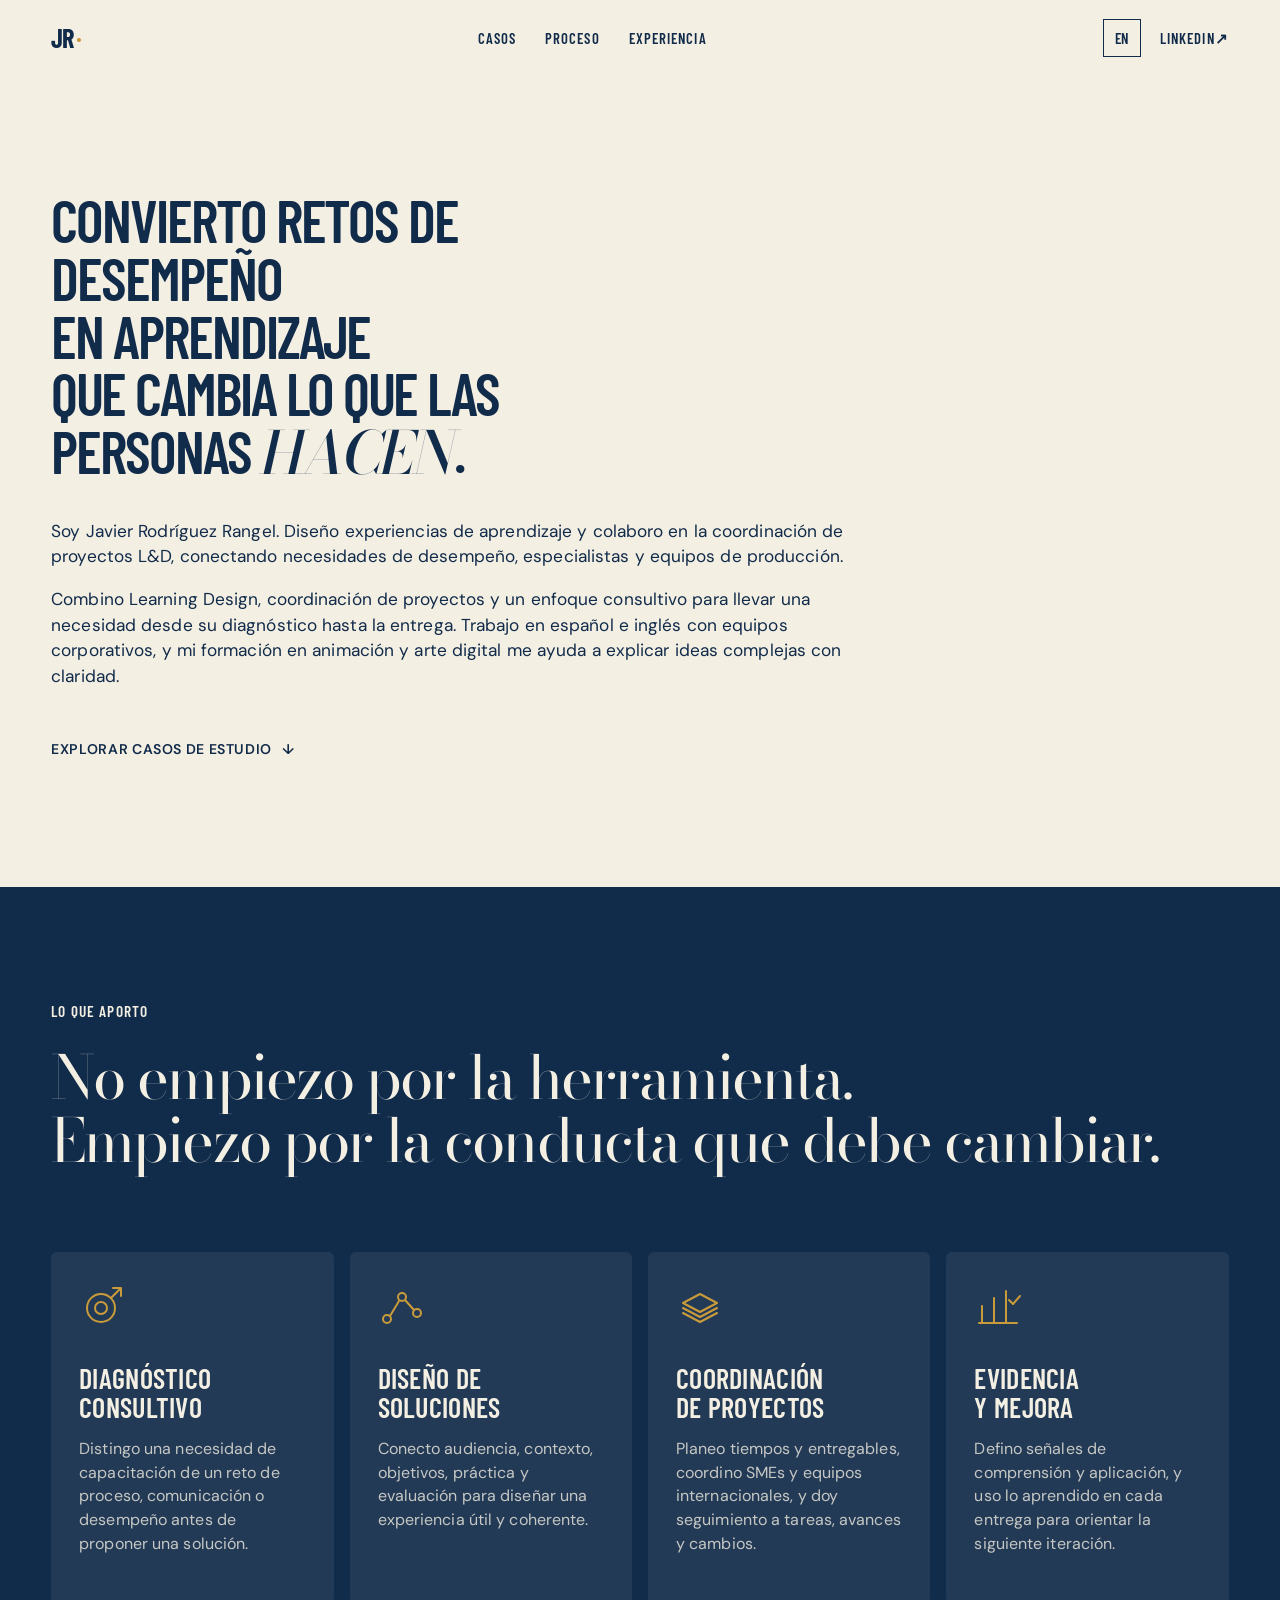
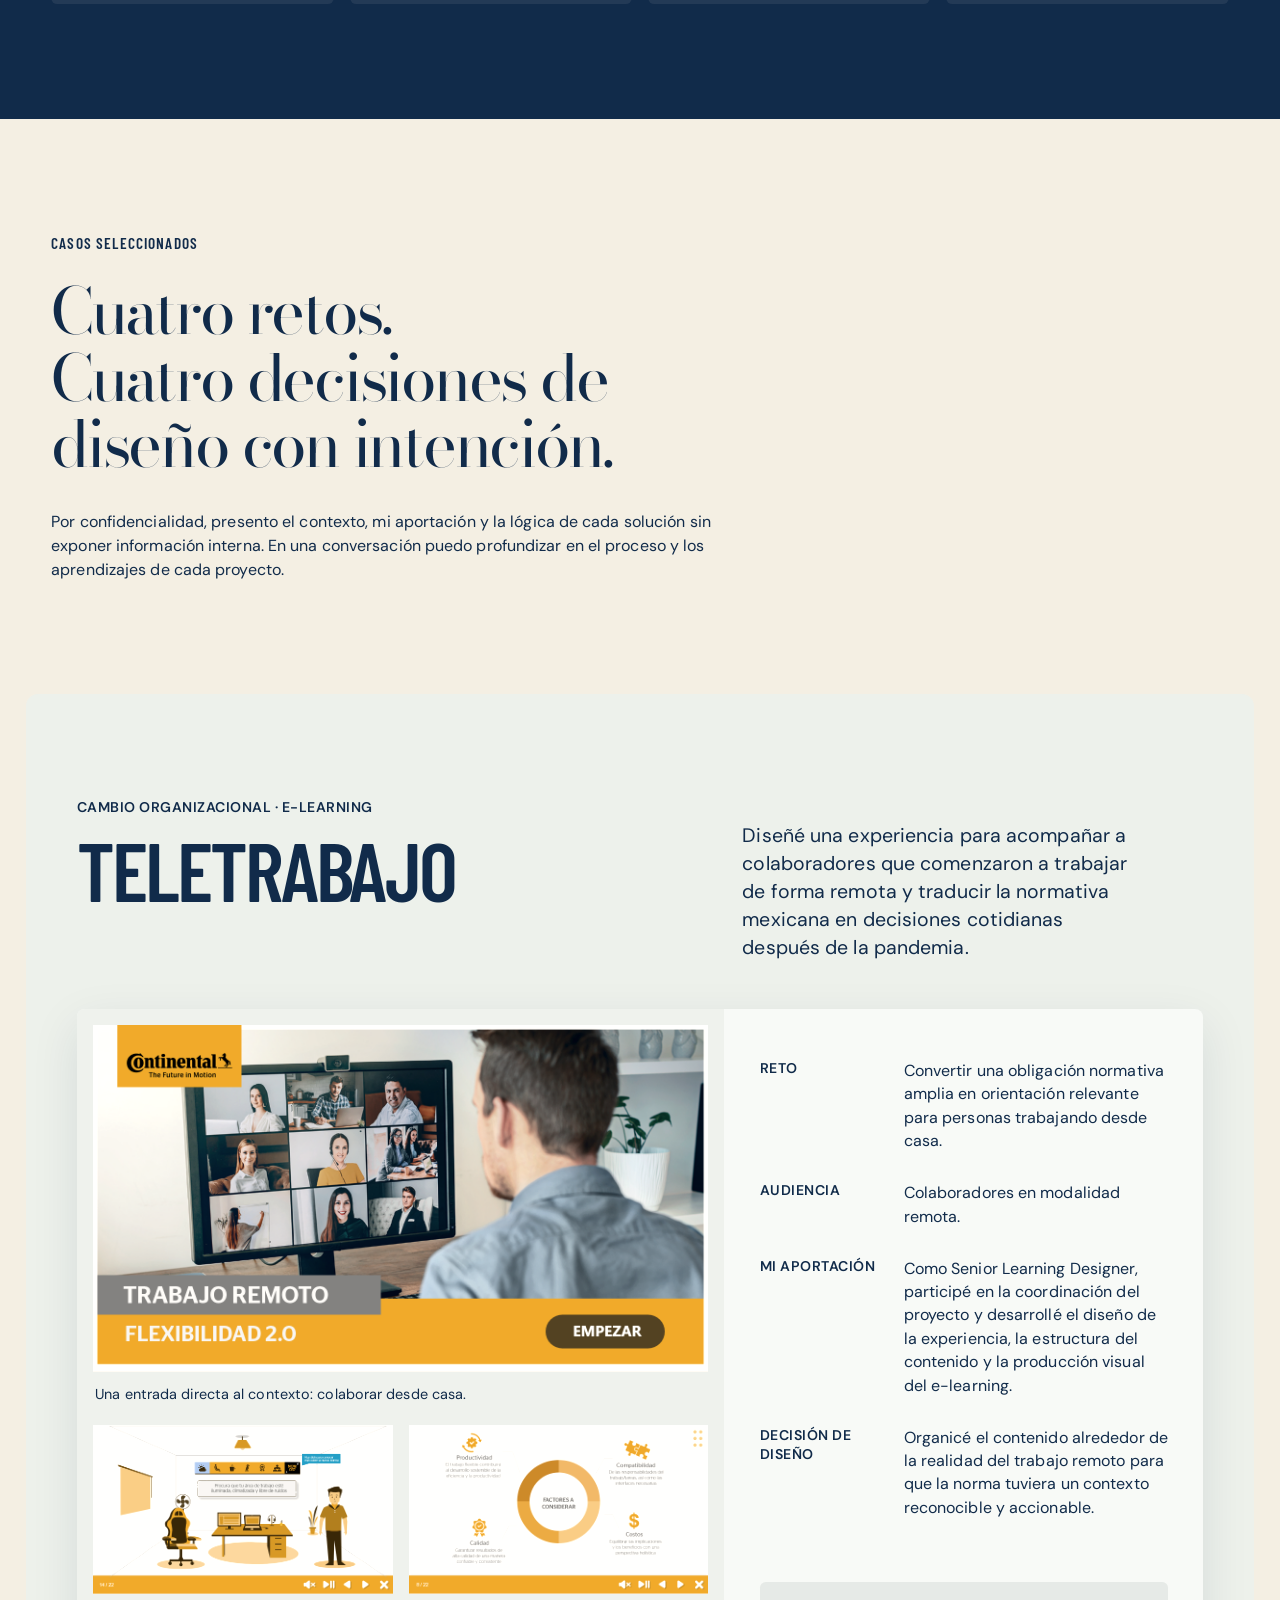
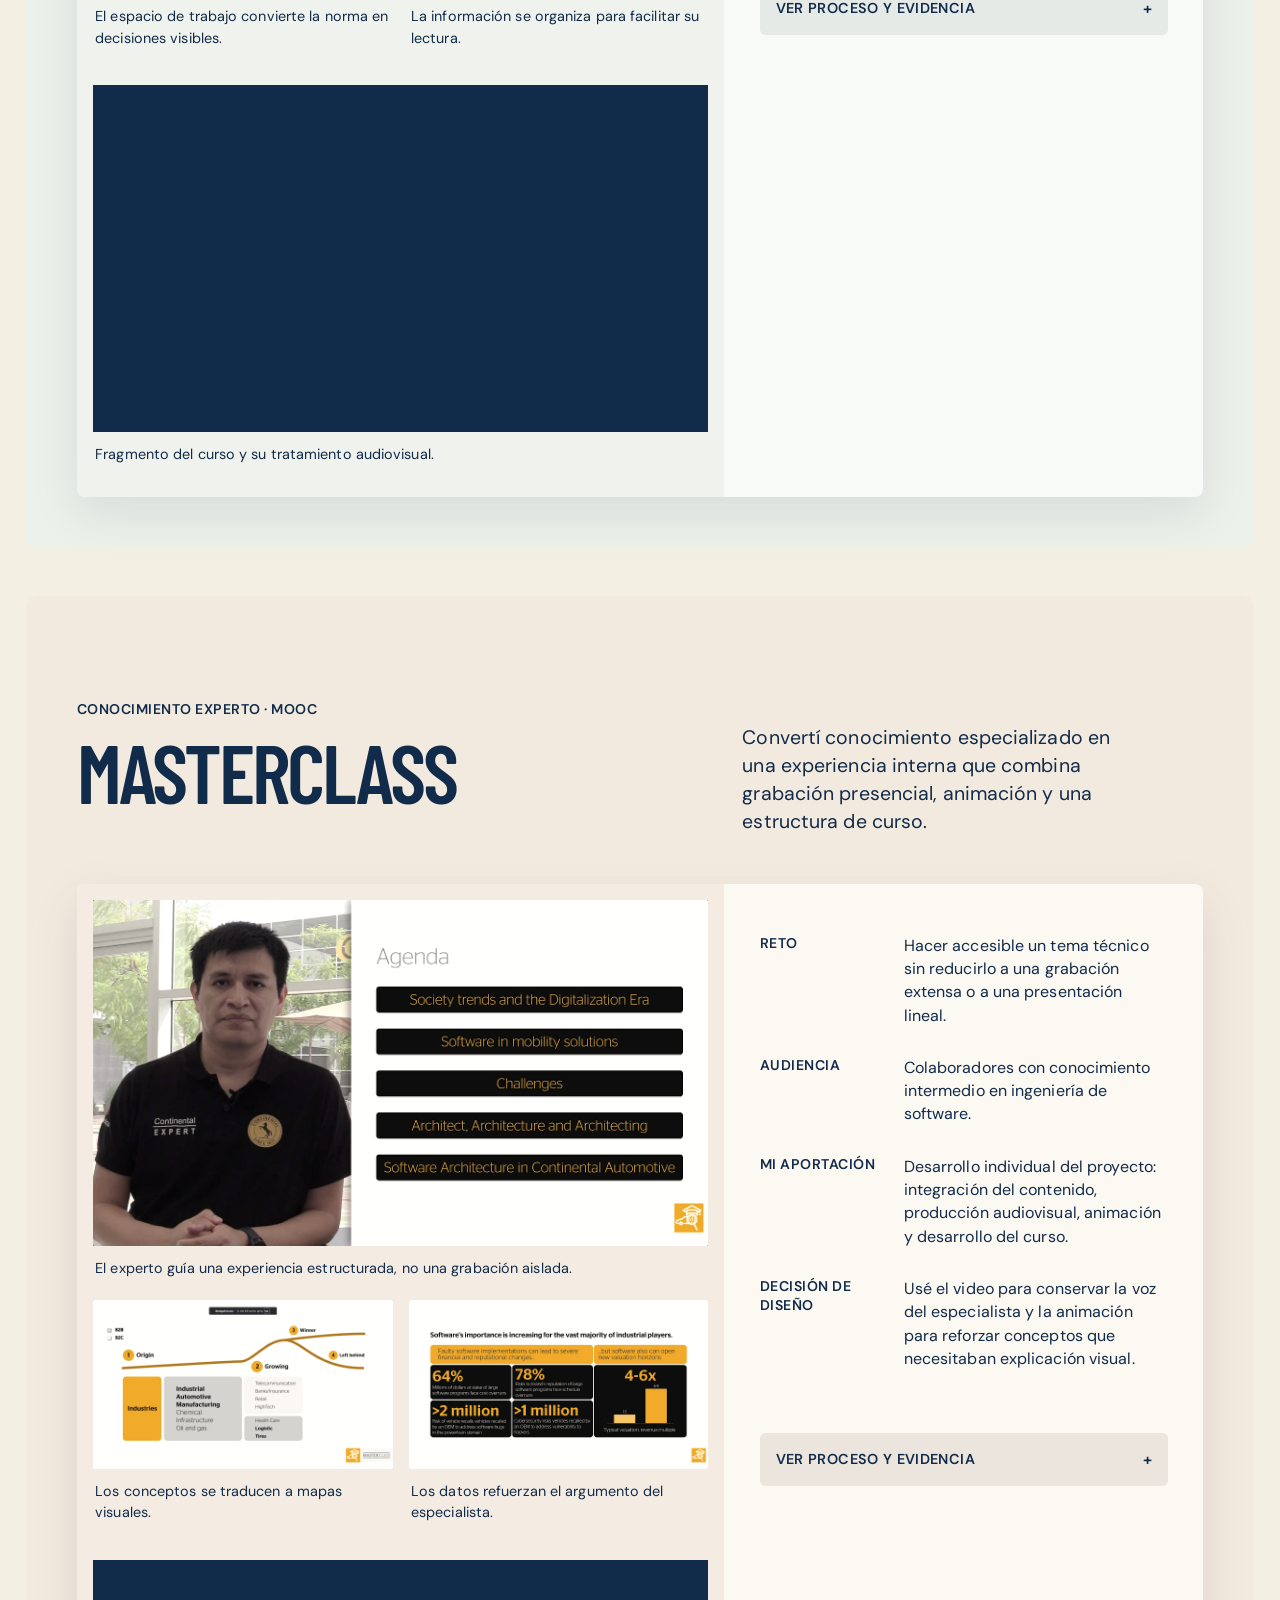
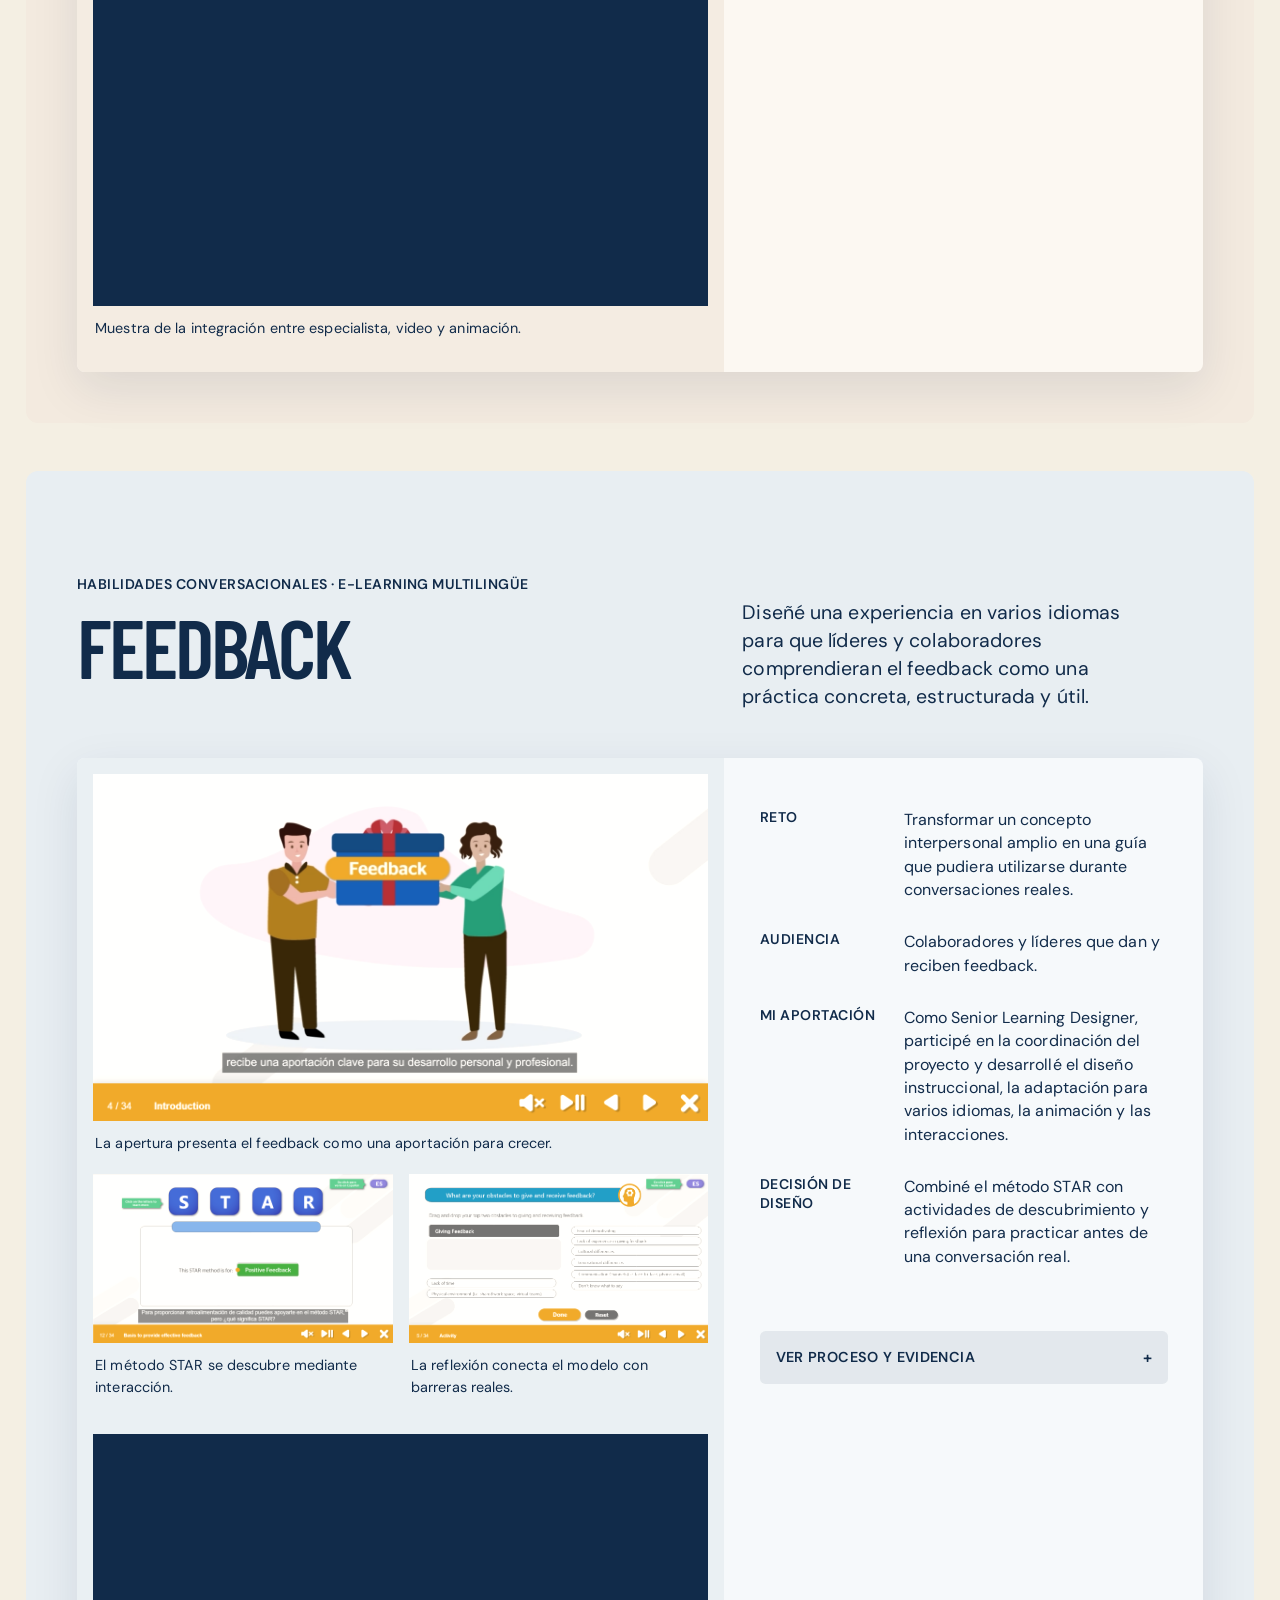
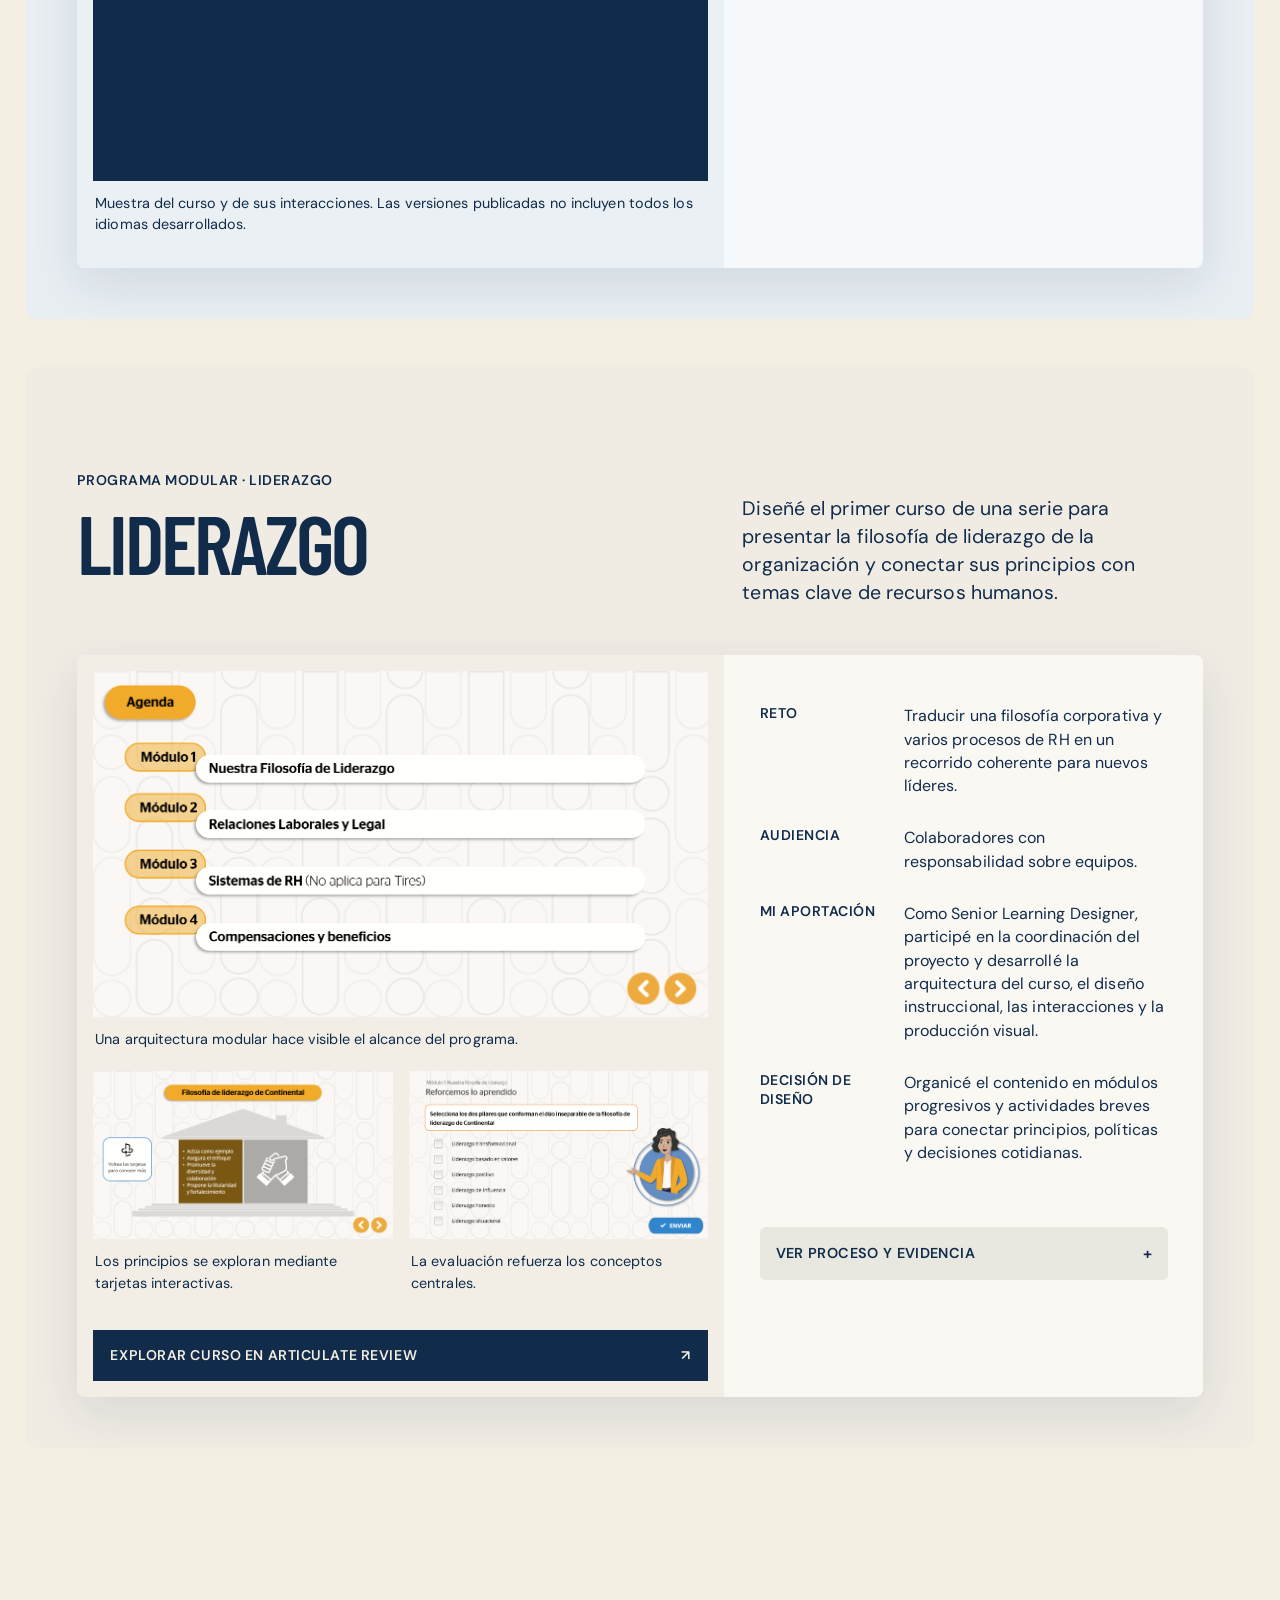
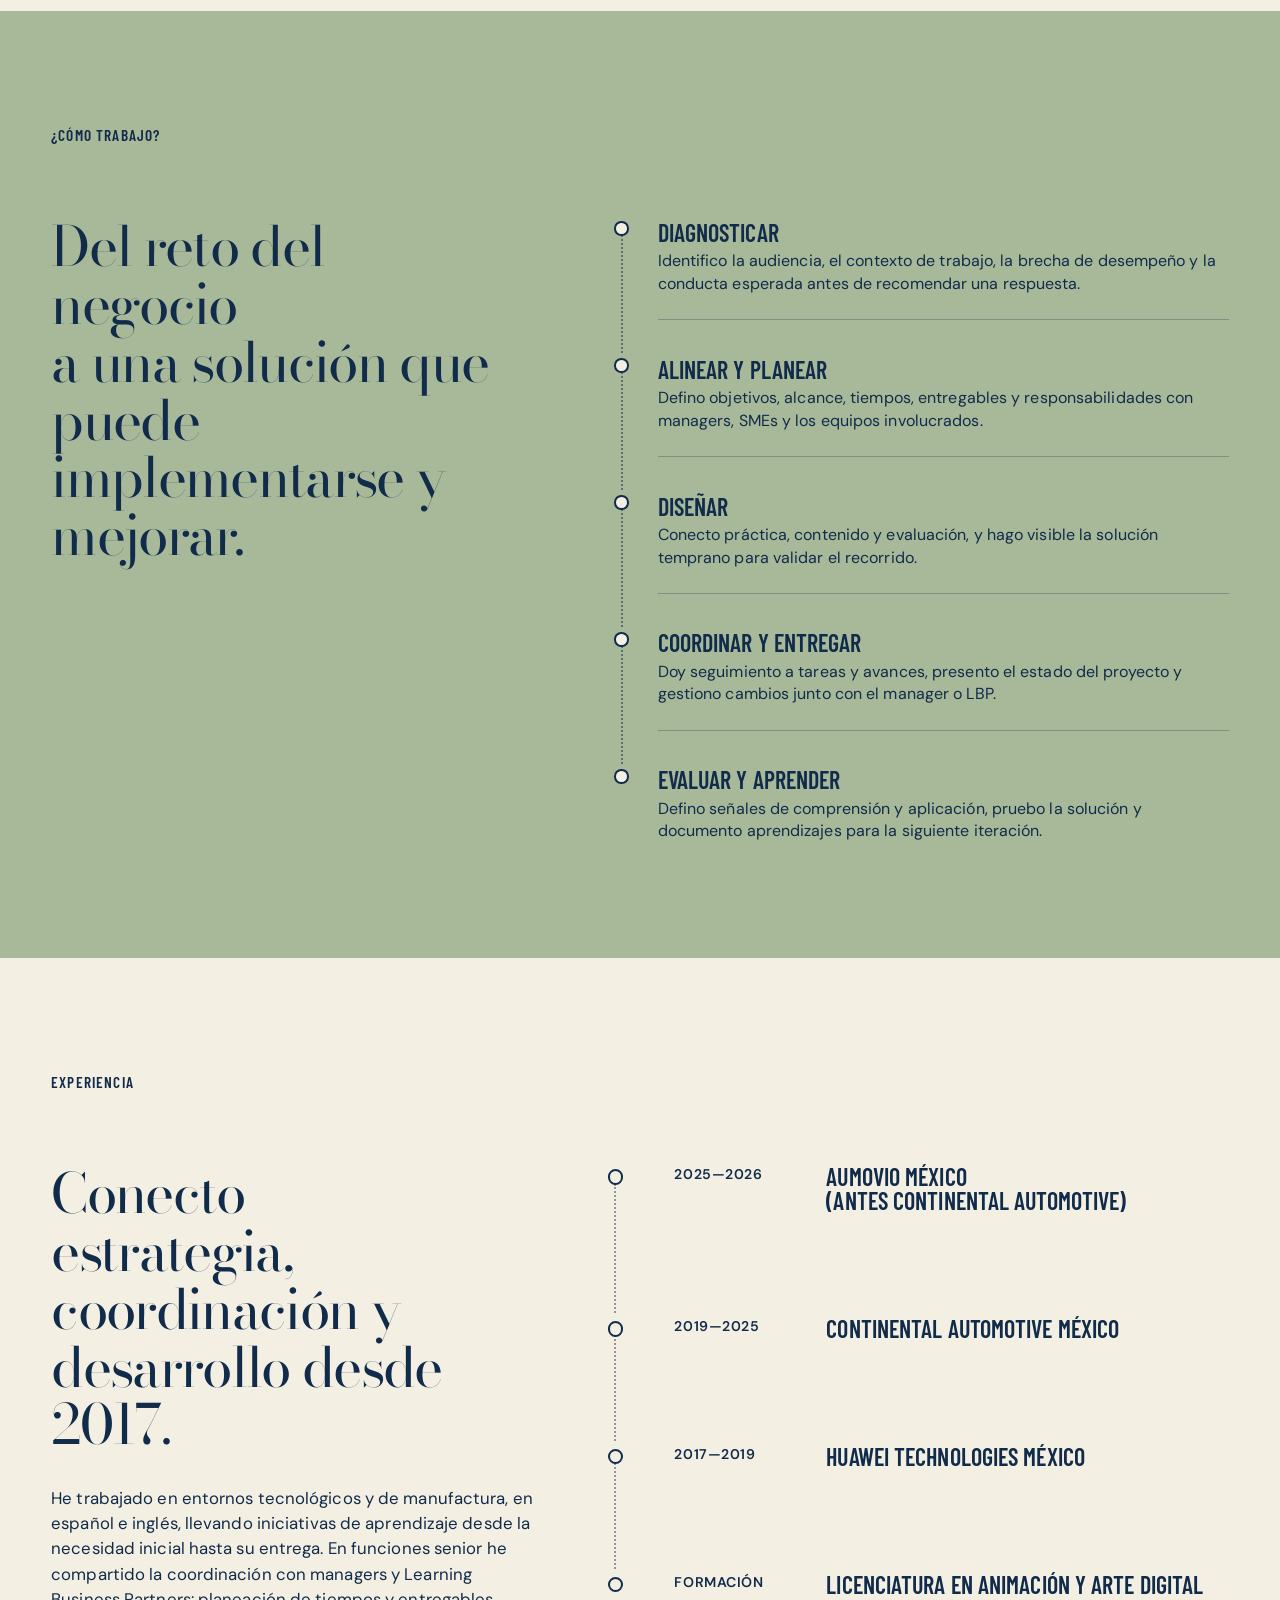
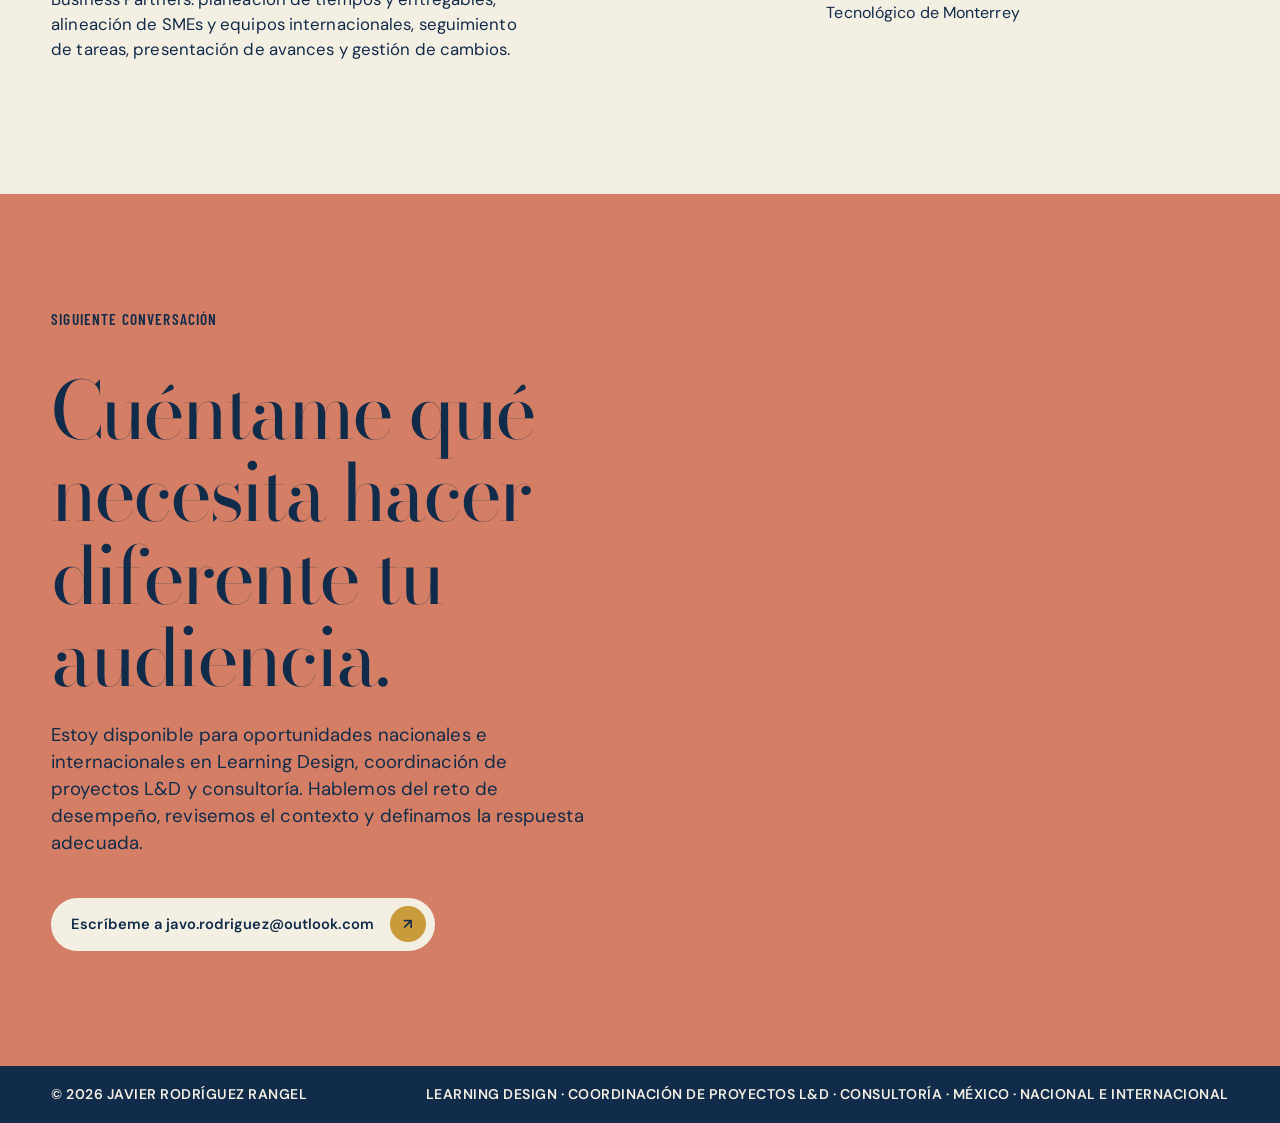
==== index.html @ a146ff5f "Agregar primera versión del portafolio" ====
<!doctype html>
<html lang="es-MX">
  <head>
    <meta charset="UTF-8" />
    <meta name="viewport" content="width=device-width, initial-scale=1.0" />
    <meta name="description" content="Portafolio bilingüe de Javier Rodríguez Rangel: diseño de aprendizaje, coordinación de proyectos L&amp;D y consultoría para entornos corporativos e internacionales." />
    <title>Javier Rodríguez Rangel — Learning Design, coordinación L&amp;D y consultoría</title>
    <link rel="alternate" hreflang="es" href="index.html" />
    <link rel="alternate" hreflang="en" href="index-en.html" />
    <link rel="preconnect" href="https://fonts.googleapis.com" />
    <link rel="preconnect" href="https://fonts.gstatic.com" crossorigin />
    <link href="https://fonts.googleapis.com/css2?family=Barlow+Condensed:ital,wght@0,500;0,600;0,700;1,600&amp;family=Bodoni+Moda:opsz,ital,wght@6..96,500;6..96,600;6..96,500i&amp;family=DM+Sans:opsz,wght@9..40,400;9..40,500;9..40,600;9..40,700&amp;display=swap" rel="stylesheet" />
    <link rel="stylesheet" href="styles.css" />
    <script src="script.js" defer></script>
  </head>
  <body>
    <a class="skip-link" href="#contenido">Ir al contenido</a>
    <header class="site-header" data-header>
      <a class="wordmark" href="#inicio" aria-label="Inicio — Javier Rodríguez Rangel">JR<span>·</span></a>
      <nav aria-label="Navegación principal">
        <a href="#casos">Casos</a>
        <a href="#proceso">Proceso</a>
        <a href="#experiencia">Experiencia</a>
      </nav>
      <div class="header-actions">
        <a class="language-switch" href="index-en.html" lang="en" hreflang="en" aria-label="View this portfolio in English">EN</a>
        <a class="header-link" href="https://www.linkedin.com/in/javirodrigz/" target="_blank" rel="noreferrer">LinkedIn <span aria-hidden="true">↗</span></a>
      </div>
    </header>

    <main id="contenido">
      <section class="hero section" id="inicio">
        <div class="hero-grid">
          <h1><span class="headline-line">Convierto retos de desempeño<br />en aprendizaje</span><span class="headline-line">que cambia lo que las personas <em>hacen</em>.</span></h1>
          <div class="hero-intro">
            <p>Soy Javier Rodríguez Rangel. Diseño experiencias de aprendizaje y colaboro en la coordinación de proyectos L&amp;D, conectando necesidades de desempeño, especialistas y equipos de producción.</p>
            <p>Combino Learning Design, coordinación de proyectos y un enfoque consultivo para llevar una necesidad desde su diagnóstico hasta la entrega. Trabajo en español e inglés con equipos corporativos, y mi formación en animación y arte digital me ayuda a explicar ideas complejas con claridad.</p>
            <a class="text-link" href="#casos">Explorar casos de estudio <span aria-hidden="true">↓</span></a>
          </div>
        </div>
      </section>

      <section class="value section" aria-labelledby="value-title">
        <div class="section-heading">
          <p class="eyebrow">Lo que aporto</p>
          <h2 id="value-title"><span class="headline-line">No empiezo por la herramienta.</span><span class="headline-line">Empiezo por la conducta que debe cambiar.</span></h2>
        </div>
        <div class="value-grid">
          <article><span class="value-icon" aria-hidden="true"><svg viewBox="0 0 48 48"><circle cx="22" cy="24" r="14"/><circle cx="22" cy="24" r="6"/><path d="M32 14 42 4M34 4h8v8"/></svg></span><h3>Diagnóstico<br />consultivo</h3><p>Distingo una necesidad de capacitación de un reto de proceso, comunicación o desempeño antes de proponer una solución.</p></article>
          <article><span class="value-icon" aria-hidden="true"><svg viewBox="0 0 48 48"><circle cx="9" cy="35" r="4"/><circle cx="24" cy="13" r="4"/><circle cx="39" cy="29" r="4"/><path d="m12 32 9-15m6-1 9 10"/></svg></span><h3>Diseño de<br />soluciones</h3><p>Conecto audiencia, contexto, objetivos, práctica y evaluación para diseñar una experiencia útil y coherente.</p></article>
          <article><span class="value-icon" aria-hidden="true"><svg viewBox="0 0 48 48"><path d="M7 19 24 10l17 9-17 9-17-9Z"/><path d="M7 29 24 38l17-9M7 24l17 9 17-9"/></svg></span><h3>Coordinación<br />de proyectos</h3><p>Planeo tiempos y entregables, coordino SMEs y equipos internacionales, y doy seguimiento a tareas, avances y cambios.</p></article>
          <article><span class="value-icon" aria-hidden="true"><svg viewBox="0 0 48 48"><path d="M8 39V22M20 39V14M32 39V7M5 39h38"/><path d="m35 16 4 4 7-8"/></svg></span><h3>Evidencia<br />y mejora</h3><p>Defino señales de comprensión y aplicación, y uso lo aprendido en cada entrega para orientar la siguiente iteración.</p></article>
        </div>
      </section>

      <section class="cases section" id="casos">
        <div class="cases-intro">
          <p class="eyebrow">Casos seleccionados</p>
          <h2>Cuatro retos.<br />Cuatro decisiones de<br />diseño con intención.</h2>
          <p>Por confidencialidad, presento el contexto, mi aportación y la lógica de cada solución sin exponer información interna. En una conversación puedo profundizar en el proceso y los aprendizajes de cada proyecto.</p>
        </div>

        <article class="case case--remote" id="caso-teletrabajo">
          <header class="case-header">
            <div><p class="project-type">Cambio organizacional · e-Learning</p><h3>Teletrabajo</h3></div>
            <p>Diseñé una experiencia para acompañar a colaboradores que comenzaron a trabajar de forma remota y traducir la normativa mexicana en decisiones cotidianas después de la pandemia.</p>
          </header>
          <div class="case-body">
            <div class="case-media">
              <figure class="media-featured"><img src="assets/teletrabajo/teletrabajo-portada.png" alt="Pantalla de inicio del curso Trabajo remoto Flexibilidad 2.0" loading="lazy" /><figcaption>Una entrada directa al contexto: colaborar desde casa.</figcaption></figure>
              <div class="media-grid">
                <figure><img src="assets/teletrabajo/teletrabajo-interaccion.png" alt="Escenario interactivo de una oficina en casa con recomendaciones de la NOM-037" loading="lazy" /><figcaption>El espacio de trabajo convierte la norma en decisiones visibles.</figcaption></figure>
                <figure><img src="assets/teletrabajo/teletrabajo-esquema.png" alt="Diagrama de productividad, compatibilidad, costos y calidad para el trabajo flexible" loading="lazy" /><figcaption>La información se organiza para facilitar su lectura.</figcaption></figure>
              </div>
              <div class="video-embed"><iframe src="https://player.vimeo.com/video/1047637145?dnt=1&amp;title=0&amp;byline=0&amp;portrait=0" title="Video del proyecto Teletrabajo" loading="lazy" allow="autoplay; fullscreen; picture-in-picture" allowfullscreen></iframe></div>
              <p class="media-caption">Fragmento del curso y su tratamiento audiovisual.</p>
            </div>
            <div class="case-story">
              <dl>
                <div><dt>Reto</dt><dd>Convertir una obligación normativa amplia en orientación relevante para personas trabajando desde casa.</dd></div>
                <div><dt>Audiencia</dt><dd>Colaboradores en modalidad remota.</dd></div>
                <div><dt>Mi aportación</dt><dd>Como Senior Learning Designer, participé en la coordinación del proyecto y desarrollé el diseño de la experiencia, la estructura del contenido y la producción visual del e-learning.</dd></div>
                <div><dt>Decisión de diseño</dt><dd>Organicé el contenido alrededor de la realidad del trabajo remoto para que la norma tuviera un contexto reconocible y accionable.</dd></div>
              </dl>
              <details><summary>Ver proceso y evidencia <span>+</span></summary><div class="detail-grid"><p><strong>Proceso</strong><br />Trabajé con SAM para iterar la solución y producirla en Captivate con recursos de Adobe Creative Suite.</p><p><strong>Qué buscaría medir</strong><br />Comprensión de prácticas de autocuidado, reconocimiento de riesgos y uso de los recursos disponibles.</p></div></details>
            </div>
          </div>
        </article>

        <article class="case case--masterclass" id="caso-masterclass">
          <header class="case-header">
            <div><p class="project-type">Conocimiento experto · MOOC</p><h3>Masterclass</h3></div>
            <p>Convertí conocimiento especializado en una experiencia interna que combina grabación presencial, animación y una estructura de curso.</p>
          </header>
          <div class="case-body">
            <div class="case-media">
              <figure class="media-featured"><img src="assets/masterclass/masterclass-menu.png" alt="Especialista frente a la agenda de una masterclass sobre arquitectura de software" loading="lazy" /><figcaption>El experto guía una experiencia estructurada, no una grabación aislada.</figcaption></figure>
              <div class="media-grid">
                <figure><img src="assets/masterclass/masterclass-graph1.png" alt="Gráfica sobre tendencias de industrias y digitalización" loading="lazy" /><figcaption>Los conceptos se traducen a mapas visuales.</figcaption></figure>
                <figure><img src="assets/masterclass/masterclass-graph2.png" alt="Visualización de datos sobre la importancia del software en la industria" loading="lazy" /><figcaption>Los datos refuerzan el argumento del especialista.</figcaption></figure>
              </div>
              <div class="video-embed"><iframe src="https://player.vimeo.com/video/1049796288?dnt=1&amp;title=0&amp;byline=0&amp;portrait=0" title="Video del proyecto Masterclass" loading="lazy" allow="autoplay; fullscreen; picture-in-picture" allowfullscreen></iframe></div>
              <p class="media-caption">Muestra de la integración entre especialista, video y animación.</p>
            </div>
            <div class="case-story">
              <dl>
                <div><dt>Reto</dt><dd>Hacer accesible un tema técnico sin reducirlo a una grabación extensa o a una presentación lineal.</dd></div>
                <div><dt>Audiencia</dt><dd>Colaboradores con conocimiento intermedio en ingeniería de software.</dd></div>
                <div><dt>Mi aportación</dt><dd>Desarrollo individual del proyecto: integración del contenido, producción audiovisual, animación y desarrollo del curso.</dd></div>
                <div><dt>Decisión de diseño</dt><dd>Usé el video para conservar la voz del especialista y la animación para reforzar conceptos que necesitaban explicación visual.</dd></div>
              </dl>
              <details><summary>Ver proceso y evidencia <span>+</span></summary><div class="detail-grid"><p><strong>Proceso</strong><br />Desarrollé el proyecto con SAM, Captivate y Adobe Creative Suite, desde la producción hasta su publicación como curso interno.</p><p><strong>Qué buscaría medir</strong><br />Finalización, claridad percibida y capacidad para aplicar los conceptos en situaciones del trabajo.</p></div></details>
            </div>
          </div>
        </article>

        <article class="case case--feedback" id="caso-feedback">
          <header class="case-header">
            <div><p class="project-type">Habilidades conversacionales · e-Learning multilingüe</p><h3>Feedback</h3></div>
            <p>Diseñé una experiencia en varios idiomas para que líderes y colaboradores comprendieran el feedback como una práctica concreta, estructurada y útil.</p>
          </header>
          <div class="case-body">
            <div class="case-media">
              <figure class="media-featured"><img src="assets/feedback/feedback-captura.png" alt="Escena animada de dos colaboradores intercambiando feedback" loading="lazy" /><figcaption>La apertura presenta el feedback como una aportación para crecer.</figcaption></figure>
              <div class="media-grid">
                <figure><img src="assets/feedback/feedback-interaccion.png" alt="Actividad interactiva sobre el método STAR para dar feedback" loading="lazy" /><figcaption>El método STAR se descubre mediante interacción.</figcaption></figure>
                <figure><img src="assets/feedback/feedback-quiz.png" alt="Actividad de arrastrar y soltar sobre obstáculos para dar y recibir feedback" loading="lazy" /><figcaption>La reflexión conecta el modelo con barreras reales.</figcaption></figure>
              </div>
              <div class="video-embed"><iframe src="https://player.vimeo.com/video/1050101038?dnt=1&amp;title=0&amp;byline=0&amp;portrait=0" title="Video del proyecto Feedback" loading="lazy" allow="autoplay; fullscreen; picture-in-picture" allowfullscreen></iframe></div>
              <p class="media-caption">Muestra del curso y de sus interacciones. Las versiones publicadas no incluyen todos los idiomas desarrollados.</p>
            </div>
            <div class="case-story">
              <dl>
                <div><dt>Reto</dt><dd>Transformar un concepto interpersonal amplio en una guía que pudiera utilizarse durante conversaciones reales.</dd></div>
                <div><dt>Audiencia</dt><dd>Colaboradores y líderes que dan y reciben feedback.</dd></div>
                <div><dt>Mi aportación</dt><dd>Como Senior Learning Designer, participé en la coordinación del proyecto y desarrollé el diseño instruccional, la adaptación para varios idiomas, la animación y las interacciones.</dd></div>
                <div><dt>Decisión de diseño</dt><dd>Combiné el método STAR con actividades de descubrimiento y reflexión para practicar antes de una conversación real.</dd></div>
              </dl>
              <details><summary>Ver proceso y evidencia <span>+</span></summary><div class="detail-grid"><p><strong>Proceso</strong><br />Apliqué ADDIE y desarrollé la experiencia con Captivate y Adobe Creative Suite.</p><p><strong>Qué buscaría medir</strong><br />Reconocimiento del método STAR, confianza para iniciar la conversación y aplicación de una estructura clara.</p></div></details>
            </div>
          </div>
        </article>

        <article class="case case--leadership" id="caso-liderazgo">
          <header class="case-header">
            <div><p class="project-type">Programa modular · Liderazgo</p><h3>Liderazgo</h3></div>
            <p>Diseñé el primer curso de una serie para presentar la filosofía de liderazgo de la organización y conectar sus principios con temas clave de recursos humanos.</p>
          </header>
          <div class="case-body">
            <div class="case-media">
              <figure class="media-featured"><img src="assets/liderazgo/liderazgo-agenda.png" alt="Agenda de cuatro módulos del programa de liderazgo" loading="lazy" /><figcaption>Una arquitectura modular hace visible el alcance del programa.</figcaption></figure>
              <div class="media-grid">
                <figure><img src="assets/liderazgo/liderazgo-interaccion.png" alt="Interacción de tarjetas sobre la filosofía de liderazgo de Continental" loading="lazy" /><figcaption>Los principios se exploran mediante tarjetas interactivas.</figcaption></figure>
                <figure><img src="assets/liderazgo/liderazgo-quiz.png" alt="Pregunta de evaluación sobre los pilares de la filosofía de liderazgo" loading="lazy" /><figcaption>La evaluación refuerza los conceptos centrales.</figcaption></figure>
              </div>
              <a class="media-cta" href="https://360.articulate.com/review/content/f5d93720-f4d0-4642-a43a-aef7619f40c2/review" target="_blank" rel="noreferrer">Explorar curso en Articulate Review <span aria-hidden="true">↗</span></a>
            </div>
            <div class="case-story">
              <dl>
                <div><dt>Reto</dt><dd>Traducir una filosofía corporativa y varios procesos de RH en un recorrido coherente para nuevos líderes.</dd></div>
                <div><dt>Audiencia</dt><dd>Colaboradores con responsabilidad sobre equipos.</dd></div>
                <div><dt>Mi aportación</dt><dd>Como Senior Learning Designer, participé en la coordinación del proyecto y desarrollé la arquitectura del curso, el diseño instruccional, las interacciones y la producción visual.</dd></div>
                <div><dt>Decisión de diseño</dt><dd>Organicé el contenido en módulos progresivos y actividades breves para conectar principios, políticas y decisiones cotidianas.</dd></div>
              </dl>
              <details><summary>Ver proceso y evidencia <span>+</span></summary><div class="detail-grid"><p><strong>Proceso</strong><br />Trabajé con SAM y desarrollé la experiencia en Articulate con recursos de Adobe Creative Suite.</p><p><strong>Qué buscaría medir</strong><br />Comprensión de la filosofía, reconocimiento de los recursos de RH y capacidad para elegir respuestas alineadas.</p></div></details>
            </div>
          </div>
        </article>

        <!-- Wireless y Shopfloor se incorporarán como casos textuales de coordinación cuando estén documentados su contexto, alcance, responsabilidades y resultados. -->
      </section>

      <section class="process section" id="proceso">
        <p class="eyebrow">¿Cómo trabajo?</p>
        <div class="process-grid">
          <h2>Del reto del negocio<br />a una solución que puede<br />implementarse y mejorar.</h2>
          <ol>
            <li><span aria-hidden="true"></span><div><h3>Diagnosticar</h3><p>Identifico la audiencia, el contexto de trabajo, la brecha de desempeño y la conducta esperada antes de recomendar una respuesta.</p></div></li>
            <li><span aria-hidden="true"></span><div><h3>Alinear y planear</h3><p>Defino objetivos, alcance, tiempos, entregables y responsabilidades con managers, SMEs y los equipos involucrados.</p></div></li>
            <li><span aria-hidden="true"></span><div><h3>Diseñar</h3><p>Conecto práctica, contenido y evaluación, y hago visible la solución temprano para validar el recorrido.</p></div></li>
            <li><span aria-hidden="true"></span><div><h3>Coordinar y entregar</h3><p>Doy seguimiento a tareas y avances, presento el estado del proyecto y gestiono cambios junto con el manager o LBP.</p></div></li>
            <li><span aria-hidden="true"></span><div><h3>Evaluar y aprender</h3><p>Defino señales de comprensión y aplicación, pruebo la solución y documento aprendizajes para la siguiente iteración.</p></div></li>
          </ol>
        </div>
      </section>

      <section class="experience section" id="experiencia">
        <p class="eyebrow">Experiencia</p>
        <div class="experience-grid">
          <div><h2>Conecto estrategia, coordinación y desarrollo desde 2017.</h2><p>He trabajado en entornos tecnológicos y de manufactura, en español e inglés, llevando iniciativas de aprendizaje desde la necesidad inicial hasta su entrega. En funciones senior he compartido la coordinación con managers y Learning Business Partners: planeación de tiempos y entregables, alineación de SMEs y equipos internacionales, seguimiento de tareas, presentación de avances y gestión de cambios.</p></div>
          <ol>
            <li><span>2025—2026</span><div><h3>AUMOVIO México<br />(antes Continental Automotive)</h3></div></li>
            <li><span>2019—2025</span><div><h3>Continental Automotive México</h3></div></li>
            <li><span>2017—2019</span><div><h3>Huawei Technologies México</h3></div></li>
            <li><span>Formación</span><div><h3>Licenciatura en Animación y Arte Digital</h3><p>Tecnológico de Monterrey</p></div></li>
          </ol>
        </div>
      </section>

      <section class="contact section" id="contacto">
        <p class="eyebrow">Siguiente conversación</p>
        <h2>Cuéntame qué necesita hacer diferente tu audiencia.</h2>
        <p>Estoy disponible para oportunidades nacionales e internacionales en Learning Design, coordinación de proyectos L&amp;D y consultoría. Hablemos del reto de desempeño, revisemos el contexto y definamos la respuesta adecuada.</p>
        <a class="button" href="mailto:javo.rodriguez@outlook.com">Escríbeme a javo.rodriguez@outlook.com <span aria-hidden="true">↗</span></a>
      </section>
    </main>
    <footer><span>© <span data-year></span> Javier Rodríguez Rangel</span><span>Learning Design · Coordinación de proyectos L&amp;D · Consultoría · México · Nacional e internacional</span></footer>
  </body>
</html>
---- styles.css ----
:root {
  --ink: #112b4a;
  --paper: #f4efe3;
  --acid: #a8b99a;
  --coral: #d47f65;
  --sky: #d6e0d3;
  --gold: #c99b3b;
  --line: rgba(17, 43, 74, 0.22);
  --mono: "DM Sans", sans-serif;
  --sans: "DM Sans", sans-serif;
  --serif: "Bodoni Moda", Georgia, serif;
  --display: "Barlow Condensed", sans-serif;
}

* { box-sizing: border-box; }
html { scroll-behavior: smooth; scroll-padding-top: 5rem; }
body { margin: 0; background: var(--paper); color: var(--ink); font-family: var(--sans); font-size: 1rem; line-height: 1.5; letter-spacing: 0.006em; }
a { color: inherit; }
p, h1, h2, h3, dl, dd { margin-top: 0; }

:focus-visible { outline: 3px solid var(--paper); outline-offset: 3px; box-shadow: 0 0 0 6px var(--ink); }

.skip-link { position: absolute; left: -999px; }
.skip-link:focus { left: 1rem; top: 1rem; z-index: 10; background: var(--ink); color: var(--paper); padding: 0.75rem 1rem; }
.site-header { position: sticky; top: 0; z-index: 5; display: flex; align-items: center; justify-content: space-between; padding: 1rem 4vw; background: color-mix(in srgb, var(--paper) 96%, transparent); backdrop-filter: blur(12px); font: 600 0.92rem/1 var(--display); text-transform: uppercase; letter-spacing: 0.075em; }
.site-header.is-scrolled { box-shadow: 0 8px 25px rgba(17, 43, 74, 0.1); }
.wordmark { display: flex; align-items: center; gap: 0.15rem; font: 700 1.65rem/0.8 var(--display); text-decoration: none; letter-spacing: -0.03em; }
.wordmark span { color: var(--gold); }
nav { display: flex; gap: 1.8rem; }
.header-actions { display: flex; align-items: center; gap: 1.2rem; }
nav a, .header-link, .language-switch, .text-link { min-height: 2.75rem; display: inline-flex; align-items: center; text-decoration: none; }
.language-switch { display: grid; place-items: center; min-width: 2.35rem; min-height: 2.35rem; border: 1px solid var(--ink); border-radius: 0; letter-spacing: 0.04em; }
.language-switch:hover { background: var(--ink); color: var(--paper); }
nav a:hover, .header-link:hover, .text-link:hover, .inline-link:hover { text-decoration: underline; text-underline-offset: 0.3em; }

.section { padding: clamp(4.5rem, 9vw, 9rem) 4vw; }
.eyebrow { margin: 0; font: 600 0.96rem/1.3 var(--display); letter-spacing: 0.075em; text-transform: uppercase; }

.hero { display: flex; flex-direction: column; justify-content: center; gap: 2rem; }
.hero-grid { display: block; }
h1 { max-width: 18ch; margin-bottom: 0; font-family: var(--display); font-size: clamp(2.8rem, 4.6vw, 4.8rem); letter-spacing: -0.035em; line-height: 0.98; font-weight: 600; text-transform: uppercase; }
h1 em { font-family: var(--serif); font-weight: 500; }
.headline-line { display: block; }
.hero-intro { max-width: 50rem; margin-top: 2.25rem; font-size: 1.08rem; line-height: 1.48; }
.hero-intro p + p { margin-top: 1rem; }
.text-link { gap: 0.6rem; margin-top: 1.3rem; font: 600 0.88rem/1.35 var(--sans); letter-spacing: 0.045em; text-transform: uppercase; }
.value { background: var(--ink); color: var(--paper); }
.section-heading { margin-bottom: 5rem; }
.section-heading h2 { max-width: none; margin: 1.5rem 0 0; font: clamp(2.3rem, 4.7vw, 4.8rem)/1.05 var(--serif); letter-spacing: -0.032em; }
.section-heading h2 .headline-line:first-child { white-space: nowrap; }
.value-grid { display: grid; grid-template-columns: repeat(4, 1fr); gap: 1rem; }
.value-grid article { min-height: 22rem; display: flex; flex-direction: column; align-items: flex-start; justify-content: flex-start; padding: 2rem 1.75rem; background: rgba(244, 239, 227, 0.075); border-radius: 0.4rem; text-align: left; }
.has-reveal .value-grid article { opacity: 0; transform: translateY(1.25rem); transition: opacity 900ms ease, transform 900ms cubic-bezier(0.22, 1, 0.36, 1); }
.has-reveal .value-grid article:nth-child(2) { transition-delay: 320ms; }
.has-reveal .value-grid article:nth-child(3) { transition-delay: 640ms; }
.has-reveal .value-grid article:nth-child(4) { transition-delay: 960ms; }
.has-reveal .value-grid article.is-visible { opacity: 1; transform: translateY(0); }
.value-icon { display: block; width: 3rem; height: 3rem; margin-bottom: 2rem; color: var(--gold); }
.value-icon svg { display: block; width: 100%; height: 100%; fill: none; stroke: currentColor; stroke-width: 2; stroke-linecap: round; stroke-linejoin: round; }
.value-grid h3 { min-height: 2em; margin: 0 0 1rem; font: 600 1.75rem/1.02 var(--display); letter-spacing: 0.01em; text-transform: uppercase; }
.value-grid p { max-width: 16rem; margin-bottom: 0; line-height: 1.48; color: rgba(244, 239, 227, 0.78); }

.cases { padding-top: clamp(5rem, 9vw, 9rem); }
.cases-intro { margin-bottom: 7rem; }
.cases-intro h2 { max-width: 15ch; margin: 1.5rem 0 0; font: clamp(3rem, 5vw, 5.25rem)/1.04 var(--serif); letter-spacing: -0.035em; }
.cases-intro > p:last-child { max-width: 42rem; margin: 2rem 0 0; line-height: 1.5; }
.case { position: relative; margin: 0 -2vw 3rem; padding: clamp(2rem, 4vw, 4rem); background: var(--case-tint); border-radius: 0.75rem; }
.case--remote { --case-tint: #edf1eb; --case-surface: #f8faf7; }
.case--masterclass { --case-tint: #f3eadf; --case-surface: #fcf8f2; }
.case--feedback { --case-tint: #e8eef2; --case-surface: #f6f9fb; }
.case--leadership { --case-tint: #f0ece4; --case-surface: #faf8f3; }
.case-header { display: grid; grid-template-columns: 1.1fr 0.9fr; gap: 8vw; padding: 3.3rem 0 3rem; }
.project-type { margin-bottom: 0.8rem; font: 600 0.88rem/1.35 var(--sans); letter-spacing: 0.035em; text-transform: uppercase; }
.case-header h3 { margin: 0; font: 600 clamp(3.7rem, 6.5vw, 6.75rem)/0.94 var(--display); letter-spacing: -0.035em; text-transform: uppercase; }
.case-header > p { max-width: 34rem; margin: 1.5rem 4rem 0 0; font-size: 1.22rem; line-height: 1.43; }
.case-body { display: grid; grid-template-columns: 1.15fr 0.85fr; align-items: start; overflow: clip; background: var(--case-surface); border-radius: 0.5rem; box-shadow: 0 1rem 3rem rgba(17, 43, 74, 0.1); }
.case-media { min-width: 0; padding: 1rem; background: color-mix(in srgb, var(--case-tint) 84%, var(--case-surface)); }
.case-media figure { margin: 0; }
.case-media img { display: block; width: 100%; height: auto; filter: saturate(0.78) contrast(1.04) sepia(0.06); transition: filter 220ms ease, transform 220ms ease; }
.case-media figure:hover img { filter: saturate(1) contrast(1); transform: scale(1.01); }
.case-media figcaption, .media-caption { margin: 0; padding: 0.75rem 0.15rem 1rem; font: 0.9rem/1.5 var(--sans); }
.media-featured img { aspect-ratio: 16 / 9; object-fit: cover; }
.media-grid { display: grid; grid-template-columns: 1fr 1fr; gap: 1rem; padding-top: 0.25rem; }
.media-grid img { aspect-ratio: 16 / 9; object-fit: cover; }
.video-embed { position: relative; aspect-ratio: 16 / 9; margin-top: 1.25rem; overflow: hidden; background: var(--ink); }
.video-embed iframe { position: absolute; inset: 0; width: 100%; height: 100%; border: 0; }
.media-cta { display: flex; align-items: center; justify-content: space-between; gap: 1rem; min-height: 3rem; margin-top: 1.25rem; padding: 1rem 1.1rem; background: var(--ink); color: var(--paper); font: 600 0.88rem/1.3 var(--sans); text-decoration: none; text-transform: uppercase; letter-spacing: 0.04em; }
.media-cta:hover { background: var(--gold); color: var(--ink); }
.case-story { position: sticky; top: 5rem; display: flex; flex-direction: column; justify-content: space-between; padding: 2.2rem; }
dl { margin-bottom: 3rem; }
dl > div { display: grid; grid-template-columns: 8rem 1fr; gap: 1rem; padding: 0.9rem 0; }
dt { font: 600 0.88rem/1.35 var(--sans); letter-spacing: 0.035em; text-transform: uppercase; }
dd { margin: 0; line-height: 1.46; }
details { padding: 0 1rem; background: color-mix(in srgb, var(--case-tint) 78%, var(--ink) 4%); border-radius: 0.35rem; }
summary { display: flex; justify-content: space-between; align-items: center; min-height: 3rem; padding: 1rem 0; cursor: pointer; font: 600 0.9rem/1.35 var(--sans); letter-spacing: 0.025em; text-transform: uppercase; list-style: none; }
summary::-webkit-details-marker { display: none; }
summary span { font-size: 1rem; transition: transform 180ms ease; }
details[open] summary span { transform: rotate(45deg); }
.detail-grid { display: grid; grid-template-columns: 1fr 1fr; gap: 1.5rem; padding: 1rem 0 1.5rem; }
.detail-grid p { margin: 0; font-size: 0.88rem; line-height: 1.5; }
.inline-link { font-weight: 600; }

.process { background: var(--acid); }
.process-grid, .experience-grid { display: grid; grid-template-columns: minmax(29rem, 0.95fr) 1.2fr; gap: 6vw; margin-top: 4.5rem; }
.process h2, .experience h2 { max-width: 13ch; margin: 0; font: clamp(2.2rem, 4.3vw, 4.5rem)/1.05 var(--serif); letter-spacing: -0.03em; }
ol { margin: 0; padding: 0; list-style: none; }
.process ol { display: grid; gap: 0; }
.process ol li { position: relative; display: grid; grid-template-columns: 1.6rem 1fr; gap: 1.1rem; padding: 0 0 2.2rem; }
.process ol li:last-child { padding-bottom: 0; }
.process ol li::after { content: ""; position: absolute; top: 1.05rem; bottom: 0.15rem; left: 0.39rem; border-left: 2px dotted rgba(17, 43, 74, 0.5); }
.process ol li:last-child::after { display: none; }
.process ol > li > span { position: relative; z-index: 1; width: 0.9rem; height: 0.9rem; margin-top: 0.2rem; background: var(--paper); border: 2px solid var(--ink); border-radius: 50%; }
.process ol li div { padding: 0.15rem 0 1.5rem; border-bottom: 1px solid rgba(17, 43, 74, 0.28); }
.process ol li:last-child div { padding-bottom: 0; border-bottom: 0; }
.experience ol { display: grid; gap: 0; padding-left: 2.25rem; }
.experience ol li { position: relative; display: grid; grid-template-columns: 8rem 1fr; gap: 1.5rem; padding: 0 0 2.75rem 1.5rem; }
.experience ol li:last-child { padding-bottom: 0; }
.experience ol li::before { content: ""; position: absolute; z-index: 1; top: 0.25rem; left: -2.68rem; width: 0.72rem; height: 0.72rem; background: var(--paper); border: 2px solid var(--ink); border-radius: 50%; }
.experience ol li::after { content: ""; position: absolute; top: 1.15rem; bottom: 0.25rem; left: -2.27rem; border-left: 2px dotted rgba(17, 43, 74, 0.45); }
.experience ol li:last-child::after { display: none; }
.experience ol span { font: 600 0.88rem/1.35 var(--sans); letter-spacing: 0.04em; text-transform: uppercase; }
ol h3 { margin-bottom: 0.35rem; font: 600 1.5rem/1 var(--display); text-transform: uppercase; }
ol p { margin: 0; line-height: 1.4; }
.experience { background: var(--paper); }
.experience-grid > div > p { max-width: 35rem; margin-top: 2rem; font-size: 1.05rem; line-height: 1.5; }

.contact { min-height: 78vh; display: flex; flex-direction: column; justify-content: center; align-items: flex-start; background: var(--coral); }
.contact h2 { max-width: 14ch; margin: 2.5rem 0 1.4rem; font: clamp(3.2rem, 6.2vw, 6.5rem)/1.04 var(--serif); letter-spacing: -0.038em; }
.contact > p:not(.eyebrow) { max-width: 34rem; font-size: 1.16rem; line-height: 1.45; }
.button { display: inline-flex; align-items: center; gap: 1rem; min-height: 3.25rem; margin-top: 1.4rem; padding: 0.55rem 0.6rem 0.55rem 1.25rem; background: var(--paper); color: var(--ink); border-radius: 999px; font: 600 0.92rem var(--sans); text-decoration: none; }
.button span { display: grid; place-items: center; width: 2.25rem; height: 2.25rem; background: var(--gold); border-radius: 50%; transition: transform 180ms ease; }
.button:hover { background: var(--ink); color: var(--paper); }
.button:hover span { transform: translate(2px, -2px); }
footer { display: flex; justify-content: space-between; padding: 1.1rem 4vw; background: var(--ink); color: var(--paper); font: 600 0.88rem/1.5 var(--sans); letter-spacing: 0.035em; text-transform: uppercase; }

@media (max-width: 1050px) {
  .value-grid { grid-template-columns: 1fr 1fr; }
  .process-grid, .experience-grid { grid-template-columns: 1fr; gap: 2.5rem; }
}

@media (max-width: 720px) {
  .site-header { padding: 1rem 5vw; }
  nav { display: none; }
  .section { padding: 4.5rem 5vw; }
  .hero { min-height: auto; }
  .hero-grid, .case-header, .case-body, .process-grid, .experience-grid { grid-template-columns: 1fr; gap: 2.5rem; }
  .hero-intro { font-size: 1rem; }
  .section-heading h2 .headline-line:first-child { white-space: normal; }
  .value-grid { grid-template-columns: 1fr; }
  .value-grid article { min-height: 20rem; }
  .cases-intro { margin-bottom: 5rem; }
  .case { margin: 0 0 2rem; padding: 1.25rem; }
  .case-header > p { margin: 0; font-size: 1.05rem; }
  .case-media { border-right: 0; }
  .media-grid { grid-template-columns: 1fr; }
  .case-story { padding: 1.3rem; }
  .case-story { position: static; }
  dl > div { grid-template-columns: 1fr; gap: 0.5rem; }
  .detail-grid { grid-template-columns: 1fr; }
  .process h2, .experience h2 { max-width: 14ch; }
  .experience ol li { grid-template-columns: 1fr; gap: 0.5rem; }
  .header-link { font-size: 0.75rem; }
  footer { gap: 1rem; }
}

@media (prefers-reduced-motion: reduce) {
  html { scroll-behavior: auto; }
  *, *::before, *::after { scroll-behavior: auto !important; transition-duration: 0.01ms !important; animation-duration: 0.01ms !important; animation-iteration-count: 1 !important; }
  .has-reveal .value-grid article { opacity: 1; transform: none; }
}
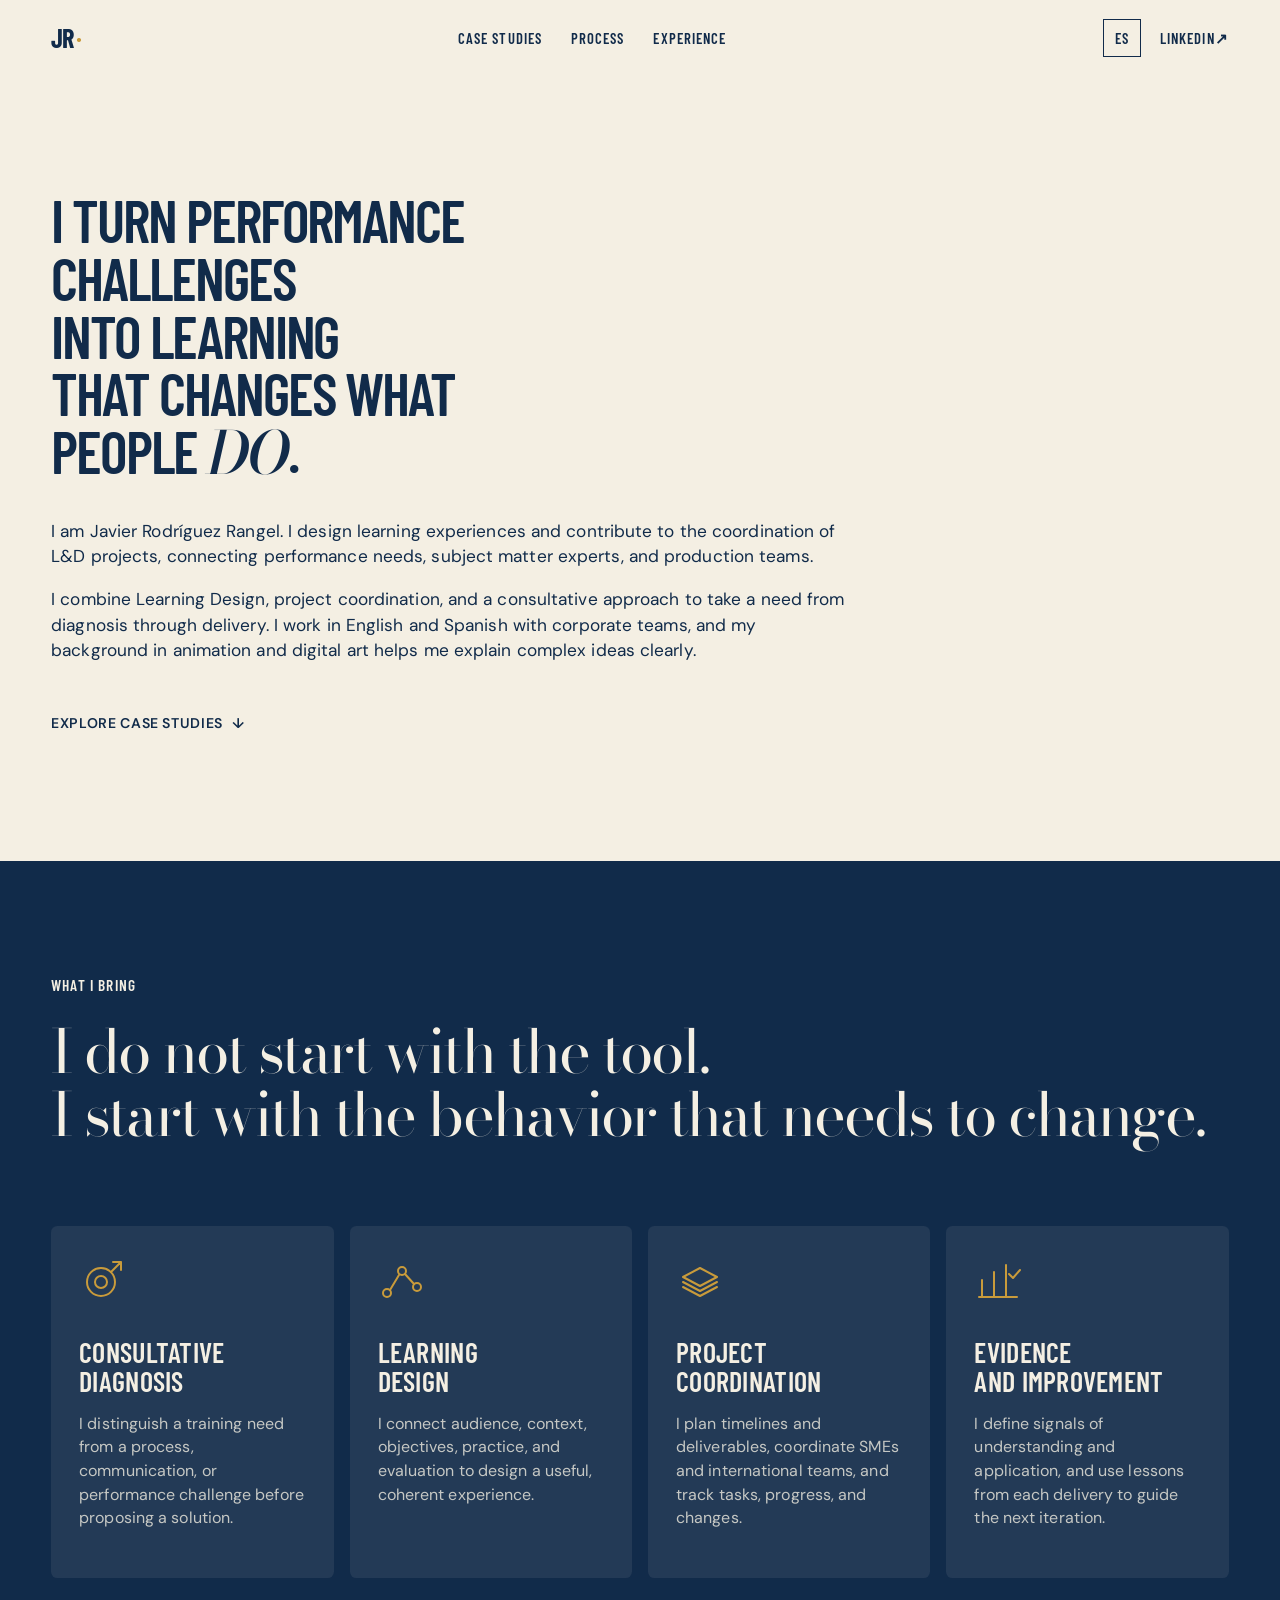
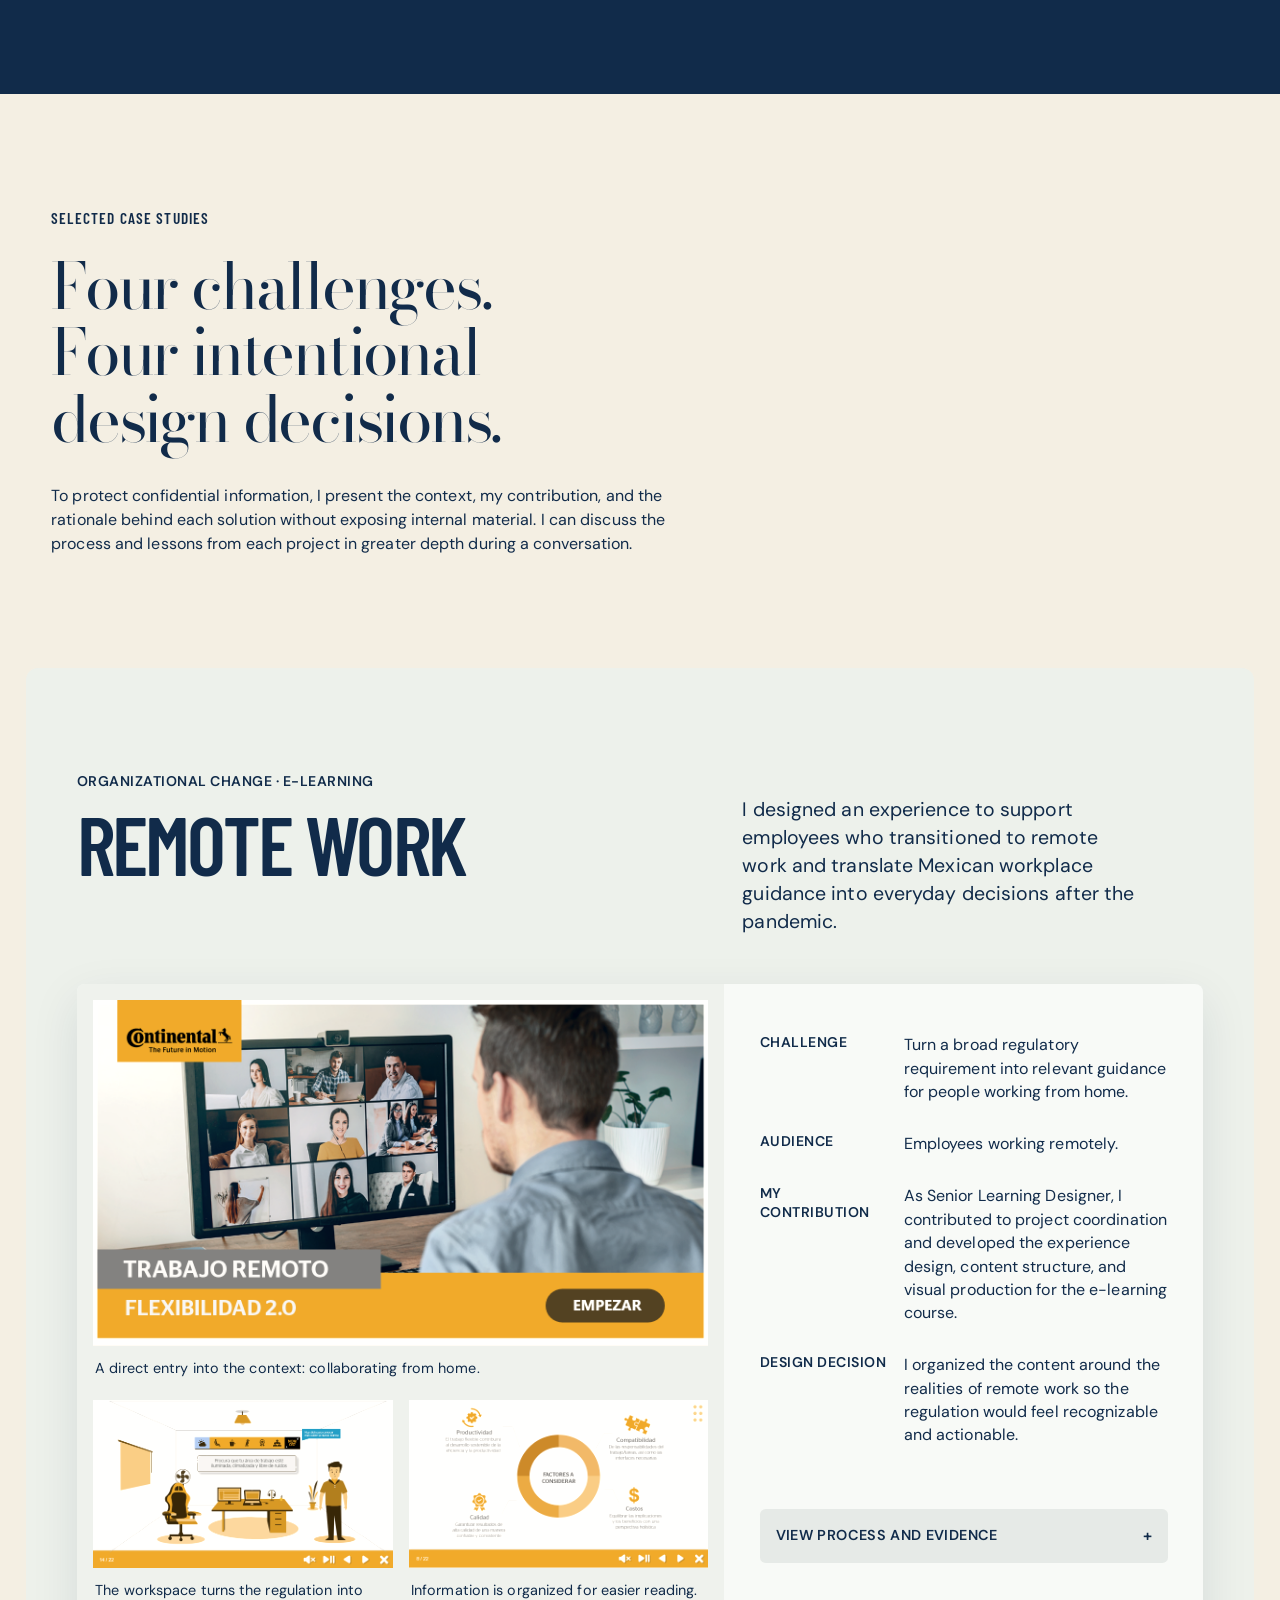
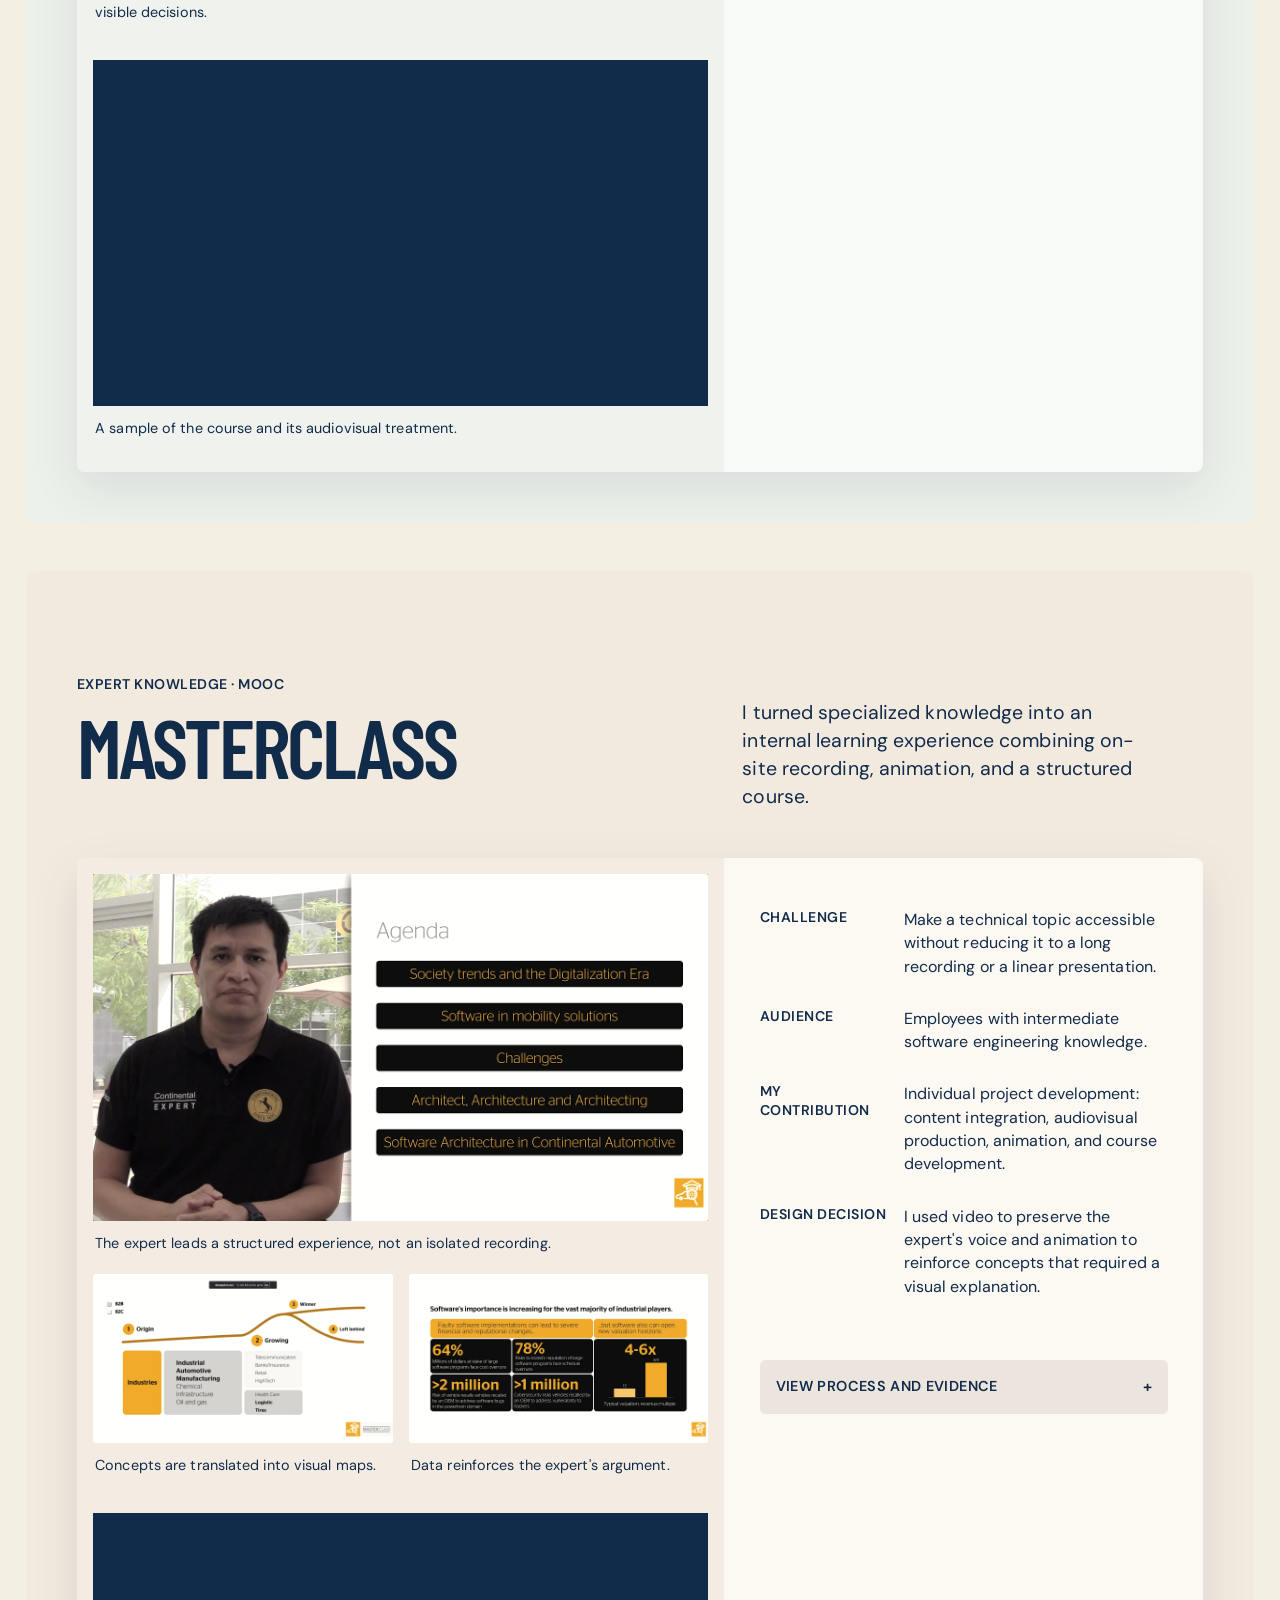
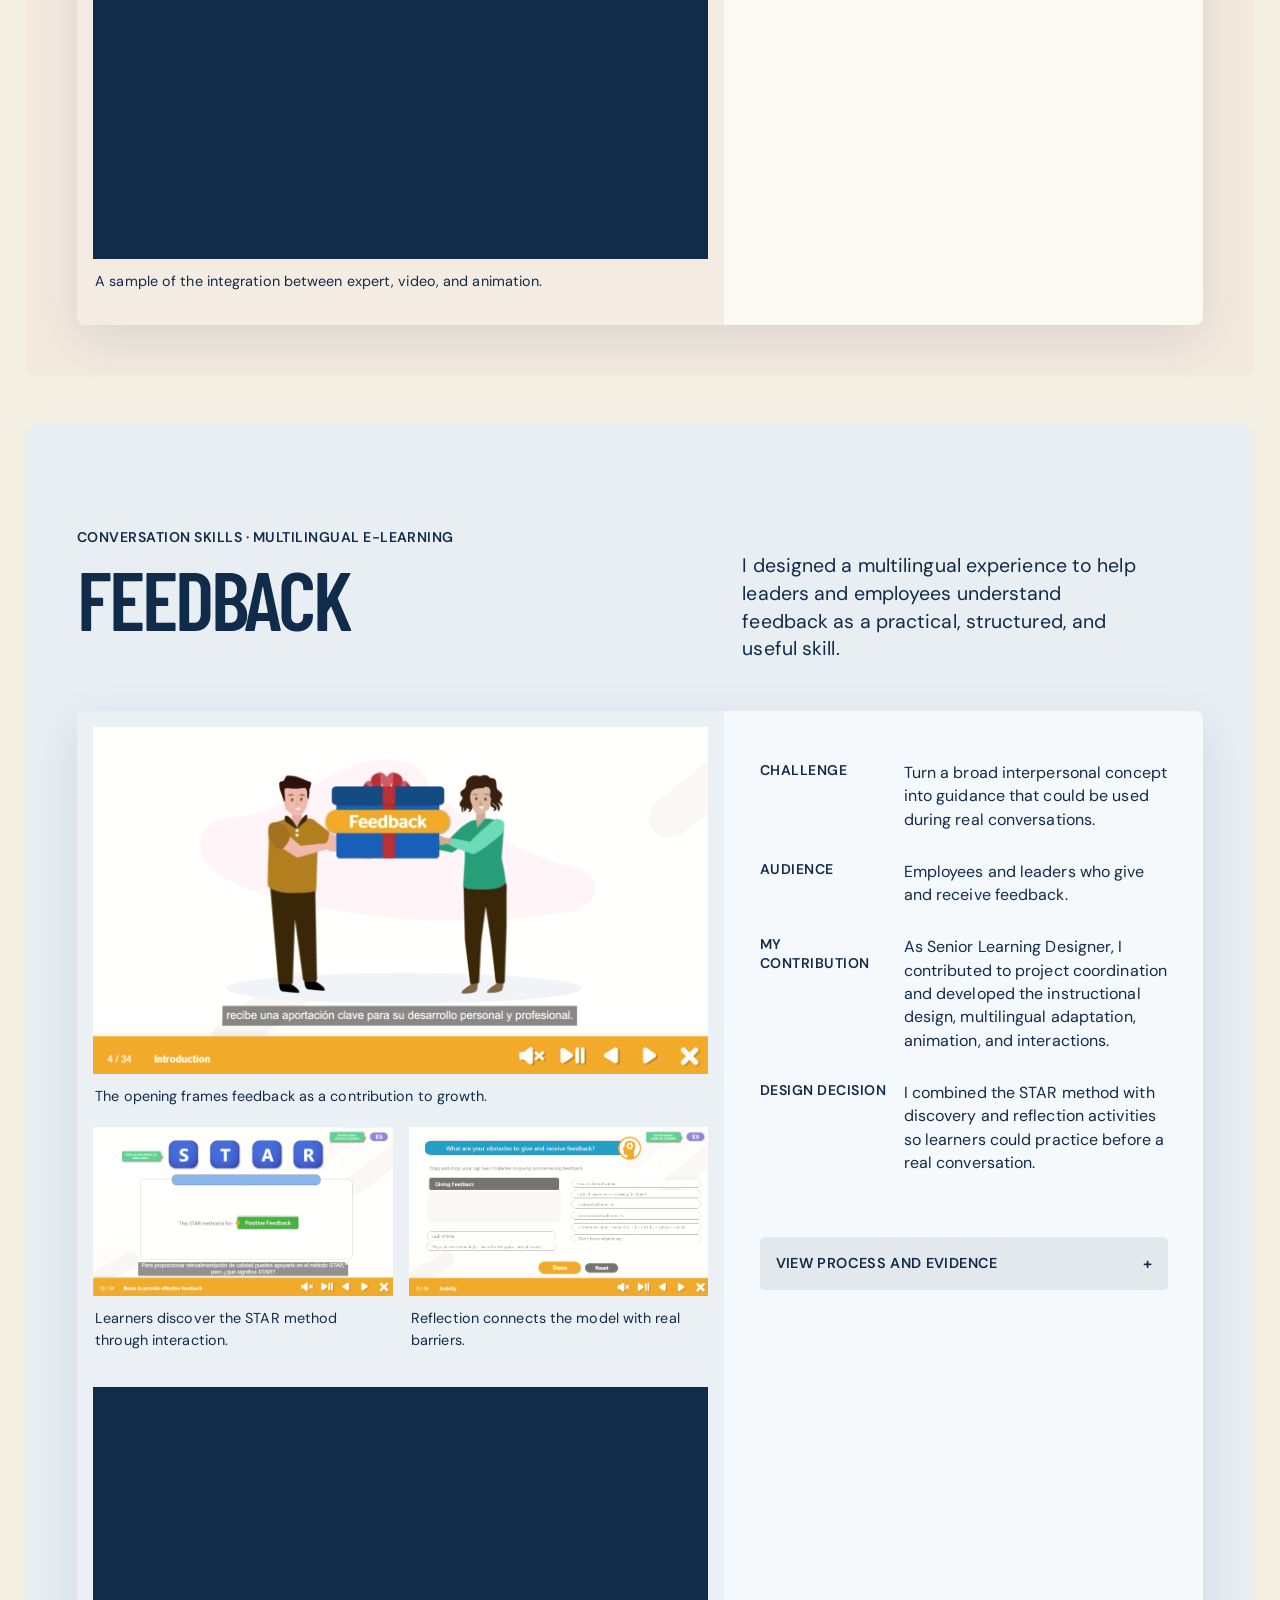
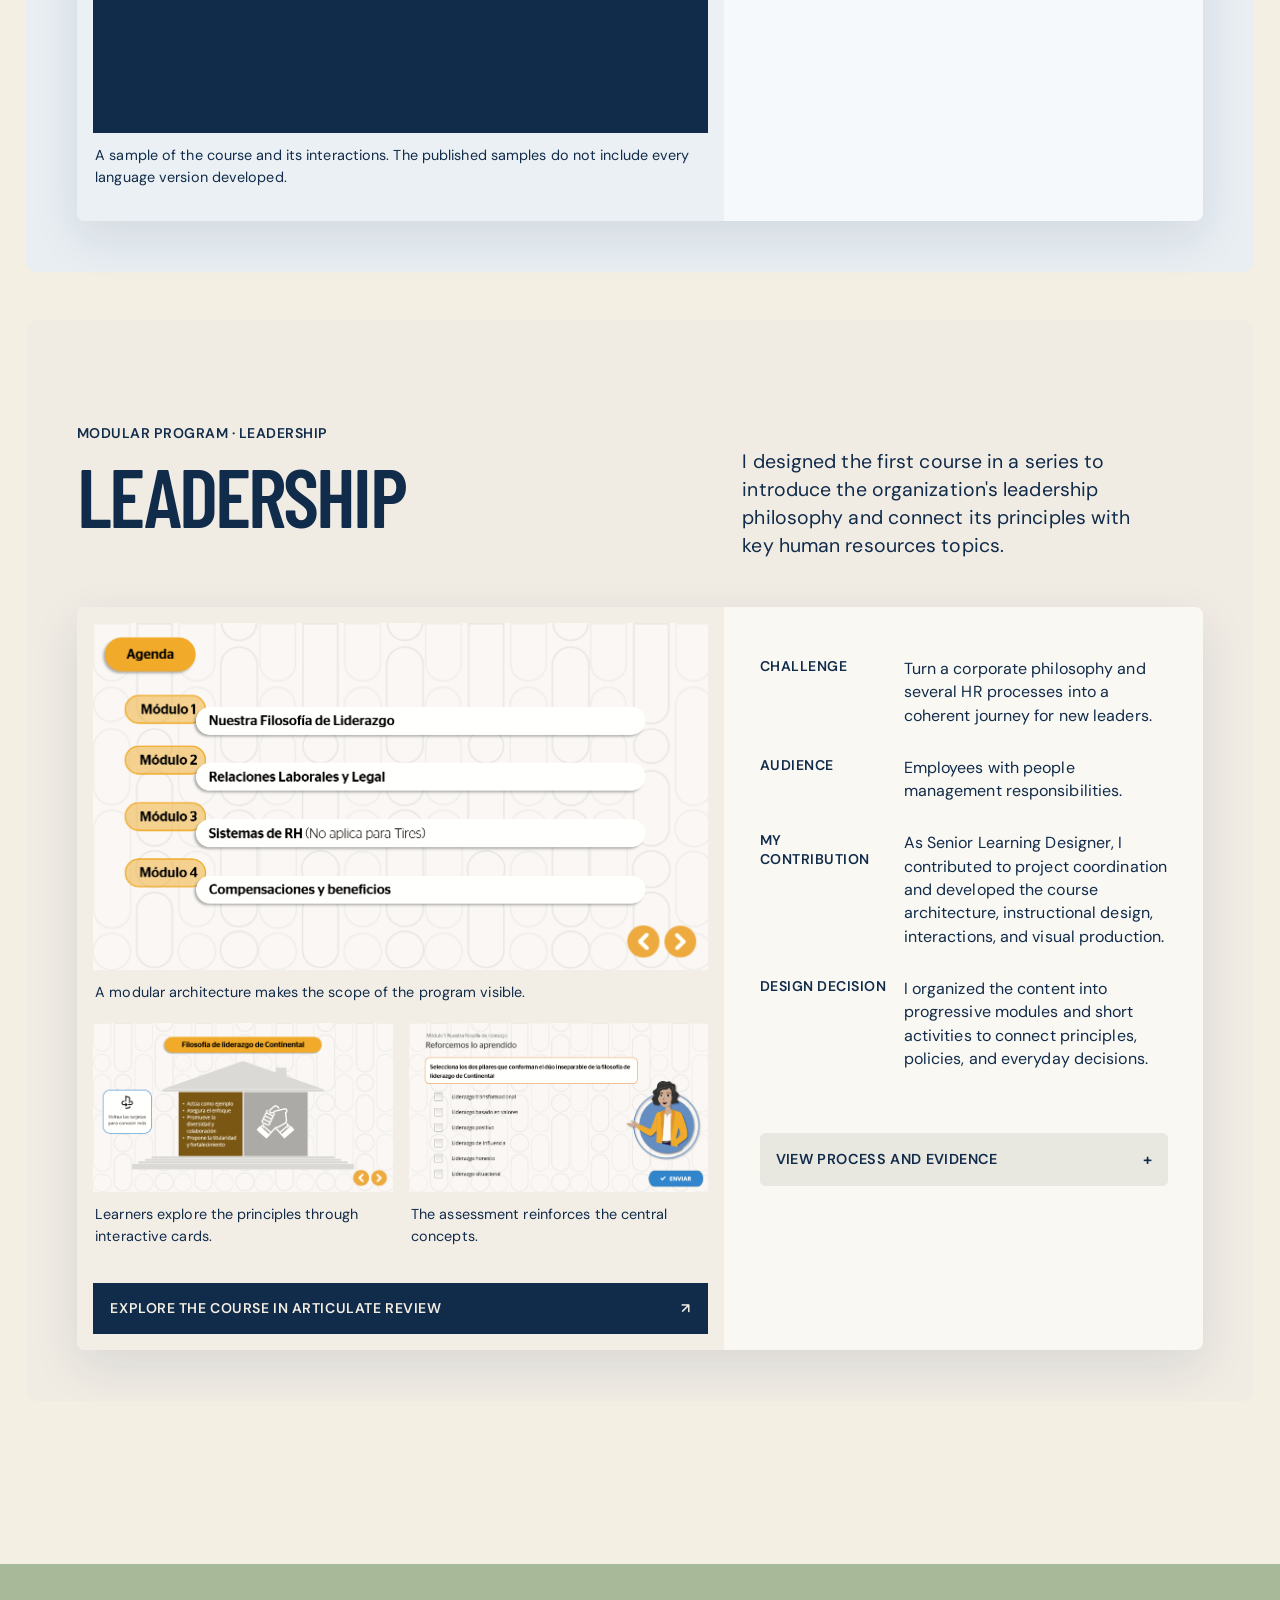
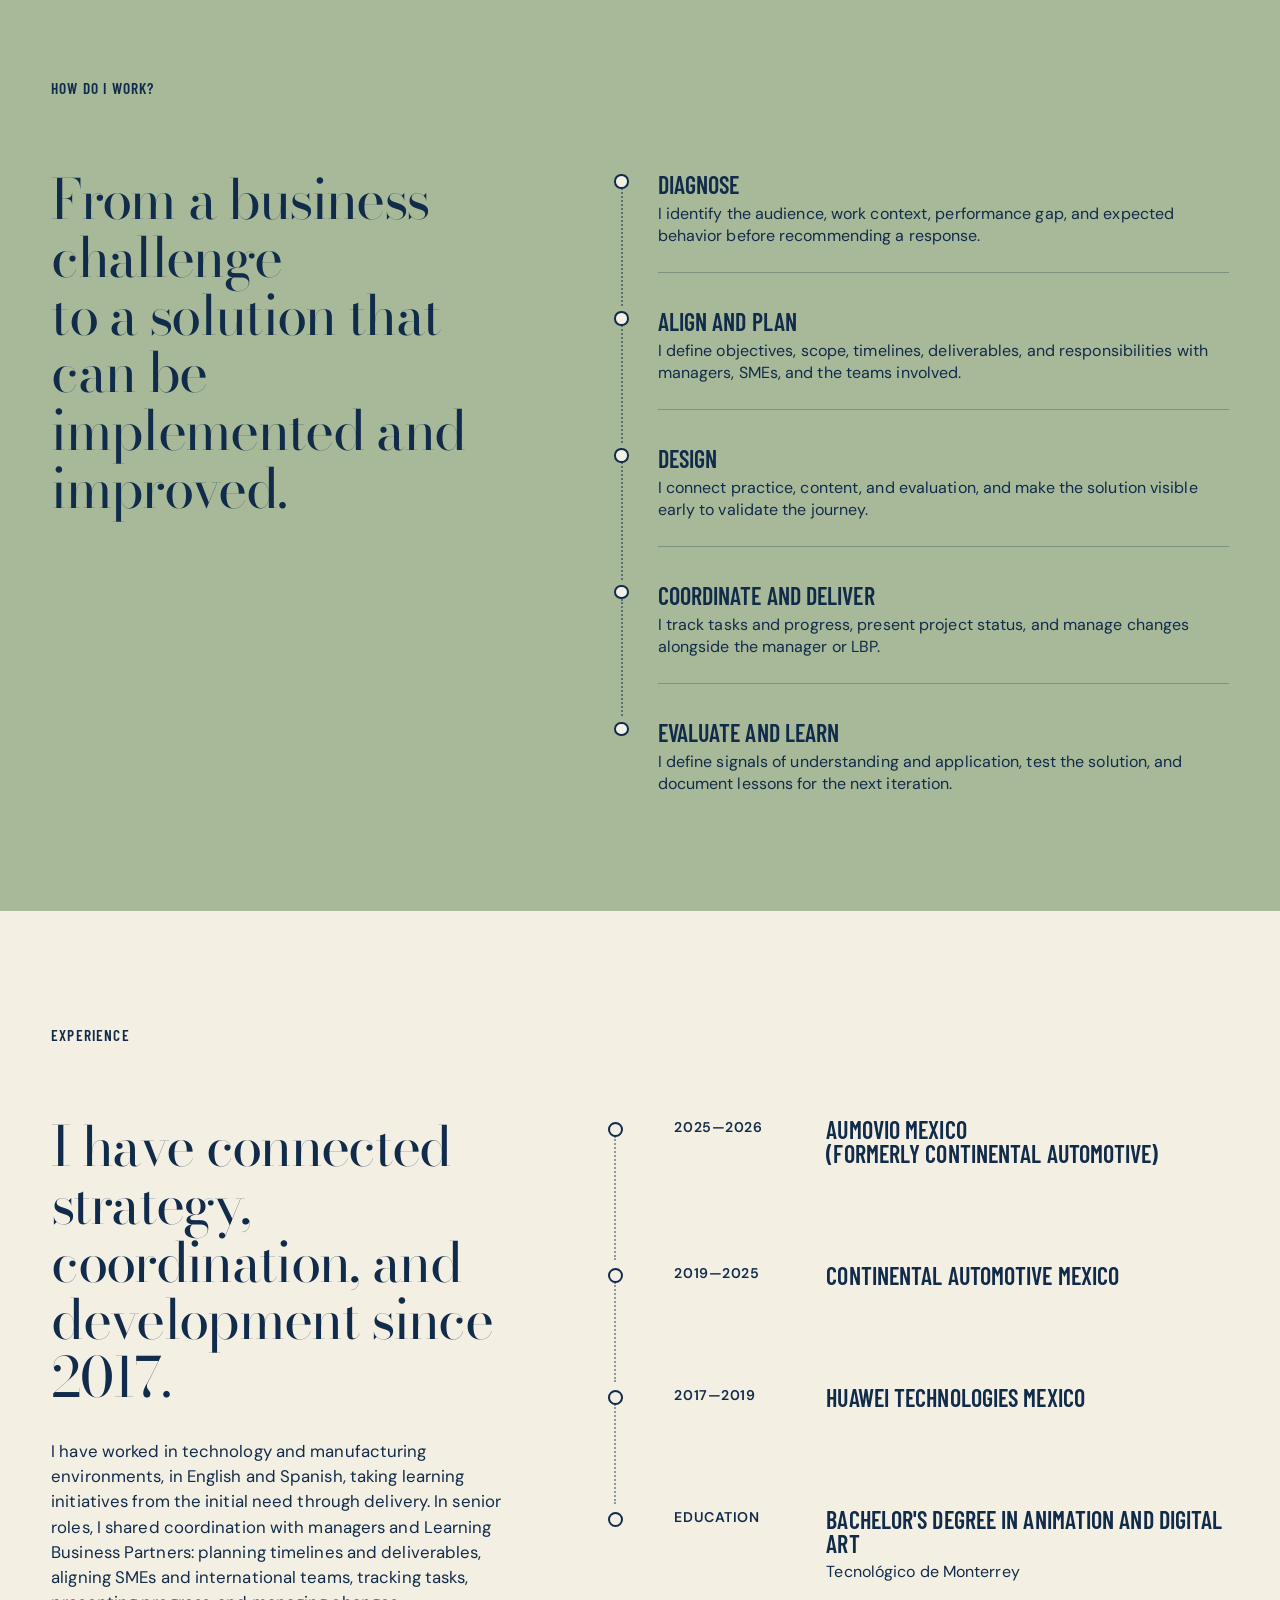
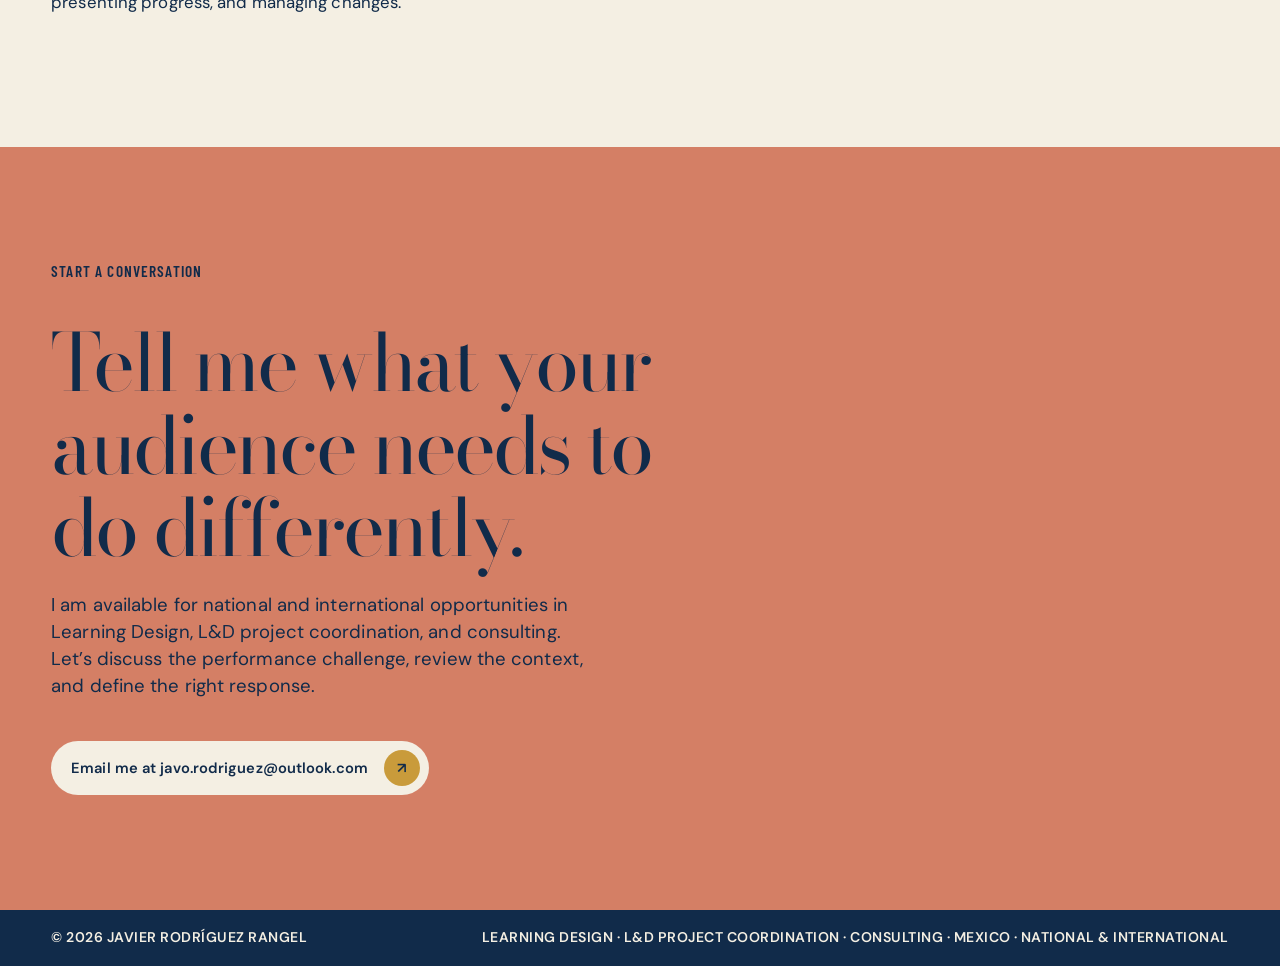
==== commit 92b36810: "Reorganizar versiones en inglés y español" ====
--- a/index.html
+++ b/index.html
@@ -1,12 +1,12 @@
 <!doctype html>
-<html lang="es-MX">
+<html lang="en">
   <head>
     <meta charset="UTF-8" />
     <meta name="viewport" content="width=device-width, initial-scale=1.0" />
-    <meta name="description" content="Portafolio bilingüe de Javier Rodríguez Rangel: diseño de aprendizaje, coordinación de proyectos L&amp;D y consultoría para entornos corporativos e internacionales." />
-    <title>Javier Rodríguez Rangel — Learning Design, coordinación L&amp;D y consultoría</title>
-    <link rel="alternate" hreflang="es" href="index.html" />
-    <link rel="alternate" hreflang="en" href="index-en.html" />
+    <meta name="description" content="Bilingual portfolio of Javier Rodríguez Rangel: learning design, L&amp;D project coordination, and consulting for corporate and international contexts." />
+    <title>Javier Rodríguez Rangel — Learning Design, L&amp;D Coordination &amp; Consulting</title>
+    <link rel="alternate" hreflang="es" href="index-es.html" />
+    <link rel="alternate" hreflang="en" href="index.html" />
     <link rel="preconnect" href="https://fonts.googleapis.com" />
     <link rel="preconnect" href="https://fonts.gstatic.com" crossorigin />
     <link href="https://fonts.googleapis.com/css2?family=Barlow+Condensed:ital,wght@0,500;0,600;0,700;1,600&amp;family=Bodoni+Moda:opsz,ital,wght@6..96,500;6..96,600;6..96,500i&amp;family=DM+Sans:opsz,wght@9..40,400;9..40,500;9..40,600;9..40,700&amp;display=swap" rel="stylesheet" />
@@ -14,196 +14,196 @@
     <script src="script.js" defer></script>
   </head>
   <body>
-    <a class="skip-link" href="#contenido">Ir al contenido</a>
+    <a class="skip-link" href="#content">Skip to content</a>
     <header class="site-header" data-header>
-      <a class="wordmark" href="#inicio" aria-label="Inicio — Javier Rodríguez Rangel">JR<span>·</span></a>
-      <nav aria-label="Navegación principal">
-        <a href="#casos">Casos</a>
-        <a href="#proceso">Proceso</a>
-        <a href="#experiencia">Experiencia</a>
+      <a class="wordmark" href="#home" aria-label="Home — Javier Rodríguez Rangel">JR<span>·</span></a>
+      <nav aria-label="Main navigation">
+        <a href="#cases">Case studies</a>
+        <a href="#process">Process</a>
+        <a href="#experience">Experience</a>
       </nav>
       <div class="header-actions">
-        <a class="language-switch" href="index-en.html" lang="en" hreflang="en" aria-label="View this portfolio in English">EN</a>
+        <a class="language-switch" href="index-es.html" lang="es" hreflang="es" aria-label="Ver este portafolio en español">ES</a>
         <a class="header-link" href="https://www.linkedin.com/in/javirodrigz/" target="_blank" rel="noreferrer">LinkedIn <span aria-hidden="true">↗</span></a>
       </div>
     </header>
 
-    <main id="contenido">
-      <section class="hero section" id="inicio">
+    <main id="content">
+      <section class="hero section" id="home">
         <div class="hero-grid">
-          <h1><span class="headline-line">Convierto retos de desempeño<br />en aprendizaje</span><span class="headline-line">que cambia lo que las personas <em>hacen</em>.</span></h1>
+          <h1><span class="headline-line">I turn performance challenges<br /> into learning</span><span class="headline-line">that changes what people <em>do</em>.</span></h1>
           <div class="hero-intro">
-            <p>Soy Javier Rodríguez Rangel. Diseño experiencias de aprendizaje y colaboro en la coordinación de proyectos L&amp;D, conectando necesidades de desempeño, especialistas y equipos de producción.</p>
-            <p>Combino Learning Design, coordinación de proyectos y un enfoque consultivo para llevar una necesidad desde su diagnóstico hasta la entrega. Trabajo en español e inglés con equipos corporativos, y mi formación en animación y arte digital me ayuda a explicar ideas complejas con claridad.</p>
-            <a class="text-link" href="#casos">Explorar casos de estudio <span aria-hidden="true">↓</span></a>
+            <p>I am Javier Rodríguez Rangel. I design learning experiences and contribute to the coordination of L&amp;D projects, connecting performance needs, subject matter experts, and production teams.</p>
+            <p>I combine Learning Design, project coordination, and a consultative approach to take a need from diagnosis through delivery. I work in English and Spanish with corporate teams, and my background in animation and digital art helps me explain complex ideas clearly.</p>
+            <a class="text-link" href="#cases">Explore case studies <span aria-hidden="true">↓</span></a>
           </div>
         </div>
       </section>
 
       <section class="value section" aria-labelledby="value-title">
         <div class="section-heading">
-          <p class="eyebrow">Lo que aporto</p>
-          <h2 id="value-title"><span class="headline-line">No empiezo por la herramienta.</span><span class="headline-line">Empiezo por la conducta que debe cambiar.</span></h2>
+          <p class="eyebrow">What I bring</p>
+          <h2 id="value-title"><span class="headline-line">I do not start with the tool.</span><span class="headline-line">I start with the behavior that needs to change.</span></h2>
         </div>
         <div class="value-grid">
-          <article><span class="value-icon" aria-hidden="true"><svg viewBox="0 0 48 48"><circle cx="22" cy="24" r="14"/><circle cx="22" cy="24" r="6"/><path d="M32 14 42 4M34 4h8v8"/></svg></span><h3>Diagnóstico<br />consultivo</h3><p>Distingo una necesidad de capacitación de un reto de proceso, comunicación o desempeño antes de proponer una solución.</p></article>
-          <article><span class="value-icon" aria-hidden="true"><svg viewBox="0 0 48 48"><circle cx="9" cy="35" r="4"/><circle cx="24" cy="13" r="4"/><circle cx="39" cy="29" r="4"/><path d="m12 32 9-15m6-1 9 10"/></svg></span><h3>Diseño de<br />soluciones</h3><p>Conecto audiencia, contexto, objetivos, práctica y evaluación para diseñar una experiencia útil y coherente.</p></article>
-          <article><span class="value-icon" aria-hidden="true"><svg viewBox="0 0 48 48"><path d="M7 19 24 10l17 9-17 9-17-9Z"/><path d="M7 29 24 38l17-9M7 24l17 9 17-9"/></svg></span><h3>Coordinación<br />de proyectos</h3><p>Planeo tiempos y entregables, coordino SMEs y equipos internacionales, y doy seguimiento a tareas, avances y cambios.</p></article>
-          <article><span class="value-icon" aria-hidden="true"><svg viewBox="0 0 48 48"><path d="M8 39V22M20 39V14M32 39V7M5 39h38"/><path d="m35 16 4 4 7-8"/></svg></span><h3>Evidencia<br />y mejora</h3><p>Defino señales de comprensión y aplicación, y uso lo aprendido en cada entrega para orientar la siguiente iteración.</p></article>
-        </div>
-      </section>
-
-      <section class="cases section" id="casos">
+          <article><span class="value-icon" aria-hidden="true"><svg viewBox="0 0 48 48"><circle cx="22" cy="24" r="14"/><circle cx="22" cy="24" r="6"/><path d="M32 14 42 4M34 4h8v8"/></svg></span><h3>Consultative<br />diagnosis</h3><p>I distinguish a training need from a process, communication, or performance challenge before proposing a solution.</p></article>
+          <article><span class="value-icon" aria-hidden="true"><svg viewBox="0 0 48 48"><circle cx="9" cy="35" r="4"/><circle cx="24" cy="13" r="4"/><circle cx="39" cy="29" r="4"/><path d="m12 32 9-15m6-1 9 10"/></svg></span><h3>Learning<br />Design</h3><p>I connect audience, context, objectives, practice, and evaluation to design a useful, coherent experience.</p></article>
+          <article><span class="value-icon" aria-hidden="true"><svg viewBox="0 0 48 48"><path d="M7 19 24 10l17 9-17 9-17-9Z"/><path d="M7 29 24 38l17-9M7 24l17 9 17-9"/></svg></span><h3>Project<br />coordination</h3><p>I plan timelines and deliverables, coordinate SMEs and international teams, and track tasks, progress, and changes.</p></article>
+          <article><span class="value-icon" aria-hidden="true"><svg viewBox="0 0 48 48"><path d="M8 39V22M20 39V14M32 39V7M5 39h38"/><path d="m35 16 4 4 7-8"/></svg></span><h3>Evidence<br />and improvement</h3><p>I define signals of understanding and application, and use lessons from each delivery to guide the next iteration.</p></article>
+        </div>
+      </section>
+
+      <section class="cases section" id="cases">
         <div class="cases-intro">
-          <p class="eyebrow">Casos seleccionados</p>
-          <h2>Cuatro retos.<br />Cuatro decisiones de<br />diseño con intención.</h2>
-          <p>Por confidencialidad, presento el contexto, mi aportación y la lógica de cada solución sin exponer información interna. En una conversación puedo profundizar en el proceso y los aprendizajes de cada proyecto.</p>
-        </div>
-
-        <article class="case case--remote" id="caso-teletrabajo">
-          <header class="case-header">
-            <div><p class="project-type">Cambio organizacional · e-Learning</p><h3>Teletrabajo</h3></div>
-            <p>Diseñé una experiencia para acompañar a colaboradores que comenzaron a trabajar de forma remota y traducir la normativa mexicana en decisiones cotidianas después de la pandemia.</p>
-          </header>
-          <div class="case-body">
-            <div class="case-media">
-              <figure class="media-featured"><img src="assets/teletrabajo/teletrabajo-portada.png" alt="Pantalla de inicio del curso Trabajo remoto Flexibilidad 2.0" loading="lazy" /><figcaption>Una entrada directa al contexto: colaborar desde casa.</figcaption></figure>
-              <div class="media-grid">
-                <figure><img src="assets/teletrabajo/teletrabajo-interaccion.png" alt="Escenario interactivo de una oficina en casa con recomendaciones de la NOM-037" loading="lazy" /><figcaption>El espacio de trabajo convierte la norma en decisiones visibles.</figcaption></figure>
-                <figure><img src="assets/teletrabajo/teletrabajo-esquema.png" alt="Diagrama de productividad, compatibilidad, costos y calidad para el trabajo flexible" loading="lazy" /><figcaption>La información se organiza para facilitar su lectura.</figcaption></figure>
-              </div>
-              <div class="video-embed"><iframe src="https://player.vimeo.com/video/1047637145?dnt=1&amp;title=0&amp;byline=0&amp;portrait=0" title="Video del proyecto Teletrabajo" loading="lazy" allow="autoplay; fullscreen; picture-in-picture" allowfullscreen></iframe></div>
-              <p class="media-caption">Fragmento del curso y su tratamiento audiovisual.</p>
-            </div>
-            <div class="case-story">
-              <dl>
-                <div><dt>Reto</dt><dd>Convertir una obligación normativa amplia en orientación relevante para personas trabajando desde casa.</dd></div>
-                <div><dt>Audiencia</dt><dd>Colaboradores en modalidad remota.</dd></div>
-                <div><dt>Mi aportación</dt><dd>Como Senior Learning Designer, participé en la coordinación del proyecto y desarrollé el diseño de la experiencia, la estructura del contenido y la producción visual del e-learning.</dd></div>
-                <div><dt>Decisión de diseño</dt><dd>Organicé el contenido alrededor de la realidad del trabajo remoto para que la norma tuviera un contexto reconocible y accionable.</dd></div>
-              </dl>
-              <details><summary>Ver proceso y evidencia <span>+</span></summary><div class="detail-grid"><p><strong>Proceso</strong><br />Trabajé con SAM para iterar la solución y producirla en Captivate con recursos de Adobe Creative Suite.</p><p><strong>Qué buscaría medir</strong><br />Comprensión de prácticas de autocuidado, reconocimiento de riesgos y uso de los recursos disponibles.</p></div></details>
-            </div>
-          </div>
-        </article>
-
-        <article class="case case--masterclass" id="caso-masterclass">
-          <header class="case-header">
-            <div><p class="project-type">Conocimiento experto · MOOC</p><h3>Masterclass</h3></div>
-            <p>Convertí conocimiento especializado en una experiencia interna que combina grabación presencial, animación y una estructura de curso.</p>
-          </header>
-          <div class="case-body">
-            <div class="case-media">
-              <figure class="media-featured"><img src="assets/masterclass/masterclass-menu.png" alt="Especialista frente a la agenda de una masterclass sobre arquitectura de software" loading="lazy" /><figcaption>El experto guía una experiencia estructurada, no una grabación aislada.</figcaption></figure>
-              <div class="media-grid">
-                <figure><img src="assets/masterclass/masterclass-graph1.png" alt="Gráfica sobre tendencias de industrias y digitalización" loading="lazy" /><figcaption>Los conceptos se traducen a mapas visuales.</figcaption></figure>
-                <figure><img src="assets/masterclass/masterclass-graph2.png" alt="Visualización de datos sobre la importancia del software en la industria" loading="lazy" /><figcaption>Los datos refuerzan el argumento del especialista.</figcaption></figure>
-              </div>
-              <div class="video-embed"><iframe src="https://player.vimeo.com/video/1049796288?dnt=1&amp;title=0&amp;byline=0&amp;portrait=0" title="Video del proyecto Masterclass" loading="lazy" allow="autoplay; fullscreen; picture-in-picture" allowfullscreen></iframe></div>
-              <p class="media-caption">Muestra de la integración entre especialista, video y animación.</p>
-            </div>
-            <div class="case-story">
-              <dl>
-                <div><dt>Reto</dt><dd>Hacer accesible un tema técnico sin reducirlo a una grabación extensa o a una presentación lineal.</dd></div>
-                <div><dt>Audiencia</dt><dd>Colaboradores con conocimiento intermedio en ingeniería de software.</dd></div>
-                <div><dt>Mi aportación</dt><dd>Desarrollo individual del proyecto: integración del contenido, producción audiovisual, animación y desarrollo del curso.</dd></div>
-                <div><dt>Decisión de diseño</dt><dd>Usé el video para conservar la voz del especialista y la animación para reforzar conceptos que necesitaban explicación visual.</dd></div>
-              </dl>
-              <details><summary>Ver proceso y evidencia <span>+</span></summary><div class="detail-grid"><p><strong>Proceso</strong><br />Desarrollé el proyecto con SAM, Captivate y Adobe Creative Suite, desde la producción hasta su publicación como curso interno.</p><p><strong>Qué buscaría medir</strong><br />Finalización, claridad percibida y capacidad para aplicar los conceptos en situaciones del trabajo.</p></div></details>
-            </div>
-          </div>
-        </article>
-
-        <article class="case case--feedback" id="caso-feedback">
-          <header class="case-header">
-            <div><p class="project-type">Habilidades conversacionales · e-Learning multilingüe</p><h3>Feedback</h3></div>
-            <p>Diseñé una experiencia en varios idiomas para que líderes y colaboradores comprendieran el feedback como una práctica concreta, estructurada y útil.</p>
-          </header>
-          <div class="case-body">
-            <div class="case-media">
-              <figure class="media-featured"><img src="assets/feedback/feedback-captura.png" alt="Escena animada de dos colaboradores intercambiando feedback" loading="lazy" /><figcaption>La apertura presenta el feedback como una aportación para crecer.</figcaption></figure>
-              <div class="media-grid">
-                <figure><img src="assets/feedback/feedback-interaccion.png" alt="Actividad interactiva sobre el método STAR para dar feedback" loading="lazy" /><figcaption>El método STAR se descubre mediante interacción.</figcaption></figure>
-                <figure><img src="assets/feedback/feedback-quiz.png" alt="Actividad de arrastrar y soltar sobre obstáculos para dar y recibir feedback" loading="lazy" /><figcaption>La reflexión conecta el modelo con barreras reales.</figcaption></figure>
-              </div>
-              <div class="video-embed"><iframe src="https://player.vimeo.com/video/1050101038?dnt=1&amp;title=0&amp;byline=0&amp;portrait=0" title="Video del proyecto Feedback" loading="lazy" allow="autoplay; fullscreen; picture-in-picture" allowfullscreen></iframe></div>
-              <p class="media-caption">Muestra del curso y de sus interacciones. Las versiones publicadas no incluyen todos los idiomas desarrollados.</p>
-            </div>
-            <div class="case-story">
-              <dl>
-                <div><dt>Reto</dt><dd>Transformar un concepto interpersonal amplio en una guía que pudiera utilizarse durante conversaciones reales.</dd></div>
-                <div><dt>Audiencia</dt><dd>Colaboradores y líderes que dan y reciben feedback.</dd></div>
-                <div><dt>Mi aportación</dt><dd>Como Senior Learning Designer, participé en la coordinación del proyecto y desarrollé el diseño instruccional, la adaptación para varios idiomas, la animación y las interacciones.</dd></div>
-                <div><dt>Decisión de diseño</dt><dd>Combiné el método STAR con actividades de descubrimiento y reflexión para practicar antes de una conversación real.</dd></div>
-              </dl>
-              <details><summary>Ver proceso y evidencia <span>+</span></summary><div class="detail-grid"><p><strong>Proceso</strong><br />Apliqué ADDIE y desarrollé la experiencia con Captivate y Adobe Creative Suite.</p><p><strong>Qué buscaría medir</strong><br />Reconocimiento del método STAR, confianza para iniciar la conversación y aplicación de una estructura clara.</p></div></details>
-            </div>
-          </div>
-        </article>
-
-        <article class="case case--leadership" id="caso-liderazgo">
-          <header class="case-header">
-            <div><p class="project-type">Programa modular · Liderazgo</p><h3>Liderazgo</h3></div>
-            <p>Diseñé el primer curso de una serie para presentar la filosofía de liderazgo de la organización y conectar sus principios con temas clave de recursos humanos.</p>
-          </header>
-          <div class="case-body">
-            <div class="case-media">
-              <figure class="media-featured"><img src="assets/liderazgo/liderazgo-agenda.png" alt="Agenda de cuatro módulos del programa de liderazgo" loading="lazy" /><figcaption>Una arquitectura modular hace visible el alcance del programa.</figcaption></figure>
-              <div class="media-grid">
-                <figure><img src="assets/liderazgo/liderazgo-interaccion.png" alt="Interacción de tarjetas sobre la filosofía de liderazgo de Continental" loading="lazy" /><figcaption>Los principios se exploran mediante tarjetas interactivas.</figcaption></figure>
-                <figure><img src="assets/liderazgo/liderazgo-quiz.png" alt="Pregunta de evaluación sobre los pilares de la filosofía de liderazgo" loading="lazy" /><figcaption>La evaluación refuerza los conceptos centrales.</figcaption></figure>
-              </div>
-              <a class="media-cta" href="https://360.articulate.com/review/content/f5d93720-f4d0-4642-a43a-aef7619f40c2/review" target="_blank" rel="noreferrer">Explorar curso en Articulate Review <span aria-hidden="true">↗</span></a>
-            </div>
-            <div class="case-story">
-              <dl>
-                <div><dt>Reto</dt><dd>Traducir una filosofía corporativa y varios procesos de RH en un recorrido coherente para nuevos líderes.</dd></div>
-                <div><dt>Audiencia</dt><dd>Colaboradores con responsabilidad sobre equipos.</dd></div>
-                <div><dt>Mi aportación</dt><dd>Como Senior Learning Designer, participé en la coordinación del proyecto y desarrollé la arquitectura del curso, el diseño instruccional, las interacciones y la producción visual.</dd></div>
-                <div><dt>Decisión de diseño</dt><dd>Organicé el contenido en módulos progresivos y actividades breves para conectar principios, políticas y decisiones cotidianas.</dd></div>
-              </dl>
-              <details><summary>Ver proceso y evidencia <span>+</span></summary><div class="detail-grid"><p><strong>Proceso</strong><br />Trabajé con SAM y desarrollé la experiencia en Articulate con recursos de Adobe Creative Suite.</p><p><strong>Qué buscaría medir</strong><br />Comprensión de la filosofía, reconocimiento de los recursos de RH y capacidad para elegir respuestas alineadas.</p></div></details>
-            </div>
-          </div>
-        </article>
-
-        <!-- Wireless y Shopfloor se incorporarán como casos textuales de coordinación cuando estén documentados su contexto, alcance, responsabilidades y resultados. -->
-      </section>
-
-      <section class="process section" id="proceso">
-        <p class="eyebrow">¿Cómo trabajo?</p>
+          <p class="eyebrow">Selected case studies</p>
+          <h2>Four challenges.<br />Four intentional<br />design decisions.</h2>
+          <p>To protect confidential information, I present the context, my contribution, and the rationale behind each solution without exposing internal material. I can discuss the process and lessons from each project in greater depth during a conversation.</p>
+        </div>
+
+        <article class="case case--remote" id="remote-work-case">
+          <header class="case-header">
+            <div><p class="project-type">Organizational change · e-Learning</p><h3>Remote Work</h3></div>
+            <p>I designed an experience to support employees who transitioned to remote work and translate Mexican workplace guidance into everyday decisions after the pandemic.</p>
+          </header>
+          <div class="case-body">
+            <div class="case-media">
+              <figure class="media-featured"><img src="assets/teletrabajo/teletrabajo-portada.png" alt="Opening screen for the Remote Work Flexibility 2.0 course" loading="lazy" /><figcaption>A direct entry into the context: collaborating from home.</figcaption></figure>
+              <div class="media-grid">
+                <figure><img src="assets/teletrabajo/teletrabajo-interaccion.png" alt="Interactive home office scenario with NOM-037 recommendations" loading="lazy" /><figcaption>The workspace turns the regulation into visible decisions.</figcaption></figure>
+                <figure><img src="assets/teletrabajo/teletrabajo-esquema.png" alt="Diagram of productivity, compatibility, costs, and quality in flexible work" loading="lazy" /><figcaption>Information is organized for easier reading.</figcaption></figure>
+              </div>
+              <div class="video-embed"><iframe src="https://player.vimeo.com/video/1047637145?dnt=1&amp;title=0&amp;byline=0&amp;portrait=0" title="Remote Work project video" loading="lazy" allow="autoplay; fullscreen; picture-in-picture" allowfullscreen></iframe></div>
+              <p class="media-caption">A sample of the course and its audiovisual treatment.</p>
+            </div>
+            <div class="case-story">
+              <dl>
+                <div><dt>Challenge</dt><dd>Turn a broad regulatory requirement into relevant guidance for people working from home.</dd></div>
+                <div><dt>Audience</dt><dd>Employees working remotely.</dd></div>
+                <div><dt>My contribution</dt><dd>As Senior Learning Designer, I contributed to project coordination and developed the experience design, content structure, and visual production for the e-learning course.</dd></div>
+                <div><dt>Design decision</dt><dd>I organized the content around the realities of remote work so the regulation would feel recognizable and actionable.</dd></div>
+              </dl>
+              <details><summary>View process and evidence <span>+</span></summary><div class="detail-grid"><p><strong>Process</strong><br />I used SAM to iterate on the solution and developed it in Captivate with assets produced in Adobe Creative Suite.</p><p><strong>What I would measure</strong><br />Understanding of self-care practices, recognition of risks, and use of the available support resources.</p></div></details>
+            </div>
+          </div>
+        </article>
+
+        <article class="case case--masterclass" id="masterclass-case">
+          <header class="case-header">
+            <div><p class="project-type">Expert knowledge · MOOC</p><h3>Masterclass</h3></div>
+            <p>I turned specialized knowledge into an internal learning experience combining on-site recording, animation, and a structured course.</p>
+          </header>
+          <div class="case-body">
+            <div class="case-media">
+              <figure class="media-featured"><img src="assets/masterclass/masterclass-menu.png" alt="Subject matter expert next to the agenda for a software architecture masterclass" loading="lazy" /><figcaption>The expert leads a structured experience, not an isolated recording.</figcaption></figure>
+              <div class="media-grid">
+                <figure><img src="assets/masterclass/masterclass-graph1.png" alt="Diagram about industry trends and digitalization" loading="lazy" /><figcaption>Concepts are translated into visual maps.</figcaption></figure>
+                <figure><img src="assets/masterclass/masterclass-graph2.png" alt="Data visualization about the importance of software in industry" loading="lazy" /><figcaption>Data reinforces the expert's argument.</figcaption></figure>
+              </div>
+              <div class="video-embed"><iframe src="https://player.vimeo.com/video/1049796288?dnt=1&amp;title=0&amp;byline=0&amp;portrait=0" title="Masterclass project video" loading="lazy" allow="autoplay; fullscreen; picture-in-picture" allowfullscreen></iframe></div>
+              <p class="media-caption">A sample of the integration between expert, video, and animation.</p>
+            </div>
+            <div class="case-story">
+              <dl>
+                <div><dt>Challenge</dt><dd>Make a technical topic accessible without reducing it to a long recording or a linear presentation.</dd></div>
+                <div><dt>Audience</dt><dd>Employees with intermediate software engineering knowledge.</dd></div>
+                <div><dt>My contribution</dt><dd>Individual project development: content integration, audiovisual production, animation, and course development.</dd></div>
+                <div><dt>Design decision</dt><dd>I used video to preserve the expert's voice and animation to reinforce concepts that required a visual explanation.</dd></div>
+              </dl>
+              <details><summary>View process and evidence <span>+</span></summary><div class="detail-grid"><p><strong>Process</strong><br />I developed the project with SAM, Captivate, and Adobe Creative Suite, from production through publication as an internal course.</p><p><strong>What I would measure</strong><br />Completion, perceived clarity, and the ability to apply the concepts in workplace situations.</p></div></details>
+            </div>
+          </div>
+        </article>
+
+        <article class="case case--feedback" id="feedback-case">
+          <header class="case-header">
+            <div><p class="project-type">Conversation skills · Multilingual e-Learning</p><h3>Feedback</h3></div>
+            <p>I designed a multilingual experience to help leaders and employees understand feedback as a practical, structured, and useful skill.</p>
+          </header>
+          <div class="case-body">
+            <div class="case-media">
+              <figure class="media-featured"><img src="assets/feedback/feedback-captura.png" alt="Animated scene of two employees exchanging feedback" loading="lazy" /><figcaption>The opening frames feedback as a contribution to growth.</figcaption></figure>
+              <div class="media-grid">
+                <figure><img src="assets/feedback/feedback-interaccion.png" alt="Interactive activity about the STAR feedback method" loading="lazy" /><figcaption>Learners discover the STAR method through interaction.</figcaption></figure>
+                <figure><img src="assets/feedback/feedback-quiz.png" alt="Drag-and-drop activity about barriers to giving and receiving feedback" loading="lazy" /><figcaption>Reflection connects the model with real barriers.</figcaption></figure>
+              </div>
+              <div class="video-embed"><iframe src="https://player.vimeo.com/video/1050101038?dnt=1&amp;title=0&amp;byline=0&amp;portrait=0" title="Feedback project video" loading="lazy" allow="autoplay; fullscreen; picture-in-picture" allowfullscreen></iframe></div>
+              <p class="media-caption">A sample of the course and its interactions. The published samples do not include every language version developed.</p>
+            </div>
+            <div class="case-story">
+              <dl>
+                <div><dt>Challenge</dt><dd>Turn a broad interpersonal concept into guidance that could be used during real conversations.</dd></div>
+                <div><dt>Audience</dt><dd>Employees and leaders who give and receive feedback.</dd></div>
+                <div><dt>My contribution</dt><dd>As Senior Learning Designer, I contributed to project coordination and developed the instructional design, multilingual adaptation, animation, and interactions.</dd></div>
+                <div><dt>Design decision</dt><dd>I combined the STAR method with discovery and reflection activities so learners could practice before a real conversation.</dd></div>
+              </dl>
+              <details><summary>View process and evidence <span>+</span></summary><div class="detail-grid"><p><strong>Process</strong><br />I applied ADDIE and developed the experience with Captivate and Adobe Creative Suite.</p><p><strong>What I would measure</strong><br />Recognition of the STAR method, confidence to start the conversation, and application of a clear structure.</p></div></details>
+            </div>
+          </div>
+        </article>
+
+        <article class="case case--leadership" id="leadership-case">
+          <header class="case-header">
+            <div><p class="project-type">Modular program · Leadership</p><h3>Leadership</h3></div>
+            <p>I designed the first course in a series to introduce the organization's leadership philosophy and connect its principles with key human resources topics.</p>
+          </header>
+          <div class="case-body">
+            <div class="case-media">
+              <figure class="media-featured"><img src="assets/liderazgo/liderazgo-agenda.png" alt="Four-module agenda for the leadership program" loading="lazy" /><figcaption>A modular architecture makes the scope of the program visible.</figcaption></figure>
+              <div class="media-grid">
+                <figure><img src="assets/liderazgo/liderazgo-interaccion.png" alt="Interactive cards about Continental's leadership philosophy" loading="lazy" /><figcaption>Learners explore the principles through interactive cards.</figcaption></figure>
+                <figure><img src="assets/liderazgo/liderazgo-quiz.png" alt="Assessment question about the pillars of the leadership philosophy" loading="lazy" /><figcaption>The assessment reinforces the central concepts.</figcaption></figure>
+              </div>
+              <a class="media-cta" href="https://360.articulate.com/review/content/f5d93720-f4d0-4642-a43a-aef7619f40c2/review" target="_blank" rel="noreferrer">Explore the course in Articulate Review <span aria-hidden="true">↗</span></a>
+            </div>
+            <div class="case-story">
+              <dl>
+                <div><dt>Challenge</dt><dd>Turn a corporate philosophy and several HR processes into a coherent journey for new leaders.</dd></div>
+                <div><dt>Audience</dt><dd>Employees with people management responsibilities.</dd></div>
+                <div><dt>My contribution</dt><dd>As Senior Learning Designer, I contributed to project coordination and developed the course architecture, instructional design, interactions, and visual production.</dd></div>
+                <div><dt>Design decision</dt><dd>I organized the content into progressive modules and short activities to connect principles, policies, and everyday decisions.</dd></div>
+              </dl>
+              <details><summary>View process and evidence <span>+</span></summary><div class="detail-grid"><p><strong>Process</strong><br />I used SAM and developed the experience in Articulate with assets produced in Adobe Creative Suite.</p><p><strong>What I would measure</strong><br />Understanding of the philosophy, recognition of HR resources, and the ability to select aligned responses.</p></div></details>
+            </div>
+          </div>
+        </article>
+
+        <!-- Wireless and Shopfloor will be added as text-based coordination cases once their context, scope, responsibilities, and outcomes are documented. -->
+      </section>
+
+      <section class="process section" id="process">
+        <p class="eyebrow">How do I work?</p>
         <div class="process-grid">
-          <h2>Del reto del negocio<br />a una solución que puede<br />implementarse y mejorar.</h2>
+          <h2>From a business challenge<br />to a solution that can be<br />implemented and improved.</h2>
           <ol>
-            <li><span aria-hidden="true"></span><div><h3>Diagnosticar</h3><p>Identifico la audiencia, el contexto de trabajo, la brecha de desempeño y la conducta esperada antes de recomendar una respuesta.</p></div></li>
-            <li><span aria-hidden="true"></span><div><h3>Alinear y planear</h3><p>Defino objetivos, alcance, tiempos, entregables y responsabilidades con managers, SMEs y los equipos involucrados.</p></div></li>
-            <li><span aria-hidden="true"></span><div><h3>Diseñar</h3><p>Conecto práctica, contenido y evaluación, y hago visible la solución temprano para validar el recorrido.</p></div></li>
-            <li><span aria-hidden="true"></span><div><h3>Coordinar y entregar</h3><p>Doy seguimiento a tareas y avances, presento el estado del proyecto y gestiono cambios junto con el manager o LBP.</p></div></li>
-            <li><span aria-hidden="true"></span><div><h3>Evaluar y aprender</h3><p>Defino señales de comprensión y aplicación, pruebo la solución y documento aprendizajes para la siguiente iteración.</p></div></li>
+            <li><span aria-hidden="true"></span><div><h3>Diagnose</h3><p>I identify the audience, work context, performance gap, and expected behavior before recommending a response.</p></div></li>
+            <li><span aria-hidden="true"></span><div><h3>Align and plan</h3><p>I define objectives, scope, timelines, deliverables, and responsibilities with managers, SMEs, and the teams involved.</p></div></li>
+            <li><span aria-hidden="true"></span><div><h3>Design</h3><p>I connect practice, content, and evaluation, and make the solution visible early to validate the journey.</p></div></li>
+            <li><span aria-hidden="true"></span><div><h3>Coordinate and deliver</h3><p>I track tasks and progress, present project status, and manage changes alongside the manager or LBP.</p></div></li>
+            <li><span aria-hidden="true"></span><div><h3>Evaluate and learn</h3><p>I define signals of understanding and application, test the solution, and document lessons for the next iteration.</p></div></li>
           </ol>
         </div>
       </section>
 
-      <section class="experience section" id="experiencia">
-        <p class="eyebrow">Experiencia</p>
+      <section class="experience section" id="experience">
+        <p class="eyebrow">Experience</p>
         <div class="experience-grid">
-          <div><h2>Conecto estrategia, coordinación y desarrollo desde 2017.</h2><p>He trabajado en entornos tecnológicos y de manufactura, en español e inglés, llevando iniciativas de aprendizaje desde la necesidad inicial hasta su entrega. En funciones senior he compartido la coordinación con managers y Learning Business Partners: planeación de tiempos y entregables, alineación de SMEs y equipos internacionales, seguimiento de tareas, presentación de avances y gestión de cambios.</p></div>
+          <div><h2>I have connected strategy, coordination, and development since 2017.</h2><p>I have worked in technology and manufacturing environments, in English and Spanish, taking learning initiatives from the initial need through delivery. In senior roles, I shared coordination with managers and Learning Business Partners: planning timelines and deliverables, aligning SMEs and international teams, tracking tasks, presenting progress, and managing changes.</p></div>
           <ol>
-            <li><span>2025—2026</span><div><h3>AUMOVIO México<br />(antes Continental Automotive)</h3></div></li>
-            <li><span>2019—2025</span><div><h3>Continental Automotive México</h3></div></li>
-            <li><span>2017—2019</span><div><h3>Huawei Technologies México</h3></div></li>
-            <li><span>Formación</span><div><h3>Licenciatura en Animación y Arte Digital</h3><p>Tecnológico de Monterrey</p></div></li>
+            <li><span>2025—2026</span><div><h3>AUMOVIO Mexico<br />(formerly Continental Automotive)</h3></div></li>
+            <li><span>2019—2025</span><div><h3>Continental Automotive Mexico</h3></div></li>
+            <li><span>2017—2019</span><div><h3>Huawei Technologies Mexico</h3></div></li>
+            <li><span>Education</span><div><h3>Bachelor's degree in Animation and Digital Art</h3><p>Tecnológico de Monterrey</p></div></li>
           </ol>
         </div>
       </section>
 
-      <section class="contact section" id="contacto">
-        <p class="eyebrow">Siguiente conversación</p>
-        <h2>Cuéntame qué necesita hacer diferente tu audiencia.</h2>
-        <p>Estoy disponible para oportunidades nacionales e internacionales en Learning Design, coordinación de proyectos L&amp;D y consultoría. Hablemos del reto de desempeño, revisemos el contexto y definamos la respuesta adecuada.</p>
-        <a class="button" href="mailto:javo.rodriguez@outlook.com">Escríbeme a javo.rodriguez@outlook.com <span aria-hidden="true">↗</span></a>
+      <section class="contact section" id="contact">
+        <p class="eyebrow">Start a conversation</p>
+        <h2>Tell me what your audience needs to do differently.</h2>
+        <p>I am available for national and international opportunities in Learning Design, L&amp;D project coordination, and consulting. Let’s discuss the performance challenge, review the context, and define the right response.</p>
+        <a class="button" href="mailto:javo.rodriguez@outlook.com">Email me at javo.rodriguez@outlook.com <span aria-hidden="true">↗</span></a>
       </section>
     </main>
-    <footer><span>© <span data-year></span> Javier Rodríguez Rangel</span><span>Learning Design · Coordinación de proyectos L&amp;D · Consultoría · México · Nacional e internacional</span></footer>
+    <footer><span>© <span data-year></span> Javier Rodríguez Rangel</span><span>Learning Design · L&amp;D Project Coordination · Consulting · Mexico · National &amp; international</span></footer>
   </body>
 </html>
--- a/styles.css
+++ b/styles.css
@@ -13,8 +13,10 @@
 }
 
 * { box-sizing: border-box; }
-html { scroll-behavior: smooth; scroll-padding-top: 5rem; }
+html { max-width: 100%; overflow-x: clip; scroll-behavior: smooth; scroll-padding-top: 5rem; }
 body { margin: 0; background: var(--paper); color: var(--ink); font-family: var(--sans); font-size: 1rem; line-height: 1.5; letter-spacing: 0.006em; }
+main, section, header, footer, .hero-grid, .value-grid, .case-header, .case-body, .process-grid, .experience-grid { min-width: 0; }
+img, iframe, svg { max-width: 100%; }
 a { color: inherit; }
 p, h1, h2, h3, dl, dd { margin-top: 0; }
 
@@ -145,12 +147,14 @@
   .hero { min-height: auto; }
   .hero-grid, .case-header, .case-body, .process-grid, .experience-grid { grid-template-columns: 1fr; gap: 2.5rem; }
   .hero-intro { font-size: 1rem; }
+  h1 { max-width: 100%; font-size: clamp(2.35rem, 12vw, 3.35rem); overflow-wrap: normal; word-break: normal; }
   .section-heading h2 .headline-line:first-child { white-space: normal; }
   .value-grid { grid-template-columns: 1fr; }
   .value-grid article { min-height: 20rem; }
   .cases-intro { margin-bottom: 5rem; }
   .case { margin: 0 0 2rem; padding: 1.25rem; }
   .case-header > p { margin: 0; font-size: 1.05rem; }
+  .case-header h3 { font-size: clamp(2.65rem, 11vw, 3.35rem); overflow-wrap: normal; word-break: normal; }
   .case-media { border-right: 0; }
   .media-grid { grid-template-columns: 1fr; }
   .case-story { padding: 1.3rem; }
@@ -160,7 +164,9 @@
   .process h2, .experience h2 { max-width: 14ch; }
   .experience ol li { grid-template-columns: 1fr; gap: 0.5rem; }
   .header-link { font-size: 0.75rem; }
-  footer { gap: 1rem; }
+  .header-actions { min-width: 0; gap: 0.65rem; }
+  .media-cta, .button { max-width: 100%; overflow-wrap: break-word; }
+  footer { flex-direction: column; gap: 0.5rem; overflow-wrap: anywhere; }
 }
 
 @media (prefers-reduced-motion: reduce) {
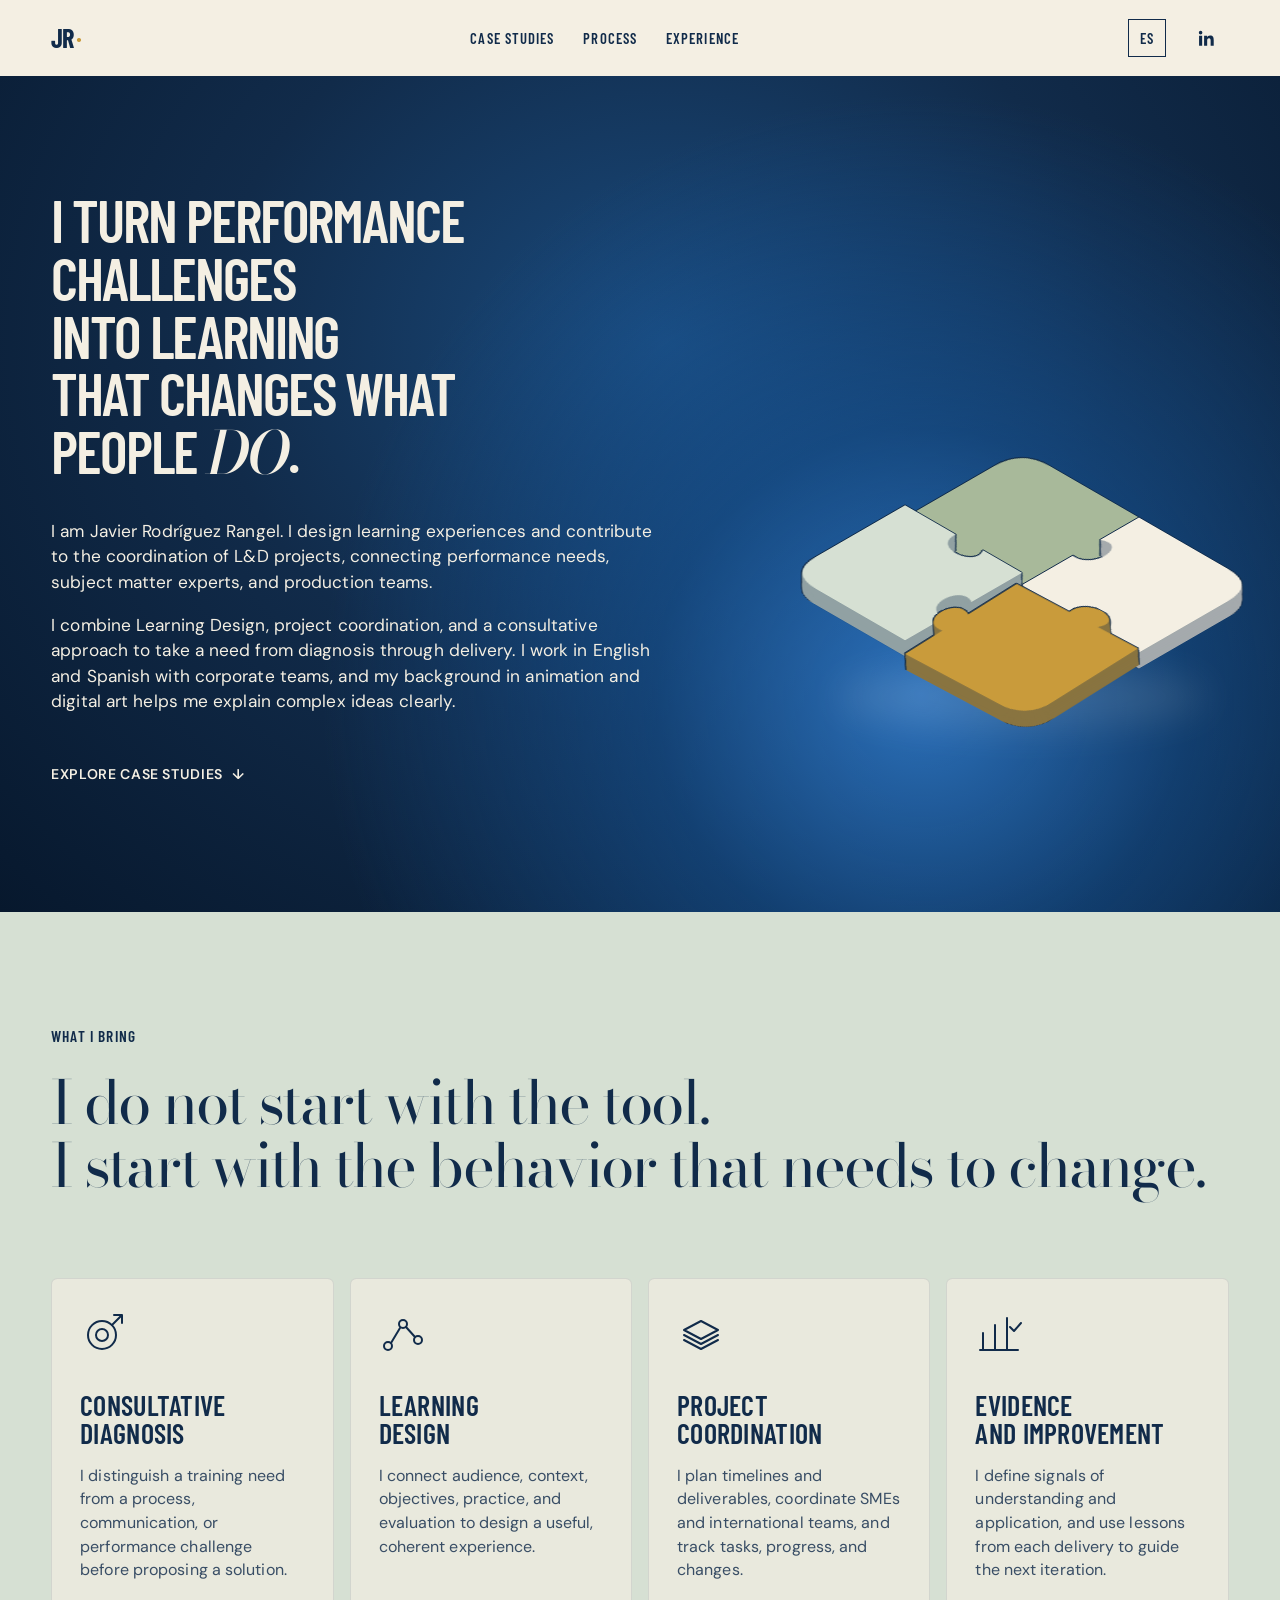
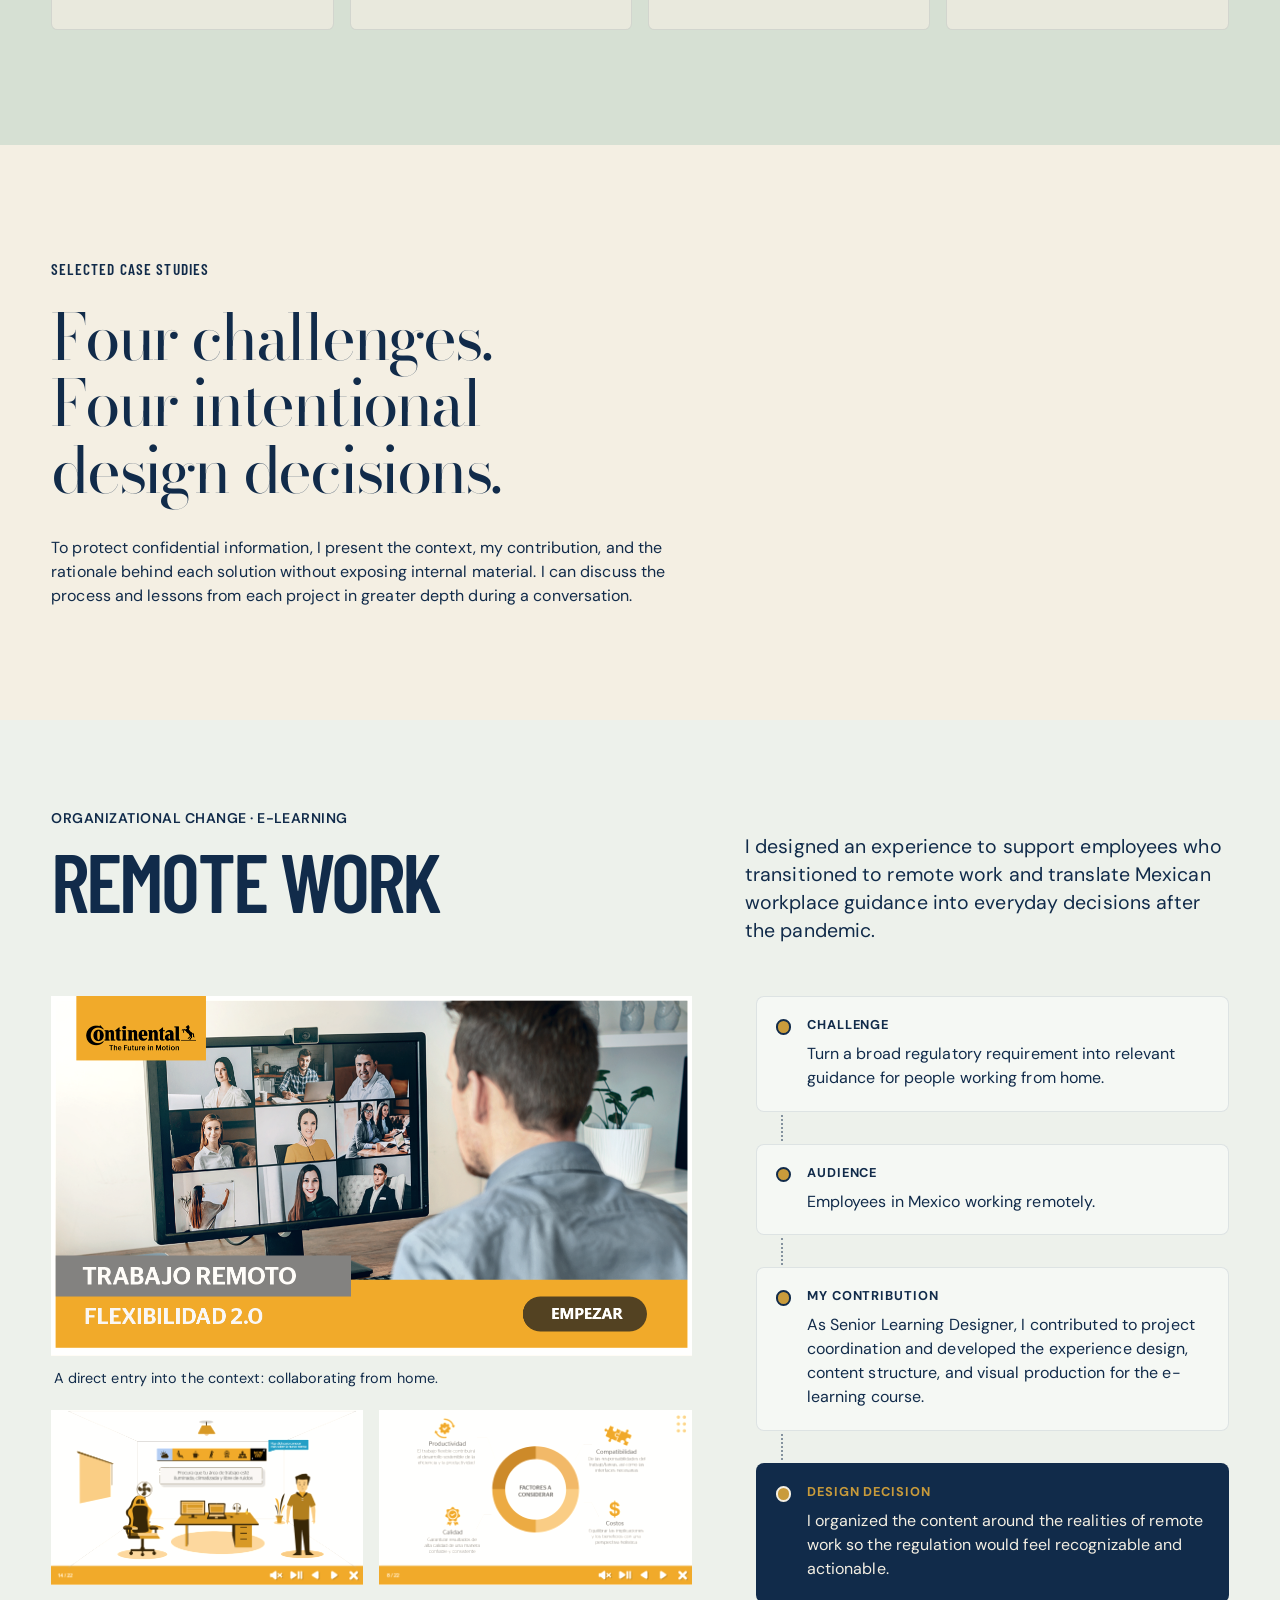
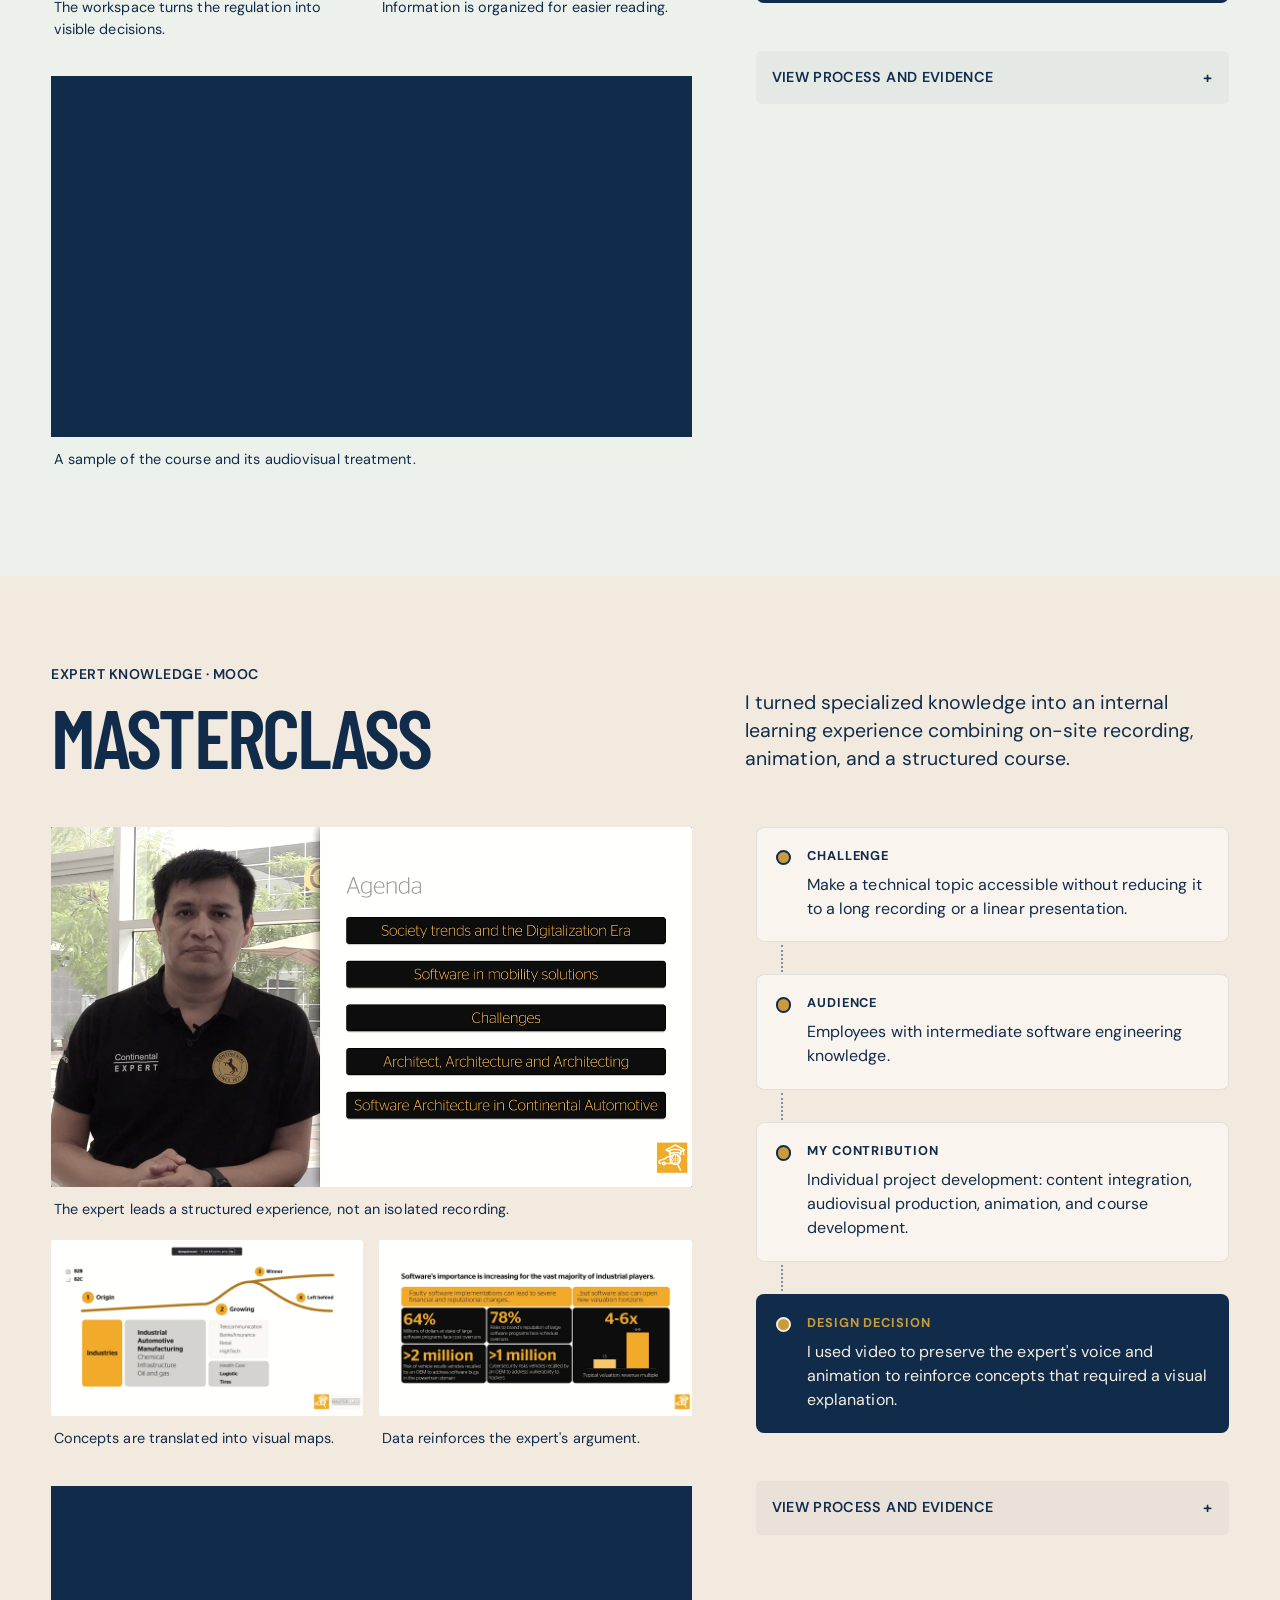
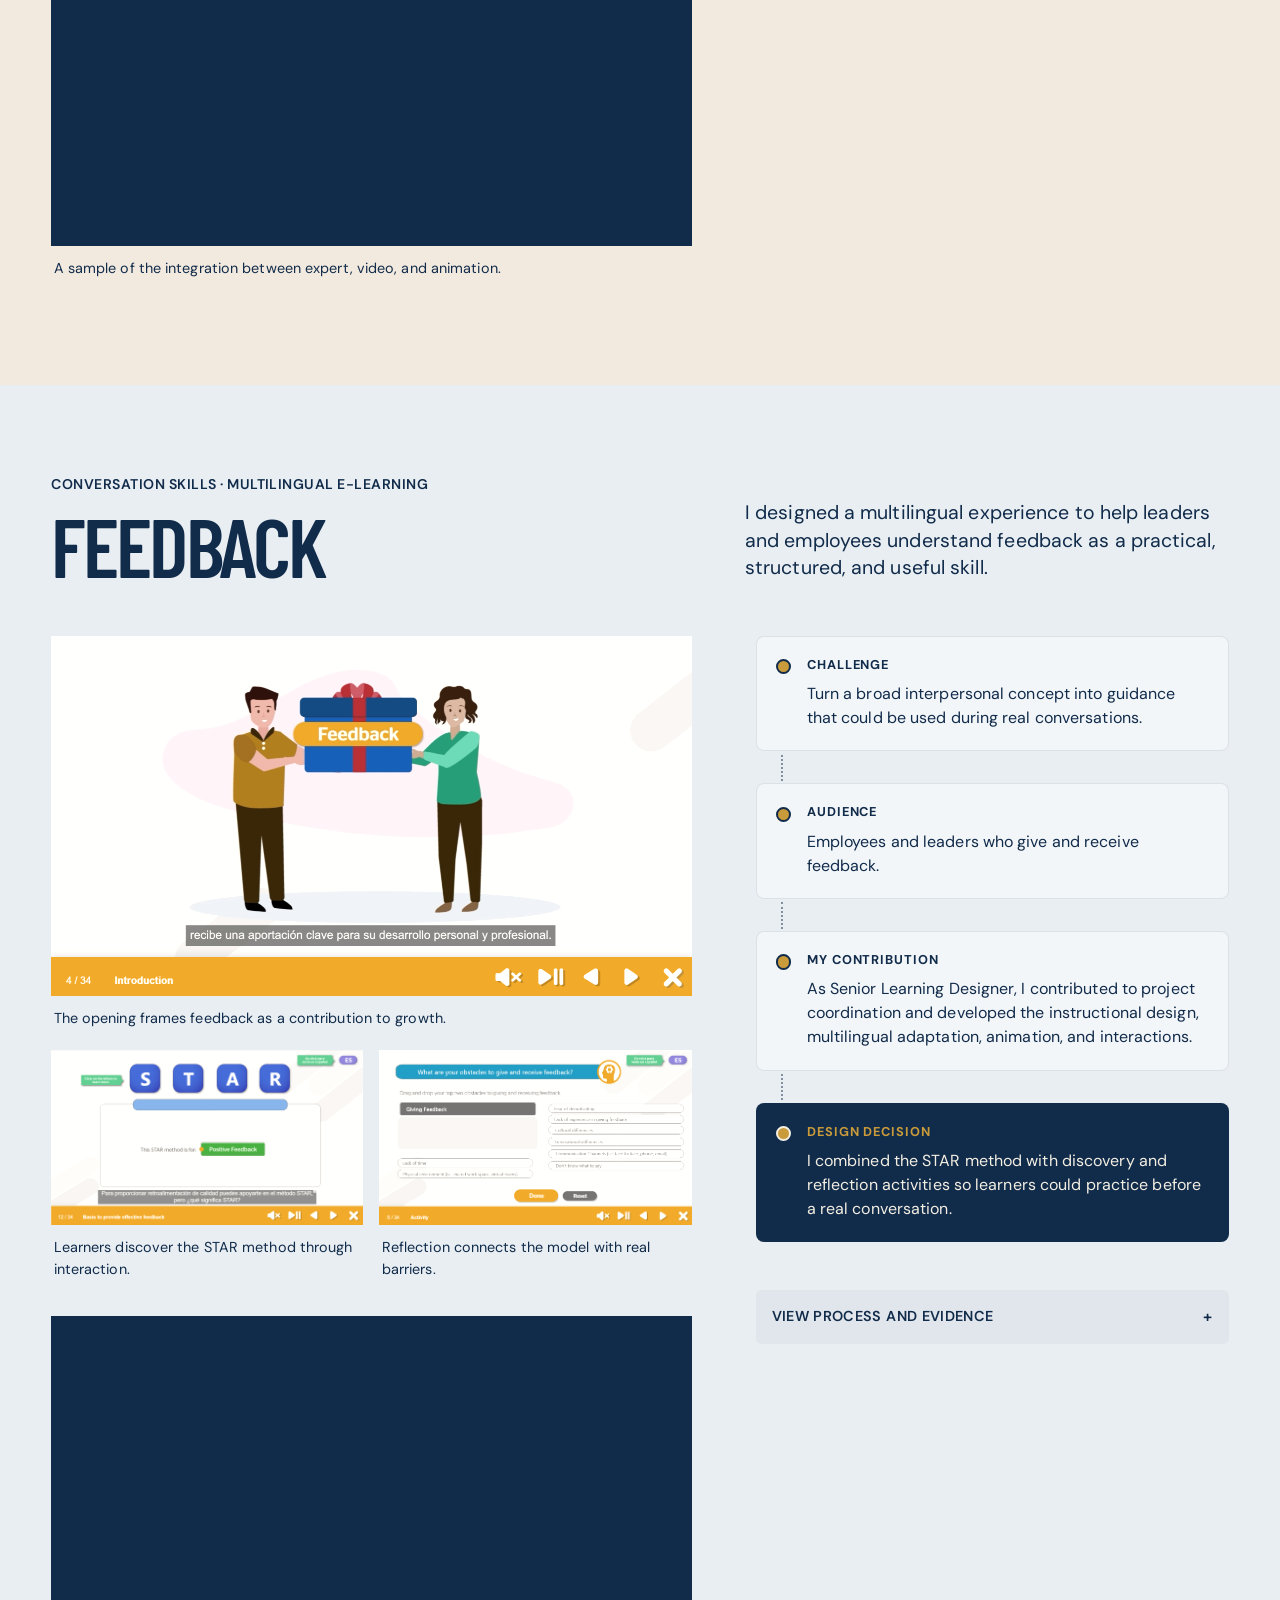
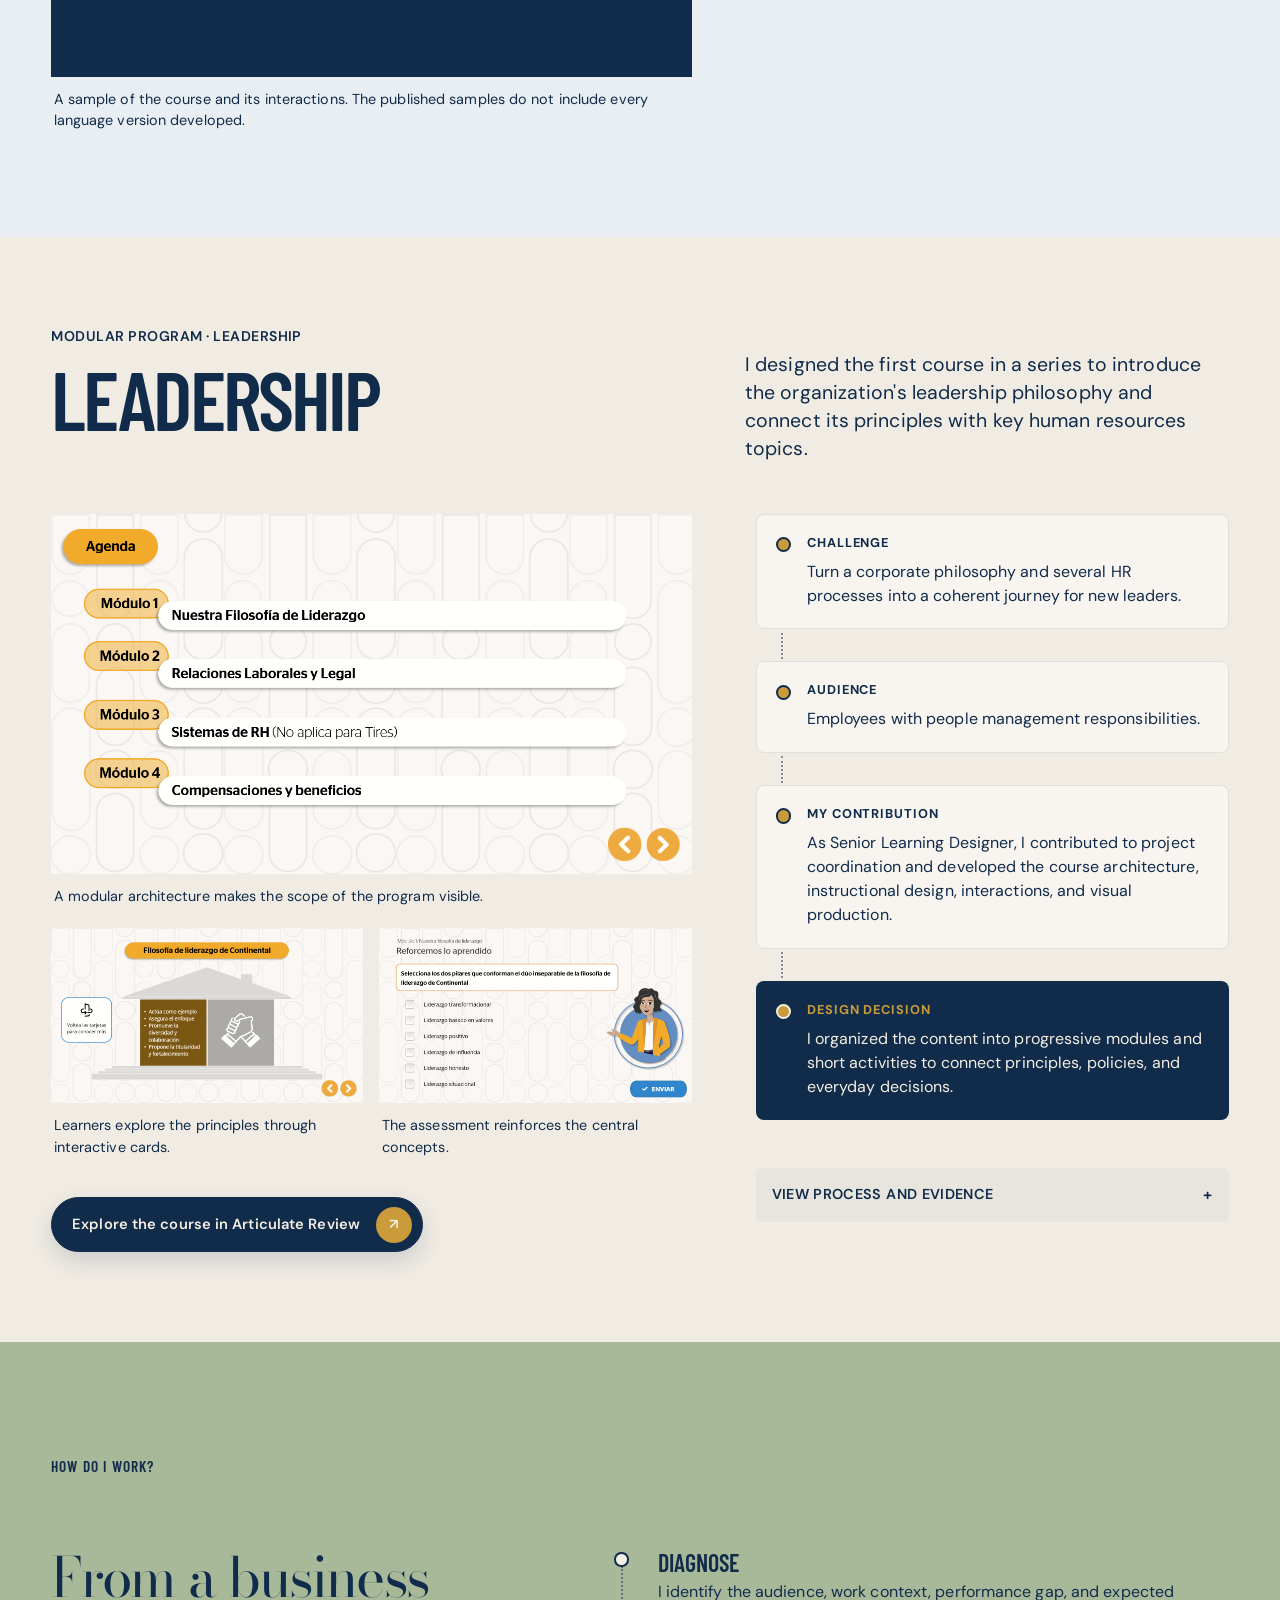
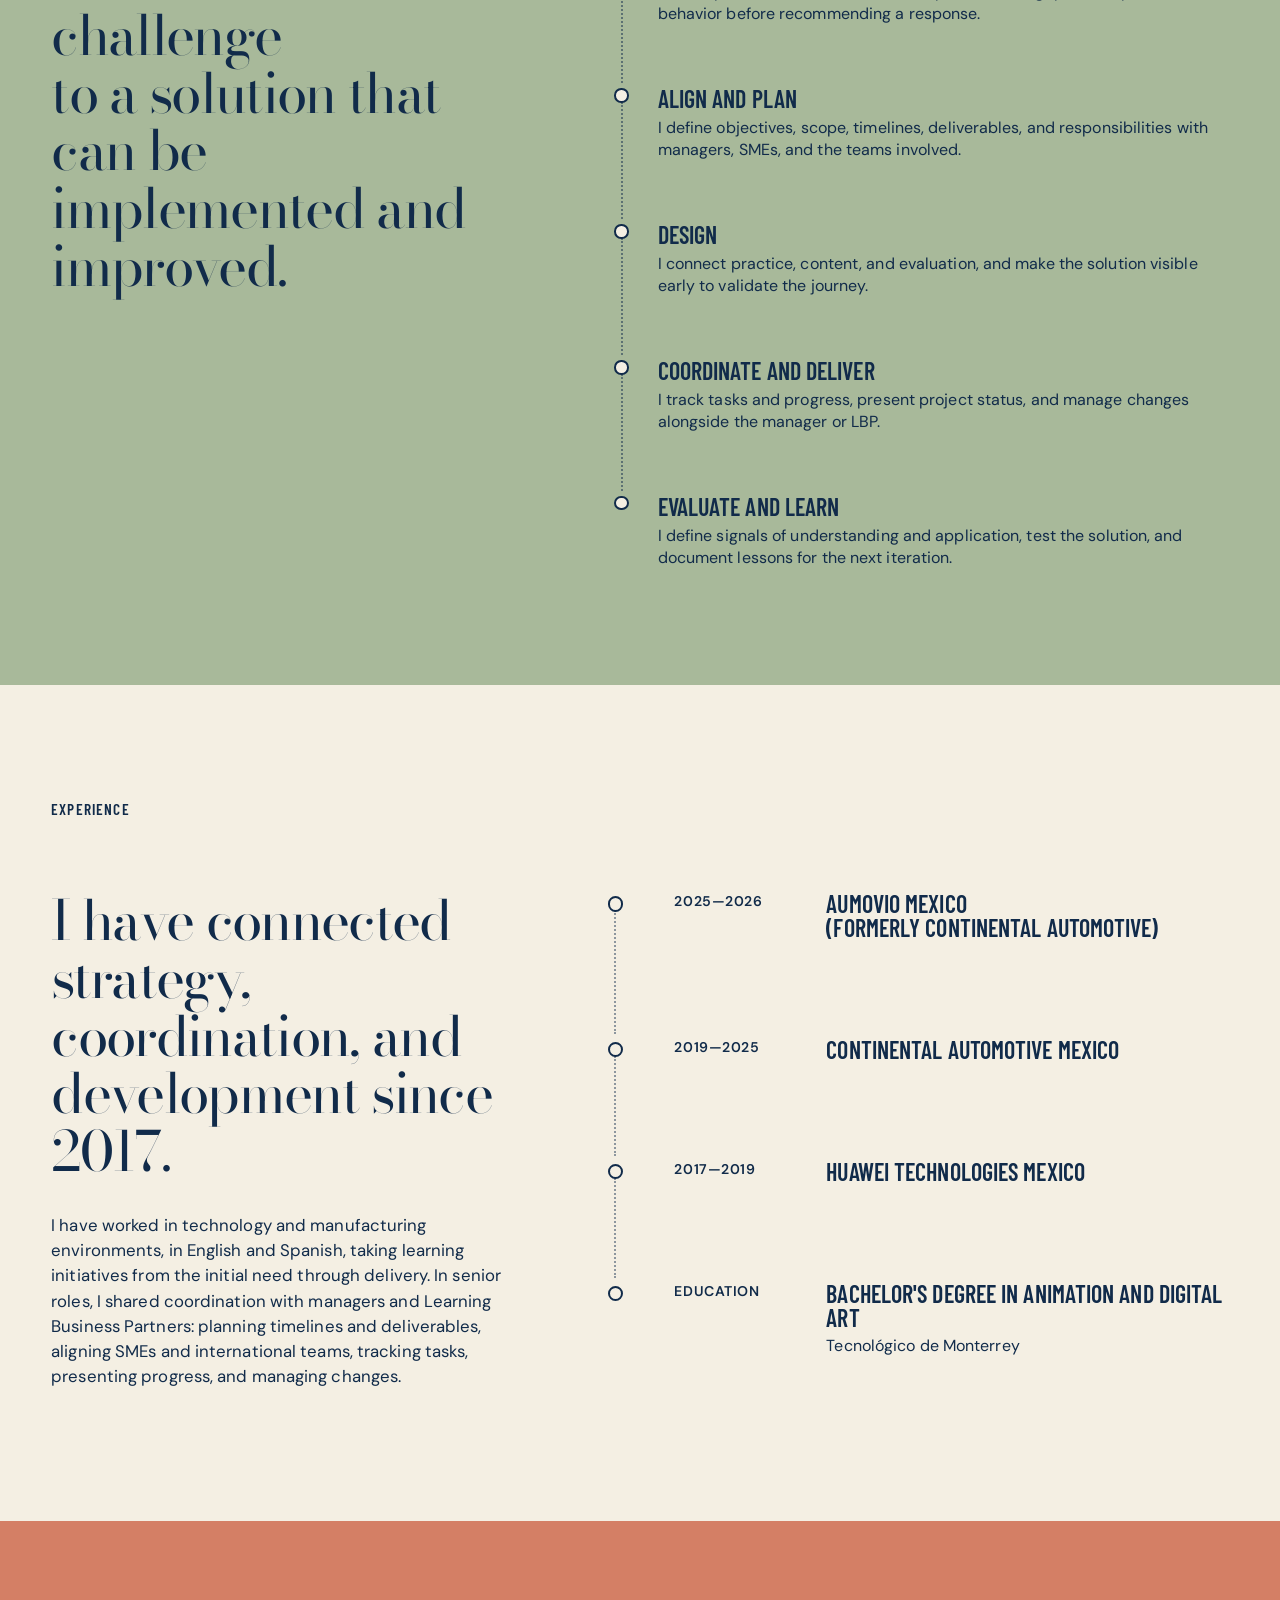
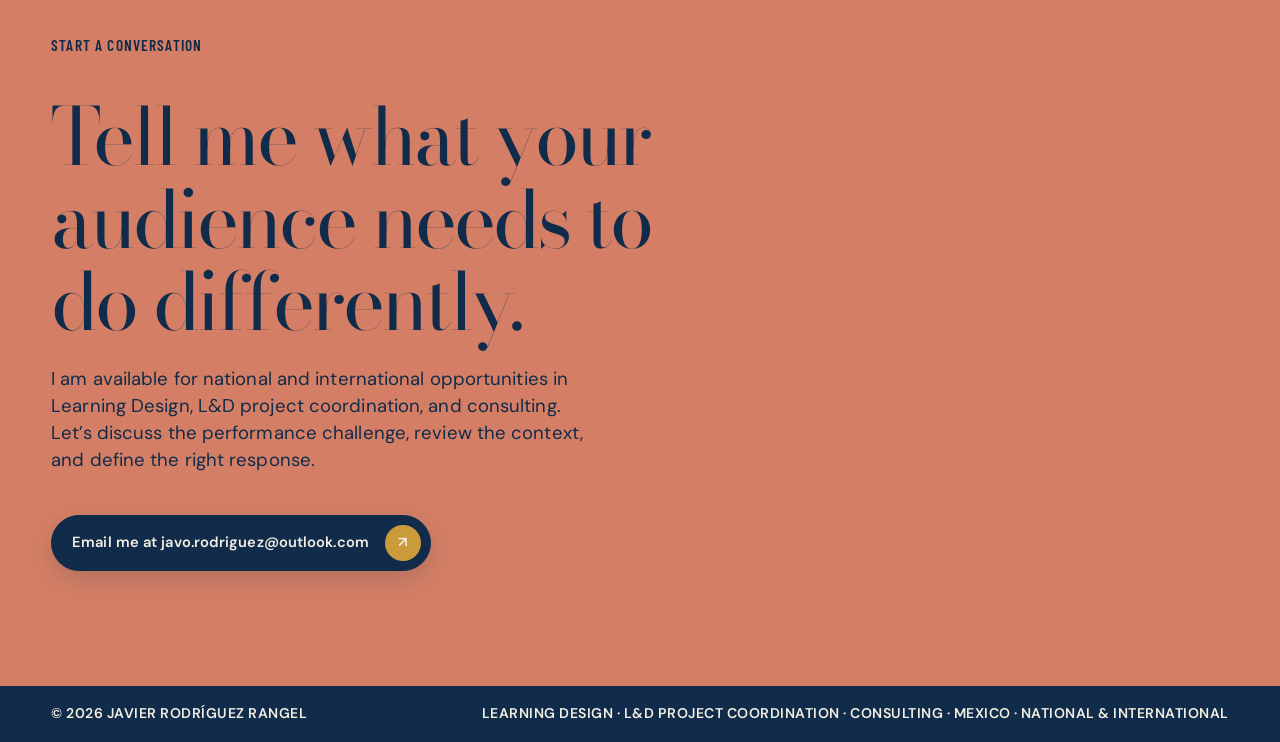
==== commit 14cd21b9: "Agregar animación del Hero con GSAP" ====
--- a/index.html
+++ b/index.html
@@ -11,31 +11,46 @@
     <link rel="preconnect" href="https://fonts.gstatic.com" crossorigin />
     <link href="https://fonts.googleapis.com/css2?family=Barlow+Condensed:ital,wght@0,500;0,600;0,700;1,600&amp;family=Bodoni+Moda:opsz,ital,wght@6..96,500;6..96,600;6..96,500i&amp;family=DM+Sans:opsz,wght@9..40,400;9..40,500;9..40,600;9..40,700&amp;display=swap" rel="stylesheet" />
     <link rel="stylesheet" href="styles.css" />
+    <script src="assets/vendor/gsap-3.12.5.min.js" defer></script>
     <script src="script.js" defer></script>
   </head>
   <body>
     <a class="skip-link" href="#content">Skip to content</a>
     <header class="site-header" data-header>
       <a class="wordmark" href="#home" aria-label="Home — Javier Rodríguez Rangel">JR<span>·</span></a>
-      <nav aria-label="Main navigation">
+      <button class="nav-toggle" type="button" aria-expanded="false" aria-controls="main-navigation"><span class="nav-toggle-label">Menu</span><span class="nav-toggle-icon" aria-hidden="true"></span></button>
+      <nav id="main-navigation" aria-label="Main navigation" data-navigation>
         <a href="#cases">Case studies</a>
         <a href="#process">Process</a>
         <a href="#experience">Experience</a>
       </nav>
       <div class="header-actions">
         <a class="language-switch" href="index-es.html" lang="es" hreflang="es" aria-label="Ver este portafolio en español">ES</a>
-        <a class="header-link" href="https://www.linkedin.com/in/javirodrigz/" target="_blank" rel="noreferrer">LinkedIn <span aria-hidden="true">↗</span></a>
+        <a class="header-link" href="https://www.linkedin.com/in/javirodrigz/" target="_blank" rel="noreferrer" aria-label="LinkedIn profile (opens in a new tab)"><svg viewBox="0 0 24 24" aria-hidden="true" focusable="false"><path d="M20.45 20.45h-3.56v-5.57c0-1.33-.03-3.04-1.85-3.04-1.85 0-2.14 1.45-2.14 2.94v5.67H9.34V9h3.42v1.56h.05c.48-.9 1.64-1.85 3.37-1.85 3.6 0 4.27 2.37 4.27 5.46v6.28ZM5.32 7.43a2.06 2.06 0 1 1 0-4.12 2.06 2.06 0 0 1 0 4.12ZM7.1 20.45H3.54V9H7.1v11.45Z"/></svg></a>
       </div>
     </header>
 
-    <main id="content">
+    <main id="content" tabindex="-1">
       <section class="hero section" id="home">
         <div class="hero-grid">
-          <h1><span class="headline-line">I turn performance challenges<br /> into learning</span><span class="headline-line">that changes what people <em>do</em>.</span></h1>
-          <div class="hero-intro">
-            <p>I am Javier Rodríguez Rangel. I design learning experiences and contribute to the coordination of L&amp;D projects, connecting performance needs, subject matter experts, and production teams.</p>
-            <p>I combine Learning Design, project coordination, and a consultative approach to take a need from diagnosis through delivery. I work in English and Spanish with corporate teams, and my background in animation and digital art helps me explain complex ideas clearly.</p>
-            <a class="text-link" href="#cases">Explore case studies <span aria-hidden="true">↓</span></a>
+          <div class="hero-copy">
+            <h1><span class="headline-line">I turn performance challenges<br /> into learning</span><span class="headline-line">that changes what people <em>do</em>.</span></h1>
+            <div class="hero-intro">
+              <p>I am Javier Rodríguez Rangel. I design learning experiences and contribute to the coordination of L&amp;D projects, connecting performance needs, subject matter experts, and production teams.</p>
+              <p>I combine Learning Design, project coordination, and a consultative approach to take a need from diagnosis through delivery. I work in English and Spanish with corporate teams, and my background in animation and digital art helps me explain complex ideas clearly.</p>
+              <a class="text-link" href="#cases">Explore case studies <span aria-hidden="true">↓</span></a>
+            </div>
+          </div>
+          <div class="hero-art" aria-hidden="true">
+            <div class="puzzle-shadow"></div>
+            <div class="puzzle-anchor">
+              <div class="puzzle-isometric" data-hero-puzzle>
+                <div class="puzzle-piece puzzle-piece--sage"><div class="puzzle-face"></div></div>
+                <div class="puzzle-piece puzzle-piece--paper"><div class="puzzle-face"></div></div>
+                <div class="puzzle-piece puzzle-piece--sky"><div class="puzzle-face"></div></div>
+                <div class="puzzle-piece puzzle-piece--gold"><div class="puzzle-face"></div></div>
+              </div>
+            </div>
           </div>
         </div>
       </section>
@@ -78,7 +93,7 @@
             <div class="case-story">
               <dl>
                 <div><dt>Challenge</dt><dd>Turn a broad regulatory requirement into relevant guidance for people working from home.</dd></div>
-                <div><dt>Audience</dt><dd>Employees working remotely.</dd></div>
+                <div><dt>Audience</dt><dd>Employees in Mexico working remotely.</dd></div>
                 <div><dt>My contribution</dt><dd>As Senior Learning Designer, I contributed to project coordination and developed the experience design, content structure, and visual production for the e-learning course.</dd></div>
                 <div><dt>Design decision</dt><dd>I organized the content around the realities of remote work so the regulation would feel recognizable and actionable.</dd></div>
               </dl>
@@ -96,8 +111,8 @@
             <div class="case-media">
               <figure class="media-featured"><img src="assets/masterclass/masterclass-menu.png" alt="Subject matter expert next to the agenda for a software architecture masterclass" loading="lazy" /><figcaption>The expert leads a structured experience, not an isolated recording.</figcaption></figure>
               <div class="media-grid">
-                <figure><img src="assets/masterclass/masterclass-graph1.png" alt="Diagram about industry trends and digitalization" loading="lazy" /><figcaption>Concepts are translated into visual maps.</figcaption></figure>
-                <figure><img src="assets/masterclass/masterclass-graph2.png" alt="Data visualization about the importance of software in industry" loading="lazy" /><figcaption>Data reinforces the expert's argument.</figcaption></figure>
+                <figure><img src="assets/masterclass/masterclass-graph1.png" alt="Visual map connecting trends across industries with their digitalization process" loading="lazy" /><figcaption>Concepts are translated into visual maps.</figcaption></figure>
+                <figure><img src="assets/masterclass/masterclass-graph2.png" alt="Chart highlighting the growing role of software in industry" loading="lazy" /><figcaption>Data reinforces the expert's argument.</figcaption></figure>
               </div>
               <div class="video-embed"><iframe src="https://player.vimeo.com/video/1049796288?dnt=1&amp;title=0&amp;byline=0&amp;portrait=0" title="Masterclass project video" loading="lazy" allow="autoplay; fullscreen; picture-in-picture" allowfullscreen></iframe></div>
               <p class="media-caption">A sample of the integration between expert, video, and animation.</p>
@@ -153,7 +168,7 @@
                 <figure><img src="assets/liderazgo/liderazgo-interaccion.png" alt="Interactive cards about Continental's leadership philosophy" loading="lazy" /><figcaption>Learners explore the principles through interactive cards.</figcaption></figure>
                 <figure><img src="assets/liderazgo/liderazgo-quiz.png" alt="Assessment question about the pillars of the leadership philosophy" loading="lazy" /><figcaption>The assessment reinforces the central concepts.</figcaption></figure>
               </div>
-              <a class="media-cta" href="https://360.articulate.com/review/content/f5d93720-f4d0-4642-a43a-aef7619f40c2/review" target="_blank" rel="noreferrer">Explore the course in Articulate Review <span aria-hidden="true">↗</span></a>
+              <a class="media-cta" href="https://360.articulate.com/review/content/f5d93720-f4d0-4642-a43a-aef7619f40c2/review" target="_blank" rel="noreferrer">Explore the course in Articulate Review <span aria-hidden="true">↗</span><span class="visually-hidden"> (opens in a new tab)</span></a>
             </div>
             <div class="case-story">
               <dl>
--- a/styles.css
+++ b/styles.css
@@ -21,62 +21,100 @@
 p, h1, h2, h3, dl, dd { margin-top: 0; }
 
 :focus-visible { outline: 3px solid var(--paper); outline-offset: 3px; box-shadow: 0 0 0 6px var(--ink); }
-
-.skip-link { position: absolute; left: -999px; }
-.skip-link:focus { left: 1rem; top: 1rem; z-index: 10; background: var(--ink); color: var(--paper); padding: 0.75rem 1rem; }
+main:focus-visible { outline: 0; box-shadow: none; }
+:where(a, button, summary, iframe, [tabindex]):focus { scroll-margin-block: 6rem; }
+
+.visually-hidden { position: absolute !important; width: 1px !important; height: 1px !important; padding: 0 !important; margin: -1px !important; overflow: hidden !important; clip: rect(0 0 0 0) !important; white-space: nowrap !important; border: 0 !important; }
+
+.skip-link { position: fixed; top: 1rem; left: 1rem; z-index: 10; padding: 0.75rem 1rem; background: var(--ink); color: var(--paper); transform: translateY(calc(-100% - 2rem)); }
+.skip-link:focus { transform: translateY(0); }
 .site-header { position: sticky; top: 0; z-index: 5; display: flex; align-items: center; justify-content: space-between; padding: 1rem 4vw; background: color-mix(in srgb, var(--paper) 96%, transparent); backdrop-filter: blur(12px); font: 600 0.92rem/1 var(--display); text-transform: uppercase; letter-spacing: 0.075em; }
 .site-header.is-scrolled { box-shadow: 0 8px 25px rgba(17, 43, 74, 0.1); }
 .wordmark { display: flex; align-items: center; gap: 0.15rem; font: 700 1.65rem/0.8 var(--display); text-decoration: none; letter-spacing: -0.03em; }
 .wordmark span { color: var(--gold); }
 nav { display: flex; gap: 1.8rem; }
+.nav-toggle { display: none; min-width: 2.75rem; min-height: 2.75rem; padding: 0.45rem 0.65rem; border: 1px solid var(--ink); background: transparent; color: var(--ink); font: 600 0.82rem/1 var(--display); letter-spacing: 0.06em; text-transform: uppercase; cursor: pointer; }
+.nav-toggle-icon { position: relative; width: 1.15rem; height: 0.75rem; margin-left: 0.5rem; border-top: 2px solid currentColor; border-bottom: 2px solid currentColor; }
+.nav-toggle-icon::after { content: ""; position: absolute; top: 50%; left: 0; width: 100%; border-top: 2px solid currentColor; transform: translateY(-50%); }
+.nav-toggle[aria-expanded="true"] .nav-toggle-icon { border: 0; }
+.nav-toggle[aria-expanded="true"] .nav-toggle-icon::before, .nav-toggle[aria-expanded="true"] .nav-toggle-icon::after { content: ""; position: absolute; top: 50%; left: 0; width: 100%; border-top: 2px solid currentColor; transform: rotate(45deg); }
+.nav-toggle[aria-expanded="true"] .nav-toggle-icon::after { transform: rotate(-45deg); }
 .header-actions { display: flex; align-items: center; gap: 1.2rem; }
 nav a, .header-link, .language-switch, .text-link { min-height: 2.75rem; display: inline-flex; align-items: center; text-decoration: none; }
 .language-switch { display: grid; place-items: center; min-width: 2.35rem; min-height: 2.35rem; border: 1px solid var(--ink); border-radius: 0; letter-spacing: 0.04em; }
 .language-switch:hover { background: var(--ink); color: var(--paper); }
-nav a:hover, .header-link:hover, .text-link:hover, .inline-link:hover { text-decoration: underline; text-underline-offset: 0.3em; }
+.header-link { justify-content: center; width: 2.75rem; height: 2.75rem; border-radius: 50%; }
+.header-link svg { width: 1.3rem; height: 1.3rem; fill: currentColor; }
+.header-link:hover { background: var(--ink); color: var(--paper); text-decoration: none; }
+nav a:hover, .text-link:hover, .inline-link:hover { text-decoration: underline; text-underline-offset: 0.3em; }
 
 .section { padding: clamp(4.5rem, 9vw, 9rem) 4vw; }
 .eyebrow { margin: 0; font: 600 0.96rem/1.3 var(--display); letter-spacing: 0.075em; text-transform: uppercase; }
 
-.hero { display: flex; flex-direction: column; justify-content: center; gap: 2rem; }
-.hero-grid { display: block; }
+.hero {
+  position: relative;
+  z-index: 1;
+  display: flex;
+  flex-direction: column;
+  justify-content: center;
+  gap: 2rem;
+  overflow: hidden;
+  background:
+    radial-gradient(circle at 72% 74%, rgba(51, 132, 218, 0.78) 0%, rgba(22, 83, 148, 0.58) 24%, rgba(17, 43, 74, 0) 54%),
+    radial-gradient(ellipse at 52% 32%, #1a4b7e 0%, var(--ink) 48%, #07182d 100%);
+  color: var(--paper);
+}
+.hero-grid { position: relative; display: grid; grid-template-columns: minmax(0, 1.2fr) minmax(0, 1fr); gap: 3vw; align-items: center; }
+.hero-copy { position: relative; z-index: 2; min-width: 0; }
+.hero-art { position: relative; z-index: 3; align-self: stretch; min-width: 0; min-height: 22rem; pointer-events: none; }
+.puzzle-anchor { position: absolute; top: 65%; left: 60%; width: 300px; height: 300px; transform: translate(-50%, -50%) scale(.9); }
+.puzzle-isometric { position: absolute; inset: 0; width: 300px; height: 300px; transform: matrix(.8660254, .5, -.8660254, .5, 0, 0); transform-origin: 150px 150px; }
+.puzzle-piece, .puzzle-face { position: absolute; inset: 0; width: 300px; height: 300px; }
+.puzzle-piece { filter: drop-shadow(.75px 0 0 var(--ink)) drop-shadow(-.75px 0 0 var(--ink)) drop-shadow(0 .75px 0 var(--ink)) drop-shadow(0 -.75px 0 var(--ink)); }
+.puzzle-face { background: var(--piece-color); clip-path: var(--piece-shape); }
+.puzzle-face--depth { background: color-mix(in srgb, var(--piece-color) 65%, var(--ink)); }
+.puzzle-piece--sage { --piece-color: var(--acid); --piece-shape: path('M 36 0 H 150 V 50 C 175 35 180 88 150 85 V 150 H 100 C 115 175 62 180 65 150 H 0 V 36 Q 0 0 36 0 Z'); }
+.puzzle-piece--paper { --piece-color: var(--paper); --piece-shape: path('M 150 0 H 264 Q 300 0 300 36 V 150 H 250 C 265 125 212 120 215 150 H 150 V 85 C 180 88 175 35 150 50 Z'); }
+.puzzle-piece--sky { --piece-color: var(--sky); --piece-shape: path('M 0 150 H 65 C 62 180 115 175 100 150 H 150 V 215 C 125 200 120 253 150 250 V 300 H 36 Q 0 300 0 264 Z'); }
+.puzzle-piece--gold { --piece-color: var(--gold); --piece-shape: path('M 150 150 H 215 C 212 120 265 125 250 150 H 300 V 264 Q 300 300 264 300 H 150 V 250 C 120 253 125 200 150 215 Z'); }
+.puzzle-shadow { position: absolute; top: calc(65% + 5rem); left: 60%; width: min(90%, 23rem); height: 4rem; transform: translateX(-50%); border-radius: 50%; background: var(--paper); opacity: .11; filter: blur(18px); }
 h1 { max-width: 18ch; margin-bottom: 0; font-family: var(--display); font-size: clamp(2.8rem, 4.6vw, 4.8rem); letter-spacing: -0.035em; line-height: 0.98; font-weight: 600; text-transform: uppercase; }
 h1 em { font-family: var(--serif); font-weight: 500; }
 .headline-line { display: block; }
 .hero-intro { max-width: 50rem; margin-top: 2.25rem; font-size: 1.08rem; line-height: 1.48; }
 .hero-intro p + p { margin-top: 1rem; }
 .text-link { gap: 0.6rem; margin-top: 1.3rem; font: 600 0.88rem/1.35 var(--sans); letter-spacing: 0.045em; text-transform: uppercase; }
-.value { background: var(--ink); color: var(--paper); }
+.value { background: var(--sky); color: var(--ink); }
 .section-heading { margin-bottom: 5rem; }
 .section-heading h2 { max-width: none; margin: 1.5rem 0 0; font: clamp(2.3rem, 4.7vw, 4.8rem)/1.05 var(--serif); letter-spacing: -0.032em; }
 .section-heading h2 .headline-line:first-child { white-space: nowrap; }
 .value-grid { display: grid; grid-template-columns: repeat(4, 1fr); gap: 1rem; }
-.value-grid article { min-height: 22rem; display: flex; flex-direction: column; align-items: flex-start; justify-content: flex-start; padding: 2rem 1.75rem; background: rgba(244, 239, 227, 0.075); border-radius: 0.4rem; text-align: left; }
+.value-grid article { min-height: 22rem; display: flex; flex-direction: column; align-items: flex-start; justify-content: flex-start; padding: 2rem 1.75rem; background: color-mix(in srgb, var(--paper) 62%, var(--sky)); border: 1px solid rgba(17, 43, 74, 0.1); border-radius: 0.4rem; text-align: left; }
 .has-reveal .value-grid article { opacity: 0; transform: translateY(1.25rem); transition: opacity 900ms ease, transform 900ms cubic-bezier(0.22, 1, 0.36, 1); }
 .has-reveal .value-grid article:nth-child(2) { transition-delay: 320ms; }
 .has-reveal .value-grid article:nth-child(3) { transition-delay: 640ms; }
 .has-reveal .value-grid article:nth-child(4) { transition-delay: 960ms; }
 .has-reveal .value-grid article.is-visible { opacity: 1; transform: translateY(0); }
-.value-icon { display: block; width: 3rem; height: 3rem; margin-bottom: 2rem; color: var(--gold); }
+.value-icon { display: block; width: 3rem; height: 3rem; margin-bottom: 2rem; color: var(--ink); }
 .value-icon svg { display: block; width: 100%; height: 100%; fill: none; stroke: currentColor; stroke-width: 2; stroke-linecap: round; stroke-linejoin: round; }
 .value-grid h3 { min-height: 2em; margin: 0 0 1rem; font: 600 1.75rem/1.02 var(--display); letter-spacing: 0.01em; text-transform: uppercase; }
-.value-grid p { max-width: 16rem; margin-bottom: 0; line-height: 1.48; color: rgba(244, 239, 227, 0.78); }
-
-.cases { padding-top: clamp(5rem, 9vw, 9rem); }
+.value-grid p { max-width: 16rem; margin-bottom: 0; line-height: 1.48; color: rgba(17, 43, 74, 0.82); }
+
+.cases { padding-top: clamp(5rem, 9vw, 9rem); padding-bottom: 0; background: var(--paper); }
 .cases-intro { margin-bottom: 7rem; }
 .cases-intro h2 { max-width: 15ch; margin: 1.5rem 0 0; font: clamp(3rem, 5vw, 5.25rem)/1.04 var(--serif); letter-spacing: -0.035em; }
 .cases-intro > p:last-child { max-width: 42rem; margin: 2rem 0 0; line-height: 1.5; }
-.case { position: relative; margin: 0 -2vw 3rem; padding: clamp(2rem, 4vw, 4rem); background: var(--case-tint); border-radius: 0.75rem; }
+.case { position: relative; margin: 0 -4vw; padding: clamp(4rem, 7vw, 7rem) 4vw; background: var(--case-tint); }
 .case--remote { --case-tint: #edf1eb; --case-surface: #f8faf7; }
 .case--masterclass { --case-tint: #f3eadf; --case-surface: #fcf8f2; }
 .case--feedback { --case-tint: #e8eef2; --case-surface: #f6f9fb; }
 .case--leadership { --case-tint: #f0ece4; --case-surface: #faf8f3; }
-.case-header { display: grid; grid-template-columns: 1.1fr 0.9fr; gap: 8vw; padding: 3.3rem 0 3rem; }
+.case-header { display: grid; grid-template-columns: 1.1fr 0.9fr; gap: 8vw; padding: 0 0 clamp(2.5rem, 4vw, 4rem); }
 .project-type { margin-bottom: 0.8rem; font: 600 0.88rem/1.35 var(--sans); letter-spacing: 0.035em; text-transform: uppercase; }
 .case-header h3 { margin: 0; font: 600 clamp(3.7rem, 6.5vw, 6.75rem)/0.94 var(--display); letter-spacing: -0.035em; text-transform: uppercase; }
-.case-header > p { max-width: 34rem; margin: 1.5rem 4rem 0 0; font-size: 1.22rem; line-height: 1.43; }
-.case-body { display: grid; grid-template-columns: 1.15fr 0.85fr; align-items: start; overflow: clip; background: var(--case-surface); border-radius: 0.5rem; box-shadow: 0 1rem 3rem rgba(17, 43, 74, 0.1); }
-.case-media { min-width: 0; padding: 1rem; background: color-mix(in srgb, var(--case-tint) 84%, var(--case-surface)); }
+.case-header > p { max-width: 34rem; margin: 1.5rem 0 0; font-size: 1.22rem; line-height: 1.43; }
+.case-body { display: grid; grid-template-columns: 1.15fr 0.85fr; align-items: start; gap: clamp(2rem, 5vw, 6rem); background: transparent; }
+.case-media { min-width: 0; padding: 0; background: transparent; }
 .case-media figure { margin: 0; }
 .case-media img { display: block; width: 100%; height: auto; filter: saturate(0.78) contrast(1.04) sepia(0.06); transition: filter 220ms ease, transform 220ms ease; }
 .case-media figure:hover img { filter: saturate(1) contrast(1); transform: scale(1.01); }
@@ -86,13 +124,21 @@
 .media-grid img { aspect-ratio: 16 / 9; object-fit: cover; }
 .video-embed { position: relative; aspect-ratio: 16 / 9; margin-top: 1.25rem; overflow: hidden; background: var(--ink); }
 .video-embed iframe { position: absolute; inset: 0; width: 100%; height: 100%; border: 0; }
-.media-cta { display: flex; align-items: center; justify-content: space-between; gap: 1rem; min-height: 3rem; margin-top: 1.25rem; padding: 1rem 1.1rem; background: var(--ink); color: var(--paper); font: 600 0.88rem/1.3 var(--sans); text-decoration: none; text-transform: uppercase; letter-spacing: 0.04em; }
-.media-cta:hover { background: var(--gold); color: var(--ink); }
-.case-story { position: sticky; top: 5rem; display: flex; flex-direction: column; justify-content: space-between; padding: 2.2rem; }
-dl { margin-bottom: 3rem; }
-dl > div { display: grid; grid-template-columns: 8rem 1fr; gap: 1rem; padding: 0.9rem 0; }
-dt { font: 600 0.88rem/1.35 var(--sans); letter-spacing: 0.035em; text-transform: uppercase; }
-dd { margin: 0; line-height: 1.46; }
+.media-cta, .button { display: inline-flex; align-items: center; gap: 1rem; width: fit-content; max-width: 100%; min-height: 3.25rem; margin-top: 1.4rem; padding: 0.55rem 0.6rem 0.55rem 1.25rem; background: var(--ink); color: var(--paper); border: 1px solid var(--ink); border-radius: 999px; font: 600 0.92rem/1.3 var(--sans); text-align: left; text-decoration: none; box-shadow: 0 0.55rem 1.4rem rgba(17, 43, 74, 0.16); }
+.media-cta span[aria-hidden="true"], .button span[aria-hidden="true"] { flex: 0 0 auto; display: grid; place-items: center; width: 2.25rem; height: 2.25rem; background: var(--gold); border-radius: 50%; transition: transform 180ms ease; }
+.media-cta:hover, .button:hover { background: var(--gold); color: var(--ink); border-color: var(--gold); }
+.media-cta:hover span[aria-hidden="true"], .button:hover span[aria-hidden="true"] { transform: translate(2px, -2px); }
+.case-story { position: sticky; top: 5rem; display: flex; flex-direction: column; justify-content: space-between; padding: 0; }
+dl { display: grid; gap: 2rem; margin-bottom: 3rem; }
+dl > div { position: relative; display: block; padding: 1.25rem 1.35rem 1.35rem 3.2rem; background: color-mix(in srgb, var(--case-surface) 76%, transparent); border-radius: 0.5rem; box-shadow: inset 0 0 0 1px rgba(17, 43, 74, 0.1); }
+dl > div::before { content: ""; position: absolute; top: 1.45rem; left: 1.25rem; width: 0.72rem; height: 0.72rem; background: var(--gold); border: 2px solid var(--ink); border-radius: 50%; }
+dl > div::after { content: ""; position: absolute; top: calc(100% + 0.2rem); left: 1.59rem; height: 1.65rem; border-left: 2px dotted rgba(17, 43, 74, 0.48); }
+dl > div:last-child { background: var(--ink); color: var(--paper); box-shadow: none; }
+dl > div:last-child::before { border-color: var(--paper); }
+dl > div:last-child::after { display: none; }
+dt { margin-bottom: 0.55rem; font: 700 0.8rem/1.35 var(--sans); letter-spacing: 0.075em; text-transform: uppercase; }
+dl > div:last-child dt { color: var(--gold); }
+dd { margin: 0; font-size: 1rem; line-height: 1.5; }
 details { padding: 0 1rem; background: color-mix(in srgb, var(--case-tint) 78%, var(--ink) 4%); border-radius: 0.35rem; }
 summary { display: flex; justify-content: space-between; align-items: center; min-height: 3rem; padding: 1rem 0; cursor: pointer; font: 600 0.9rem/1.35 var(--sans); letter-spacing: 0.025em; text-transform: uppercase; list-style: none; }
 summary::-webkit-details-marker { display: none; }
@@ -112,7 +158,7 @@
 .process ol li::after { content: ""; position: absolute; top: 1.05rem; bottom: 0.15rem; left: 0.39rem; border-left: 2px dotted rgba(17, 43, 74, 0.5); }
 .process ol li:last-child::after { display: none; }
 .process ol > li > span { position: relative; z-index: 1; width: 0.9rem; height: 0.9rem; margin-top: 0.2rem; background: var(--paper); border: 2px solid var(--ink); border-radius: 50%; }
-.process ol li div { padding: 0.15rem 0 1.5rem; border-bottom: 1px solid rgba(17, 43, 74, 0.28); }
+.process ol li div { padding: 0.15rem 0 1.5rem; }
 .process ol li:last-child div { padding-bottom: 0; border-bottom: 0; }
 .experience ol { display: grid; gap: 0; padding-left: 2.25rem; }
 .experience ol li { position: relative; display: grid; grid-template-columns: 8rem 1fr; gap: 1.5rem; padding: 0 0 2.75rem 1.5rem; }
@@ -129,22 +175,28 @@
 .contact { min-height: 78vh; display: flex; flex-direction: column; justify-content: center; align-items: flex-start; background: var(--coral); }
 .contact h2 { max-width: 14ch; margin: 2.5rem 0 1.4rem; font: clamp(3.2rem, 6.2vw, 6.5rem)/1.04 var(--serif); letter-spacing: -0.038em; }
 .contact > p:not(.eyebrow) { max-width: 34rem; font-size: 1.16rem; line-height: 1.45; }
-.button { display: inline-flex; align-items: center; gap: 1rem; min-height: 3.25rem; margin-top: 1.4rem; padding: 0.55rem 0.6rem 0.55rem 1.25rem; background: var(--paper); color: var(--ink); border-radius: 999px; font: 600 0.92rem var(--sans); text-decoration: none; }
-.button span { display: grid; place-items: center; width: 2.25rem; height: 2.25rem; background: var(--gold); border-radius: 50%; transition: transform 180ms ease; }
-.button:hover { background: var(--ink); color: var(--paper); }
-.button:hover span { transform: translate(2px, -2px); }
 footer { display: flex; justify-content: space-between; padding: 1.1rem 4vw; background: var(--ink); color: var(--paper); font: 600 0.88rem/1.5 var(--sans); letter-spacing: 0.035em; text-transform: uppercase; }
 
 @media (max-width: 1050px) {
+  .puzzle-anchor { transform: translate(-50%, -50%) scale(.78); }
   .value-grid { grid-template-columns: 1fr 1fr; }
   .process-grid, .experience-grid { grid-template-columns: 1fr; gap: 2.5rem; }
 }
 
 @media (max-width: 720px) {
-  .site-header { padding: 1rem 5vw; }
-  nav { display: none; }
+  .site-header { flex-wrap: wrap; padding: 1rem 5vw; }
+  .js .nav-toggle { display: inline-flex; align-items: center; justify-content: center; order: 2; margin-left: auto; }
+  .header-actions { order: 3; }
+  nav[data-navigation] { order: 4; flex: 1 0 100%; padding-top: 0.8rem; }
+  .js nav[data-navigation] { display: none; }
+  .js nav[data-navigation].is-open { display: flex; flex-direction: column; gap: 0; }
+  .js nav[data-navigation].is-open a { min-height: 3rem; border-top: 1px solid var(--line); }
   .section { padding: 4.5rem 5vw; }
   .hero { min-height: auto; }
+  .hero-art { min-height: 19rem; }
+  .hero-art { overflow: clip; }
+  .puzzle-anchor { top: 55%; left: 50%; transform: translate(-50%, -50%) scale(.65); }
+  .puzzle-shadow { top: 73%; left: 50%; width: min(80%, 18rem); height: 2.5rem; }
   .hero-grid, .case-header, .case-body, .process-grid, .experience-grid { grid-template-columns: 1fr; gap: 2.5rem; }
   .hero-intro { font-size: 1rem; }
   h1 { max-width: 100%; font-size: clamp(2.35rem, 12vw, 3.35rem); overflow-wrap: normal; word-break: normal; }
@@ -152,14 +204,13 @@
   .value-grid { grid-template-columns: 1fr; }
   .value-grid article { min-height: 20rem; }
   .cases-intro { margin-bottom: 5rem; }
-  .case { margin: 0 0 2rem; padding: 1.25rem; }
+  .case { margin: 0 -5vw; padding: 4.5rem 5vw; }
+  .case-header { padding-bottom: 2.5rem; }
   .case-header > p { margin: 0; font-size: 1.05rem; }
   .case-header h3 { font-size: clamp(2.65rem, 11vw, 3.35rem); overflow-wrap: normal; word-break: normal; }
   .case-media { border-right: 0; }
   .media-grid { grid-template-columns: 1fr; }
-  .case-story { padding: 1.3rem; }
   .case-story { position: static; }
-  dl > div { grid-template-columns: 1fr; gap: 0.5rem; }
   .detail-grid { grid-template-columns: 1fr; }
   .process h2, .experience h2 { max-width: 14ch; }
   .experience ol li { grid-template-columns: 1fr; gap: 0.5rem; }
@@ -169,6 +220,10 @@
   footer { flex-direction: column; gap: 0.5rem; overflow-wrap: anywhere; }
 }
 
+@media (max-width: 420px) {
+  .puzzle-anchor { transform: translate(-50%, -50%) scale(.45); }
+}
+
 @media (prefers-reduced-motion: reduce) {
   html { scroll-behavior: auto; }
   *, *::before, *::after { scroll-behavior: auto !important; transition-duration: 0.01ms !important; animation-duration: 0.01ms !important; animation-iteration-count: 1 !important; }
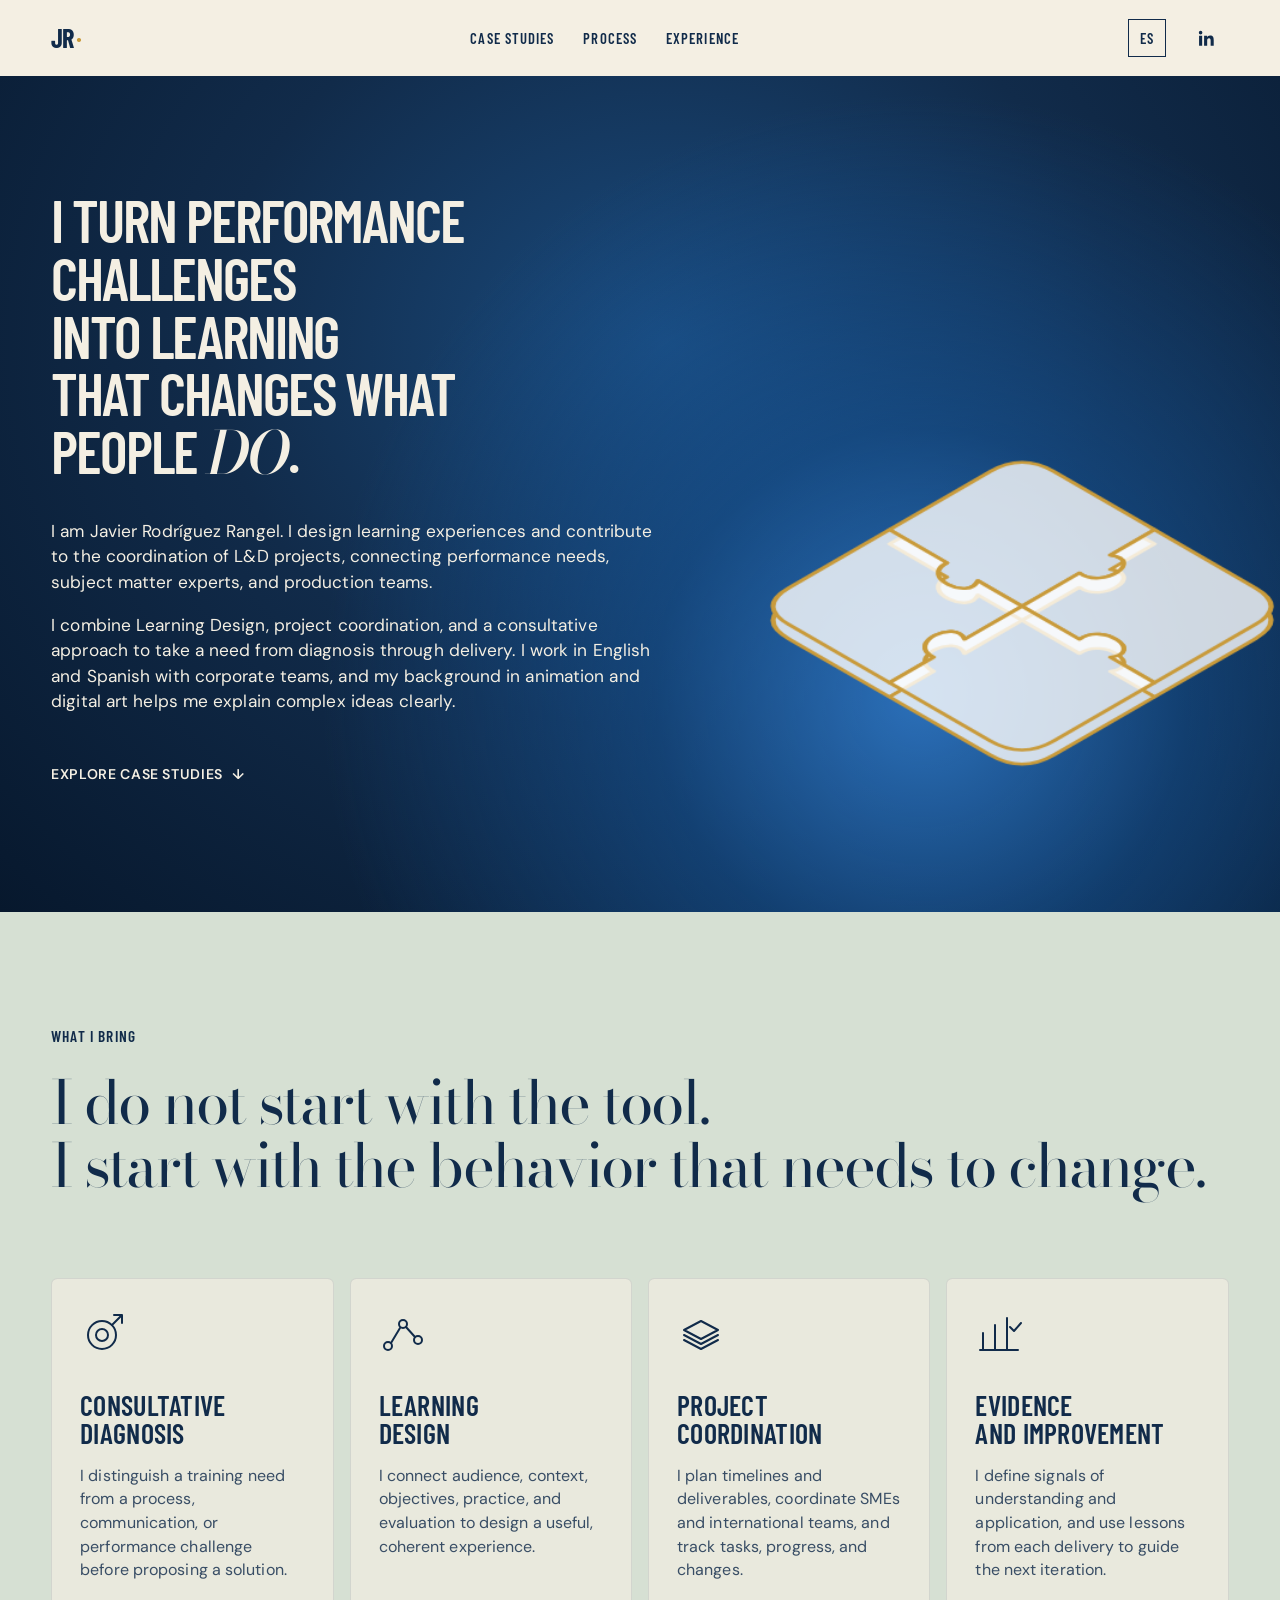
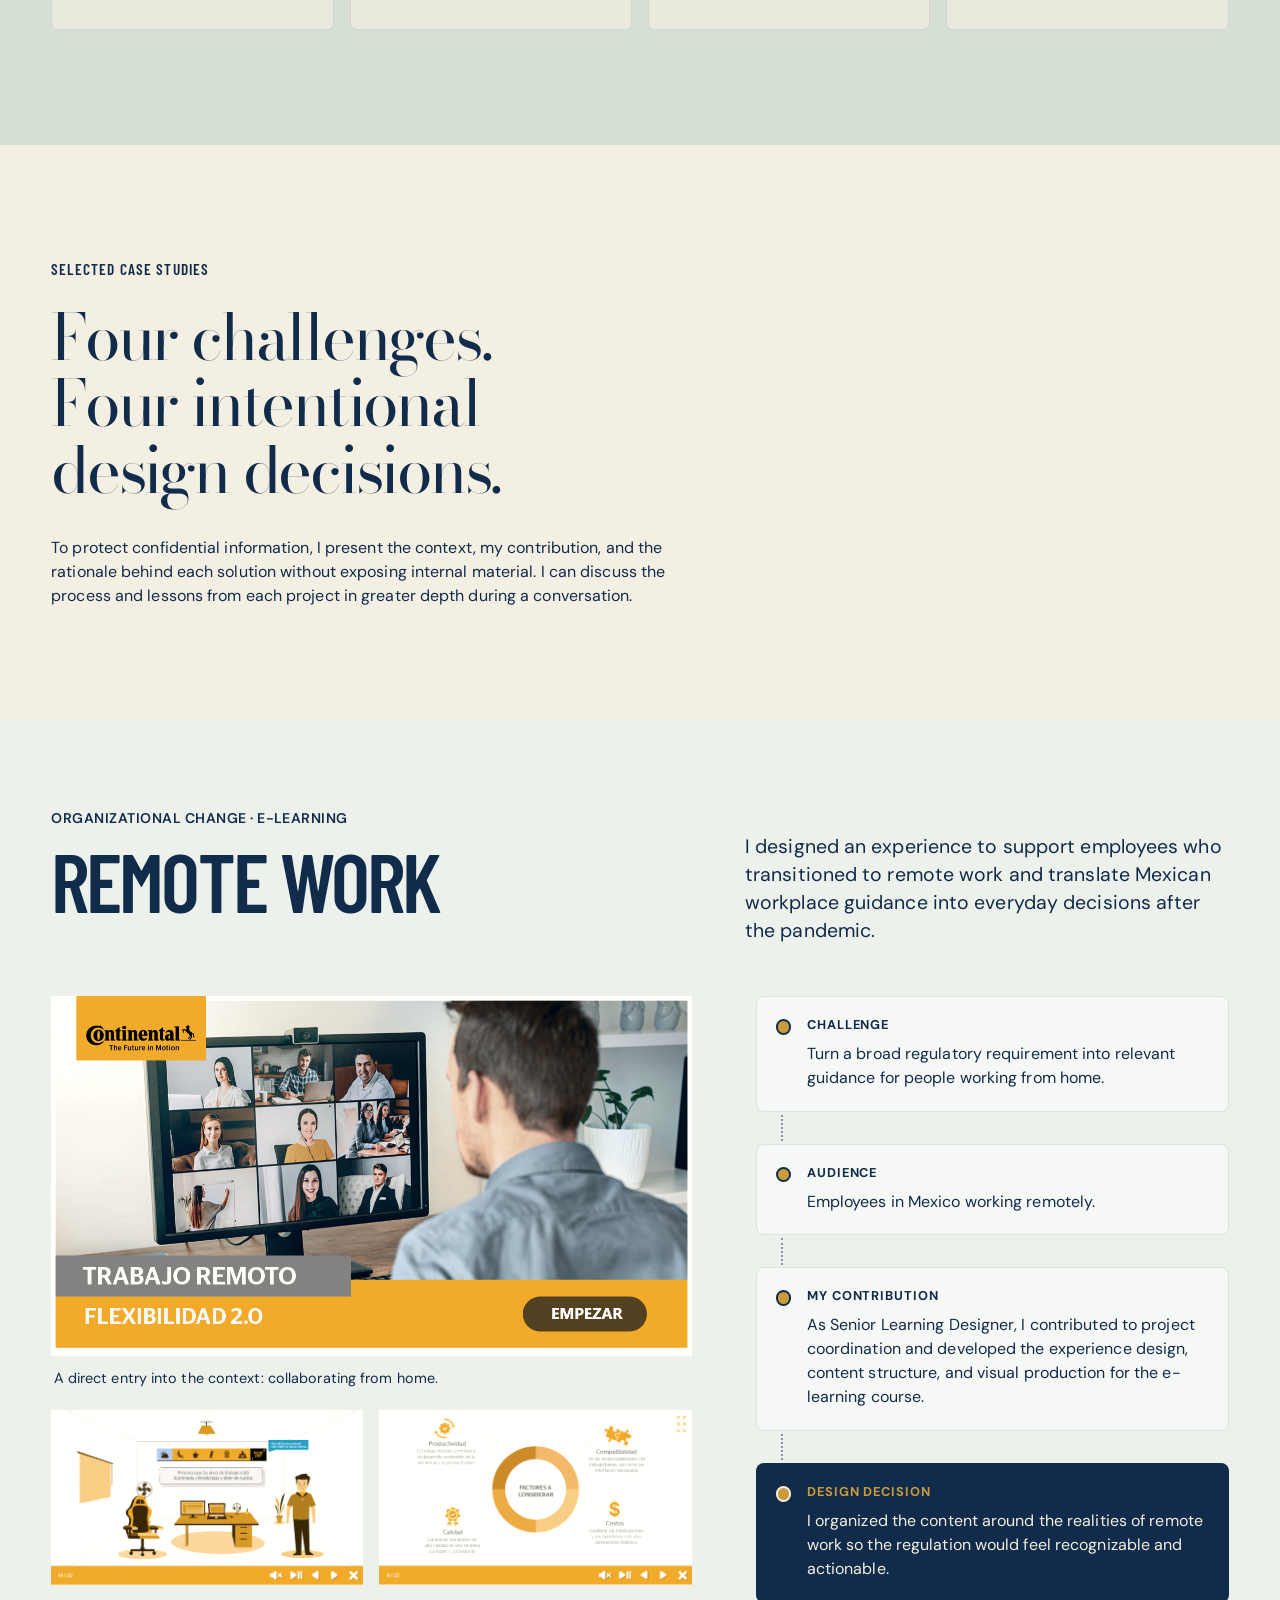
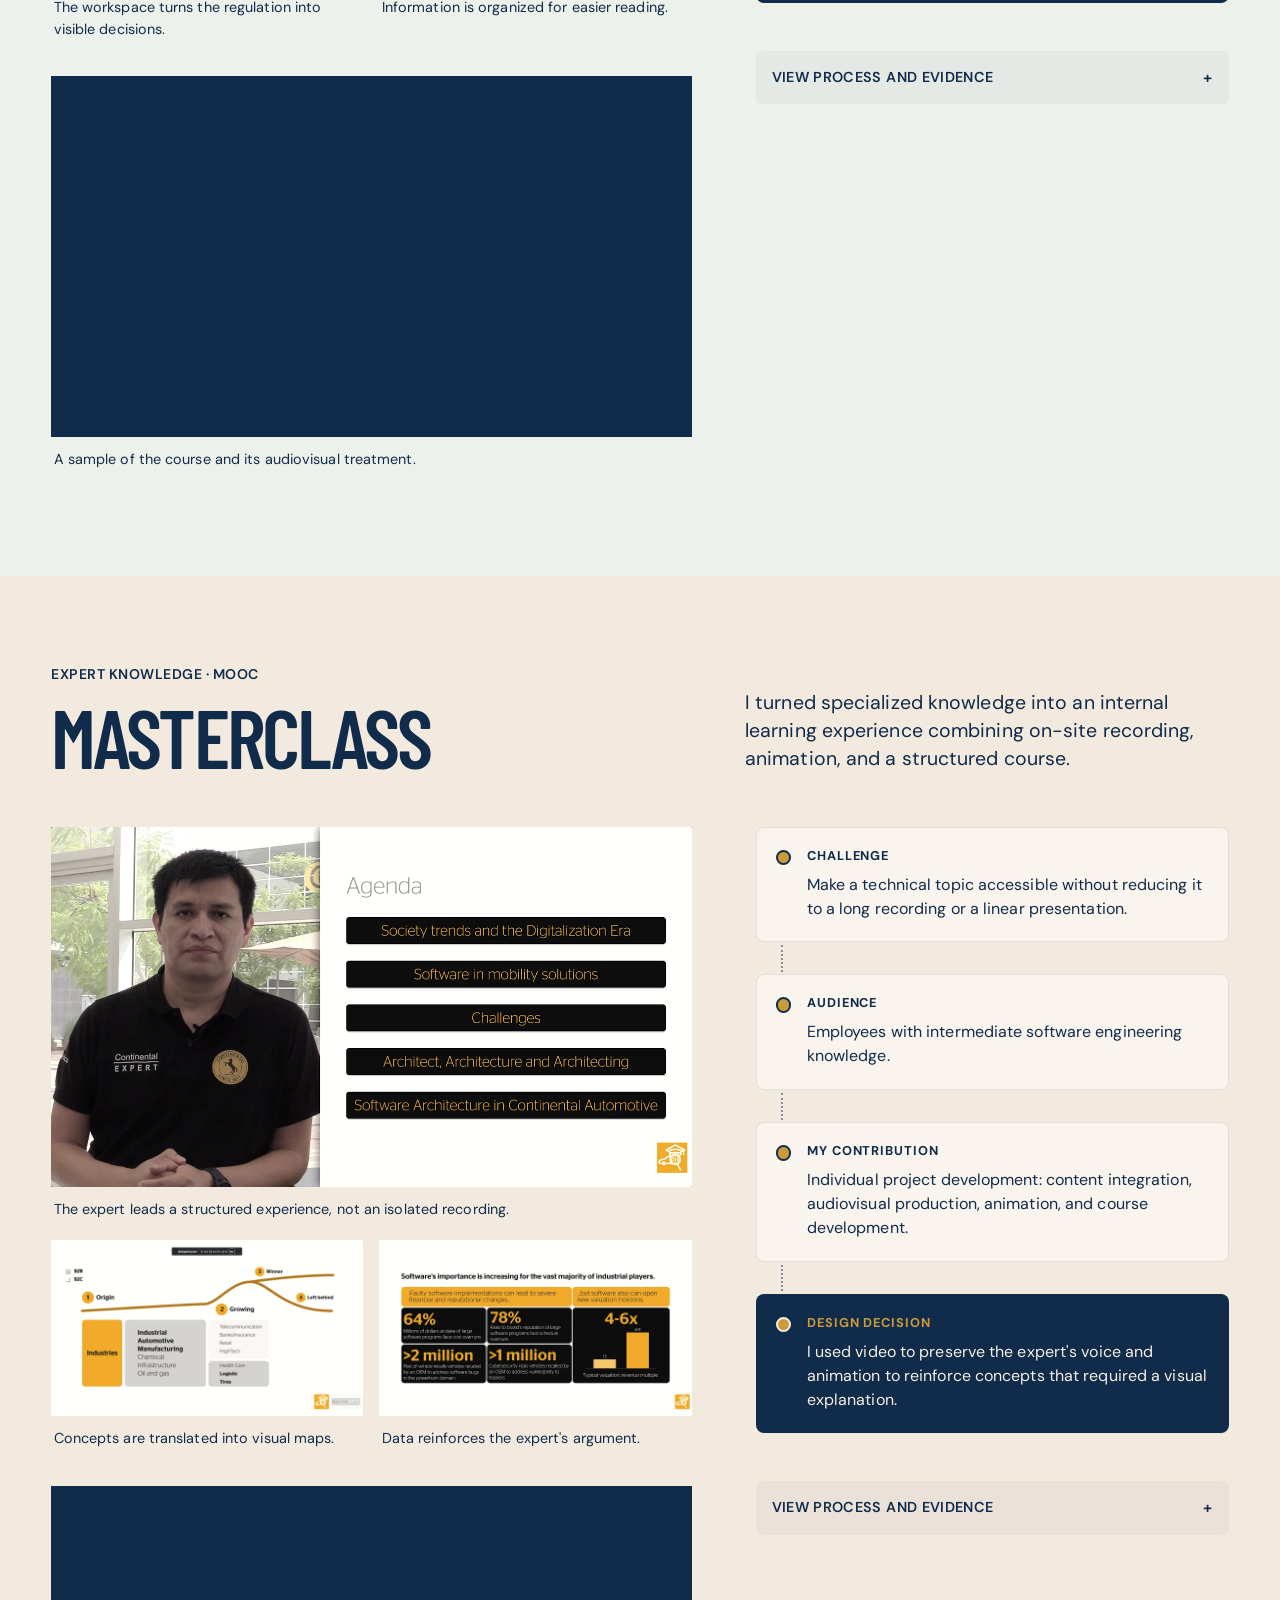
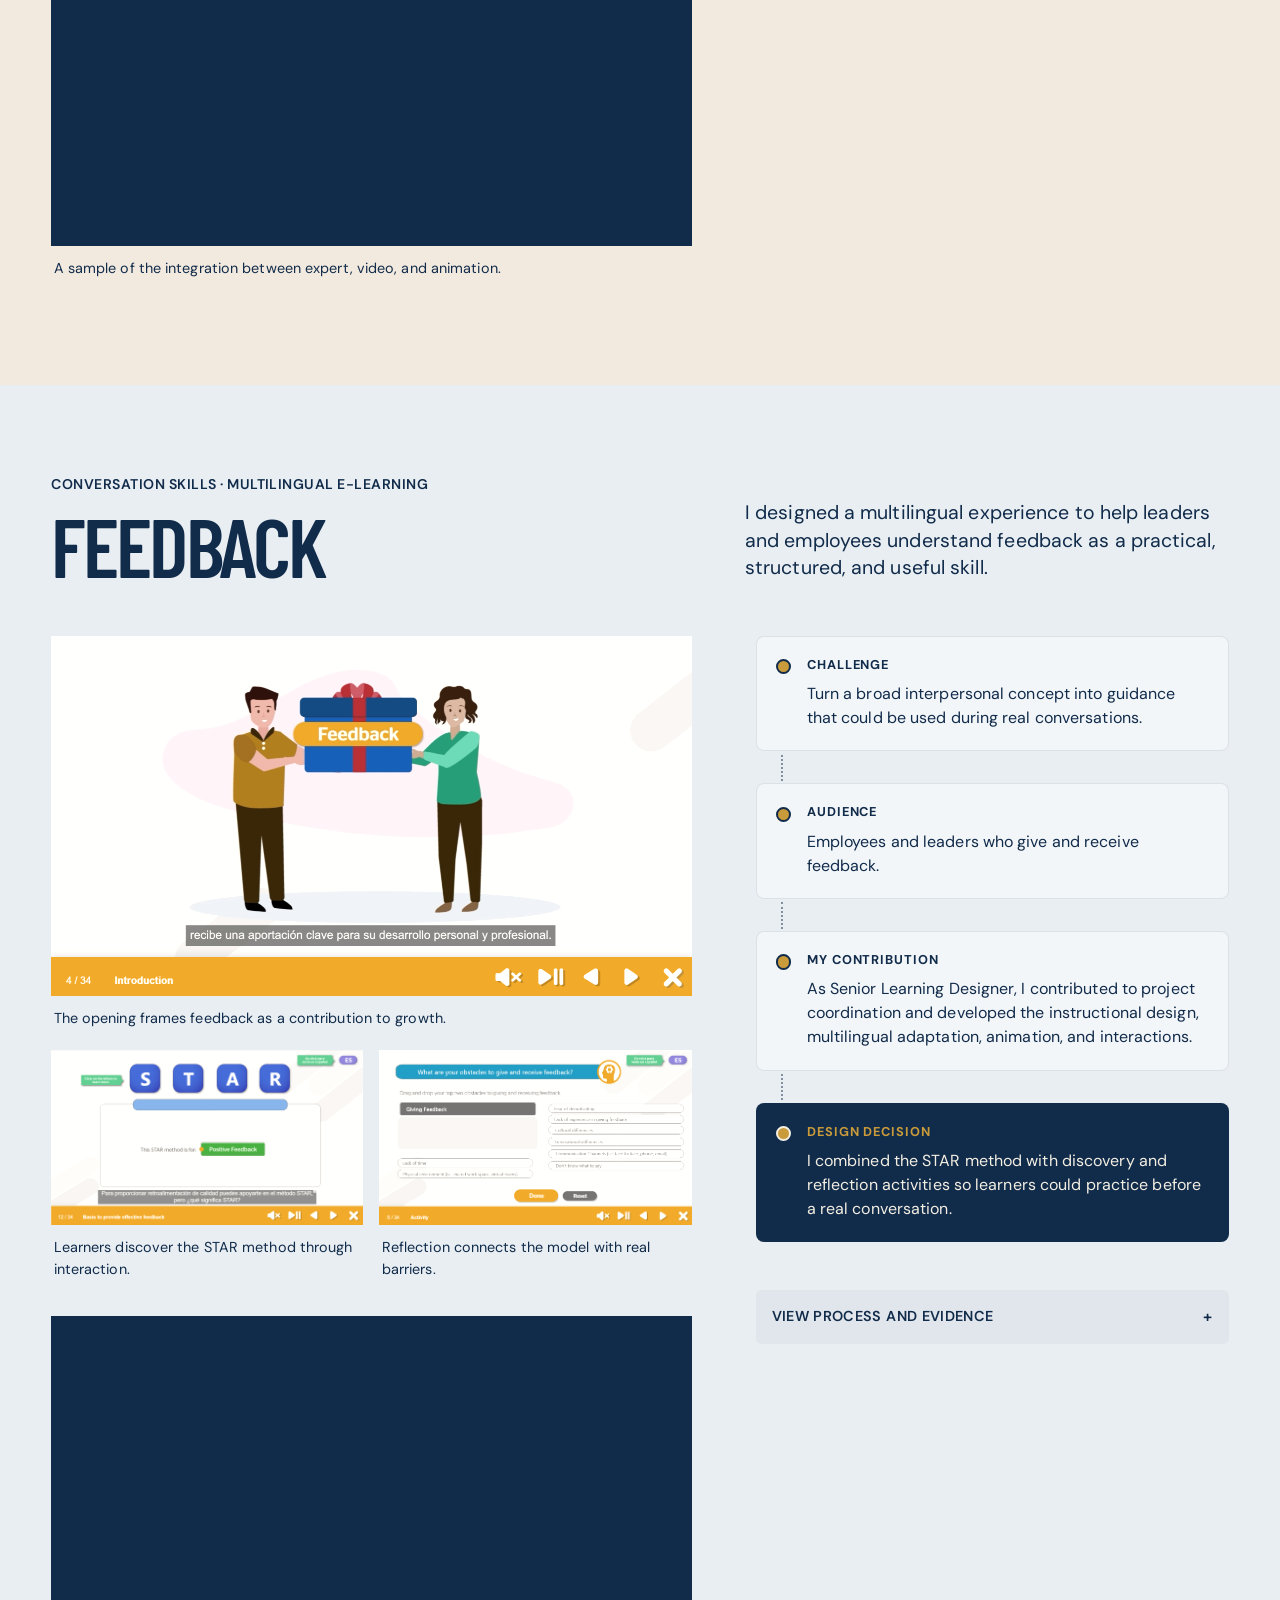
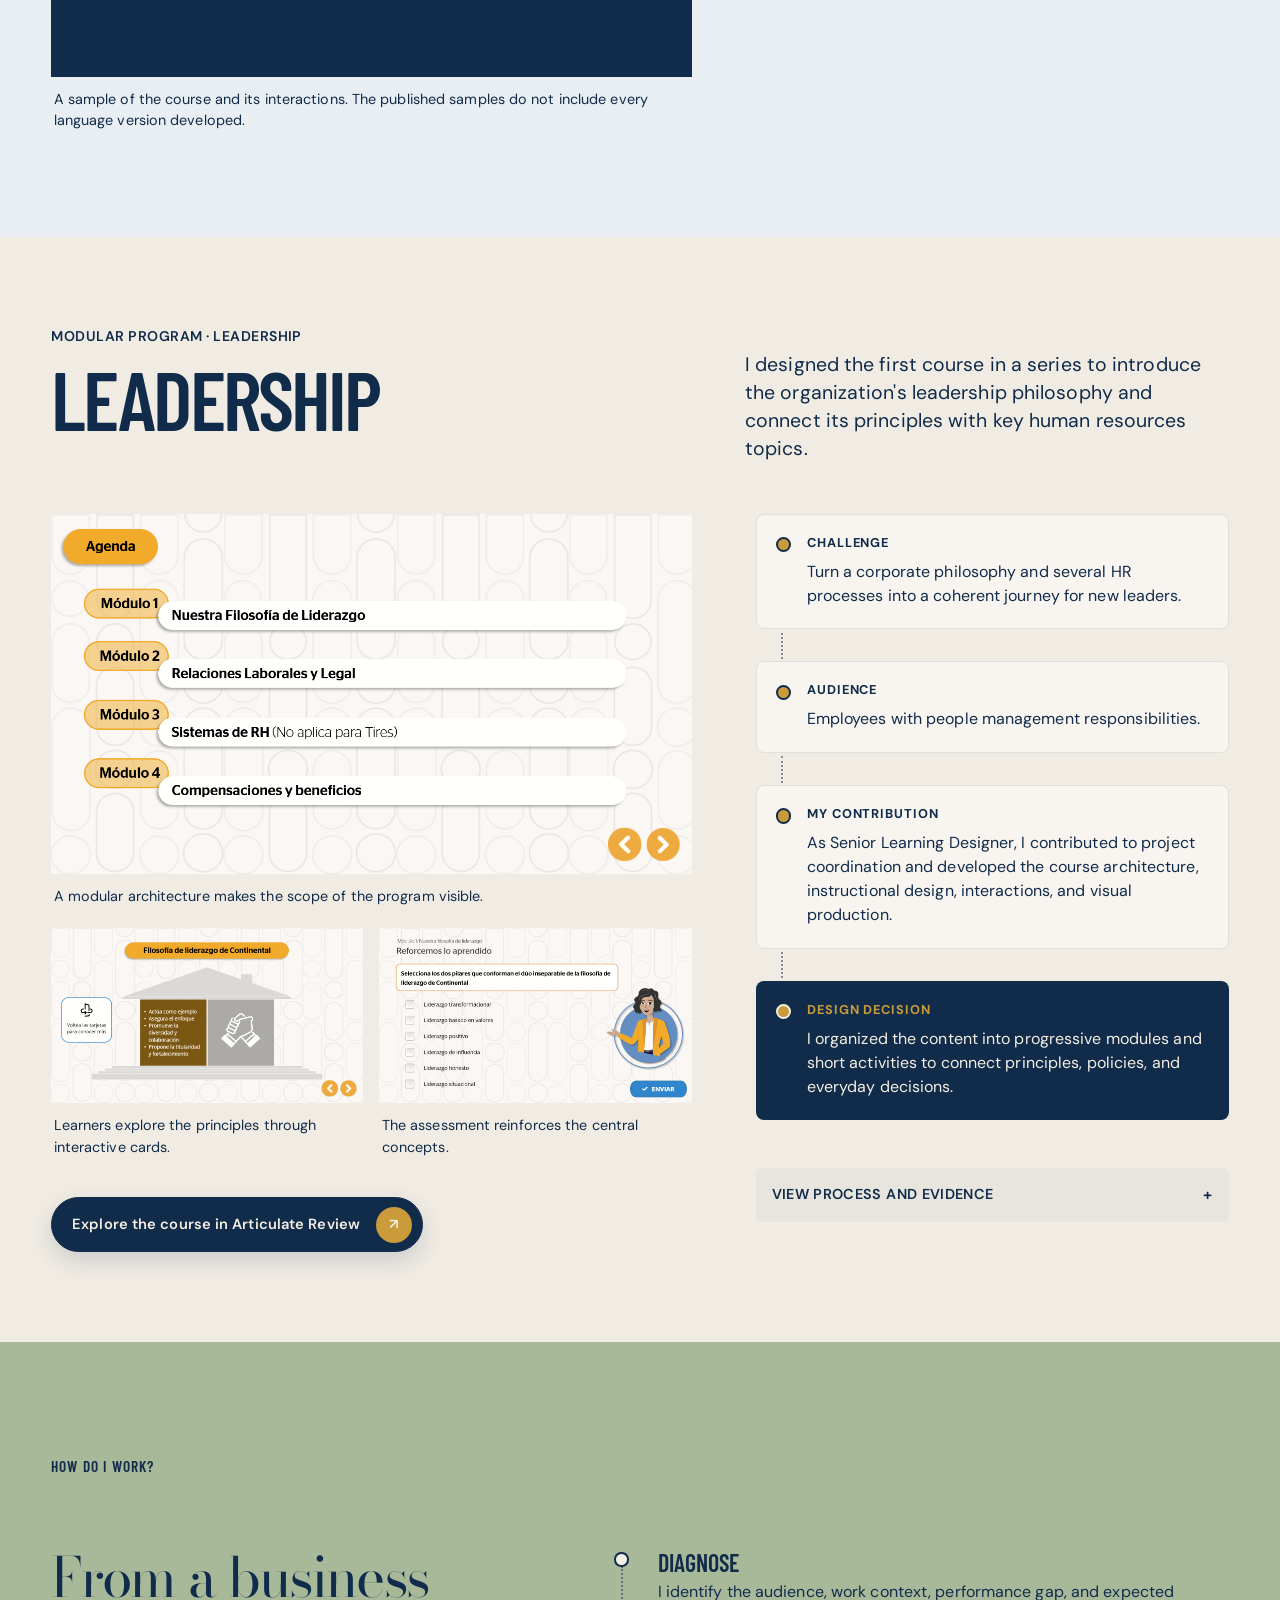
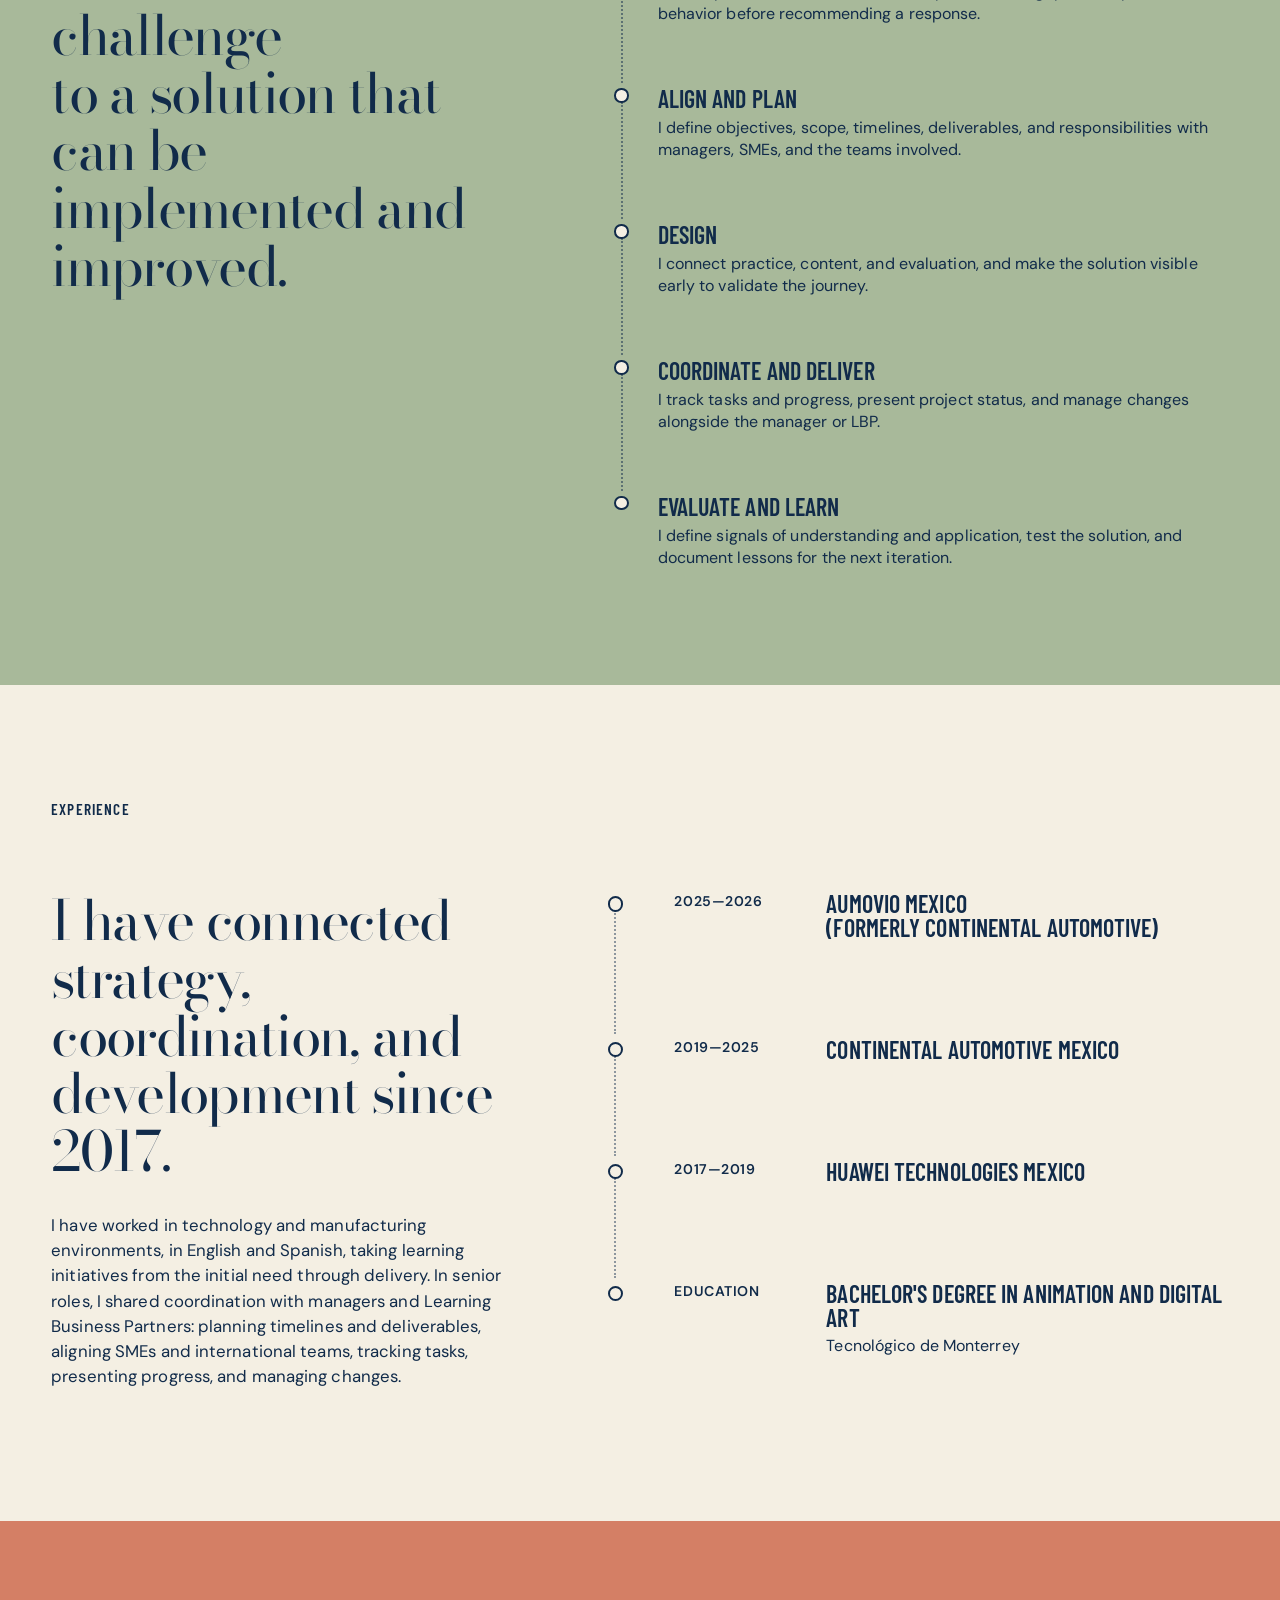
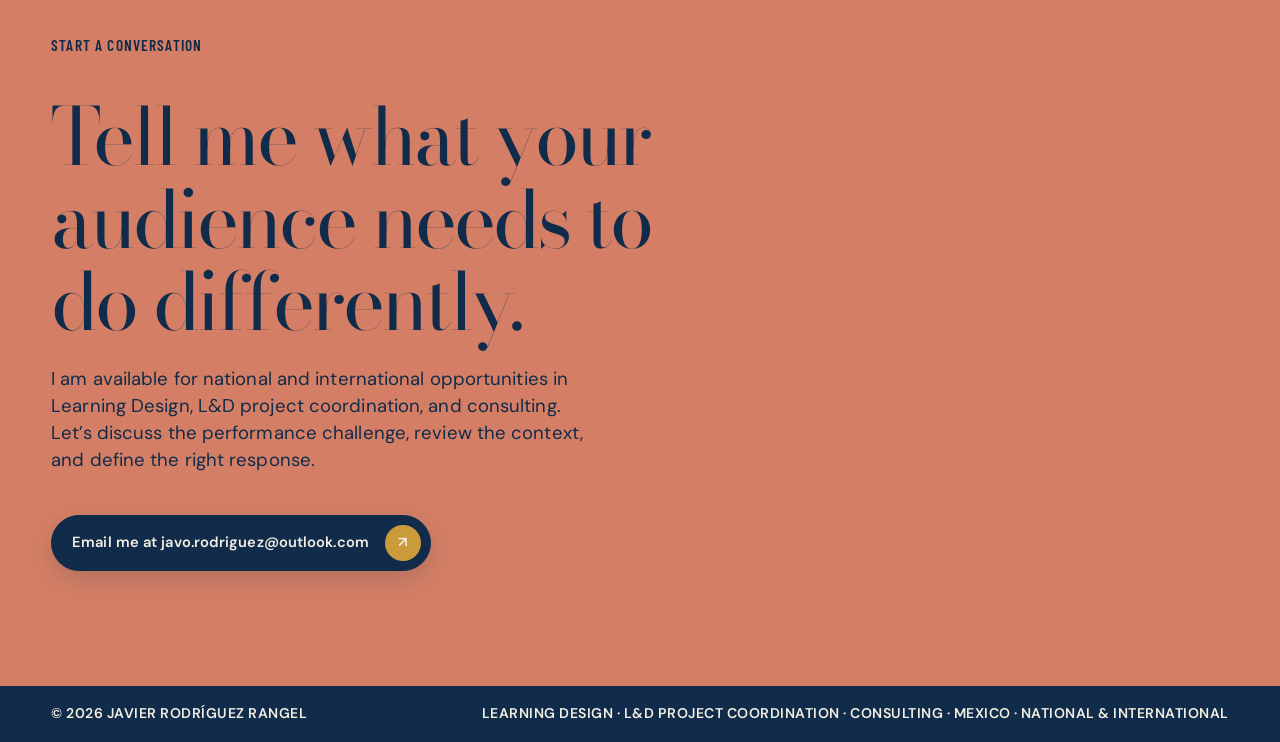
==== commit b66cf084: "Refinar rompecabezas animado del Hero" ====
--- a/index.html
+++ b/index.html
@@ -12,6 +12,7 @@
     <link href="https://fonts.googleapis.com/css2?family=Barlow+Condensed:ital,wght@0,500;0,600;0,700;1,600&amp;family=Bodoni+Moda:opsz,ital,wght@6..96,500;6..96,600;6..96,500i&amp;family=DM+Sans:opsz,wght@9..40,400;9..40,500;9..40,600;9..40,700&amp;display=swap" rel="stylesheet" />
     <link rel="stylesheet" href="styles.css" />
     <script src="assets/vendor/gsap-3.12.5.min.js" defer></script>
+    <script src="hero-puzzle.js" defer></script>
     <script src="script.js" defer></script>
   </head>
   <body>
@@ -42,14 +43,8 @@
             </div>
           </div>
           <div class="hero-art" aria-hidden="true">
-            <div class="puzzle-shadow"></div>
             <div class="puzzle-anchor">
-              <div class="puzzle-isometric" data-hero-puzzle>
-                <div class="puzzle-piece puzzle-piece--sage"><div class="puzzle-face"></div></div>
-                <div class="puzzle-piece puzzle-piece--paper"><div class="puzzle-face"></div></div>
-                <div class="puzzle-piece puzzle-piece--sky"><div class="puzzle-face"></div></div>
-                <div class="puzzle-piece puzzle-piece--gold"><div class="puzzle-face"></div></div>
-              </div>
+              <canvas class="hero-puzzle-canvas" data-hero-puzzle width="680" height="440"></canvas>
             </div>
           </div>
         </div>
--- a/styles.css
+++ b/styles.css
@@ -33,7 +33,9 @@
 .wordmark { display: flex; align-items: center; gap: 0.15rem; font: 700 1.65rem/0.8 var(--display); text-decoration: none; letter-spacing: -0.03em; }
 .wordmark span { color: var(--gold); }
 nav { display: flex; gap: 1.8rem; }
-.nav-toggle { display: none; min-width: 2.75rem; min-height: 2.75rem; padding: 0.45rem 0.65rem; border: 1px solid var(--ink); background: transparent; color: var(--ink); font: 600 0.82rem/1 var(--display); letter-spacing: 0.06em; text-transform: uppercase; cursor: pointer; }
+.nav-toggle { display: none; min-height: 2.75rem; padding: 0.5rem 0.85rem; border: 0; border-radius: 999px; background: color-mix(in srgb, var(--ink) 8%, transparent); color: var(--ink); font: 600 0.82rem/1 var(--display); letter-spacing: 0.06em; text-transform: uppercase; cursor: pointer; }
+.nav-toggle:hover, .nav-toggle[aria-expanded="true"] { background: var(--ink); color: var(--paper); }
+.nav-toggle:focus-visible { outline: 2px solid var(--ink); outline-offset: 2px; box-shadow: none; }
 .nav-toggle-icon { position: relative; width: 1.15rem; height: 0.75rem; margin-left: 0.5rem; border-top: 2px solid currentColor; border-bottom: 2px solid currentColor; }
 .nav-toggle-icon::after { content: ""; position: absolute; top: 50%; left: 0; width: 100%; border-top: 2px solid currentColor; transform: translateY(-50%); }
 .nav-toggle[aria-expanded="true"] .nav-toggle-icon { border: 0; }
@@ -67,17 +69,9 @@
 .hero-grid { position: relative; display: grid; grid-template-columns: minmax(0, 1.2fr) minmax(0, 1fr); gap: 3vw; align-items: center; }
 .hero-copy { position: relative; z-index: 2; min-width: 0; }
 .hero-art { position: relative; z-index: 3; align-self: stretch; min-width: 0; min-height: 22rem; pointer-events: none; }
-.puzzle-anchor { position: absolute; top: 65%; left: 60%; width: 300px; height: 300px; transform: translate(-50%, -50%) scale(.9); }
-.puzzle-isometric { position: absolute; inset: 0; width: 300px; height: 300px; transform: matrix(.8660254, .5, -.8660254, .5, 0, 0); transform-origin: 150px 150px; }
-.puzzle-piece, .puzzle-face { position: absolute; inset: 0; width: 300px; height: 300px; }
-.puzzle-piece { filter: drop-shadow(.75px 0 0 var(--ink)) drop-shadow(-.75px 0 0 var(--ink)) drop-shadow(0 .75px 0 var(--ink)) drop-shadow(0 -.75px 0 var(--ink)); }
-.puzzle-face { background: var(--piece-color); clip-path: var(--piece-shape); }
-.puzzle-face--depth { background: color-mix(in srgb, var(--piece-color) 65%, var(--ink)); }
-.puzzle-piece--sage { --piece-color: var(--acid); --piece-shape: path('M 36 0 H 150 V 50 C 175 35 180 88 150 85 V 150 H 100 C 115 175 62 180 65 150 H 0 V 36 Q 0 0 36 0 Z'); }
-.puzzle-piece--paper { --piece-color: var(--paper); --piece-shape: path('M 150 0 H 264 Q 300 0 300 36 V 150 H 250 C 265 125 212 120 215 150 H 150 V 85 C 180 88 175 35 150 50 Z'); }
-.puzzle-piece--sky { --piece-color: var(--sky); --piece-shape: path('M 0 150 H 65 C 62 180 115 175 100 150 H 150 V 215 C 125 200 120 253 150 250 V 300 H 36 Q 0 300 0 264 Z'); }
-.puzzle-piece--gold { --piece-color: var(--gold); --piece-shape: path('M 150 150 H 215 C 212 120 265 125 250 150 H 300 V 264 Q 300 300 264 300 H 150 V 250 C 120 253 125 200 150 215 Z'); }
-.puzzle-shadow { position: absolute; top: calc(65% + 5rem); left: 60%; width: min(90%, 23rem); height: 4rem; transform: translateX(-50%); border-radius: 50%; background: var(--paper); opacity: .11; filter: blur(18px); }
+.puzzle-anchor { --puzzle-scale: 1; --puzzle-zoom: 1; position: absolute; top: 65%; left: 60%; width: 680px; height: 440px; transform: translate(-50%, -50%) scale(calc(var(--puzzle-scale) * var(--puzzle-zoom))); }
+.hero-puzzle-canvas { display: block; width: 100%; height: 100%; }
+
 h1 { max-width: 18ch; margin-bottom: 0; font-family: var(--display); font-size: clamp(2.8rem, 4.6vw, 4.8rem); letter-spacing: -0.035em; line-height: 0.98; font-weight: 600; text-transform: uppercase; }
 h1 em { font-family: var(--serif); font-weight: 500; }
 .headline-line { display: block; }
@@ -178,25 +172,24 @@
 footer { display: flex; justify-content: space-between; padding: 1.1rem 4vw; background: var(--ink); color: var(--paper); font: 600 0.88rem/1.5 var(--sans); letter-spacing: 0.035em; text-transform: uppercase; }
 
 @media (max-width: 1050px) {
-  .puzzle-anchor { transform: translate(-50%, -50%) scale(.78); }
+  .puzzle-anchor { --puzzle-scale: .85; }
   .value-grid { grid-template-columns: 1fr 1fr; }
   .process-grid, .experience-grid { grid-template-columns: 1fr; gap: 2.5rem; }
 }
 
 @media (max-width: 720px) {
   .site-header { flex-wrap: wrap; padding: 1rem 5vw; }
-  .js .nav-toggle { display: inline-flex; align-items: center; justify-content: center; order: 2; margin-left: auto; }
-  .header-actions { order: 3; }
+  .js .nav-toggle { display: inline-flex; align-items: center; justify-content: center; order: 3; margin-left: 0.65rem; }
+  .header-actions { order: 2; margin-left: auto; }
   nav[data-navigation] { order: 4; flex: 1 0 100%; padding-top: 0.8rem; }
   .js nav[data-navigation] { display: none; }
   .js nav[data-navigation].is-open { display: flex; flex-direction: column; gap: 0; }
   .js nav[data-navigation].is-open a { min-height: 3rem; border-top: 1px solid var(--line); }
   .section { padding: 4.5rem 5vw; }
   .hero { min-height: auto; }
-  .hero-art { min-height: 19rem; }
-  .hero-art { overflow: clip; }
-  .puzzle-anchor { top: 55%; left: 50%; transform: translate(-50%, -50%) scale(.65); }
-  .puzzle-shadow { top: 73%; left: 50%; width: min(80%, 18rem); height: 2.5rem; }
+  /* Let the enlarged pieces use the Hero's padding instead of clipping at this slot. */
+  .hero-art { min-height: 19rem; overflow: visible; }
+  .puzzle-anchor { --puzzle-scale: .8; top: 50%; left: 50%; }
   .hero-grid, .case-header, .case-body, .process-grid, .experience-grid { grid-template-columns: 1fr; gap: 2.5rem; }
   .hero-intro { font-size: 1rem; }
   h1 { max-width: 100%; font-size: clamp(2.35rem, 12vw, 3.35rem); overflow-wrap: normal; word-break: normal; }
@@ -220,8 +213,16 @@
   footer { flex-direction: column; gap: 0.5rem; overflow-wrap: anywhere; }
 }
 
+@media (max-width: 560px) {
+  .puzzle-anchor { --puzzle-scale: .6; }
+}
+
 @media (max-width: 420px) {
-  .puzzle-anchor { transform: translate(-50%, -50%) scale(.45); }
+  .puzzle-anchor { --puzzle-scale: .55; }
+}
+
+@media (max-width: 360px) {
+  .puzzle-anchor { --puzzle-scale: .45; }
 }
 
 @media (prefers-reduced-motion: reduce) {
